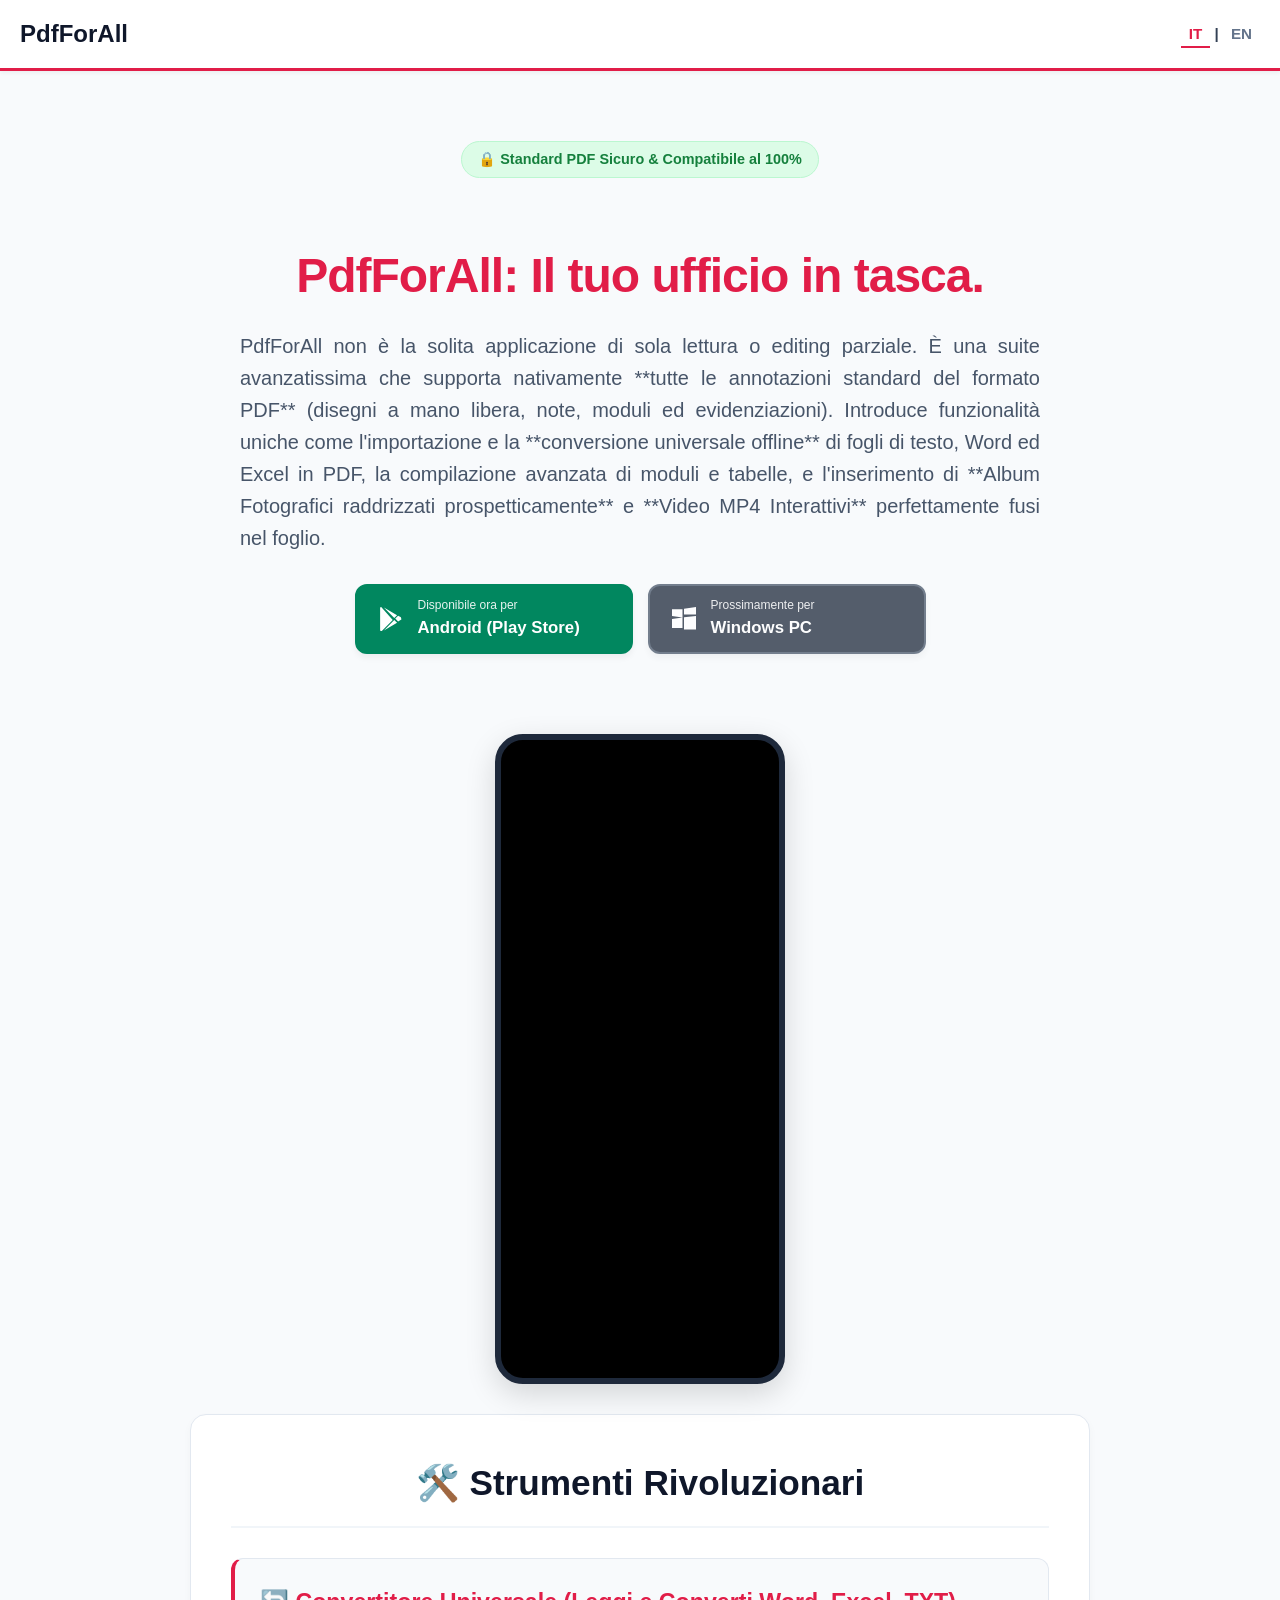
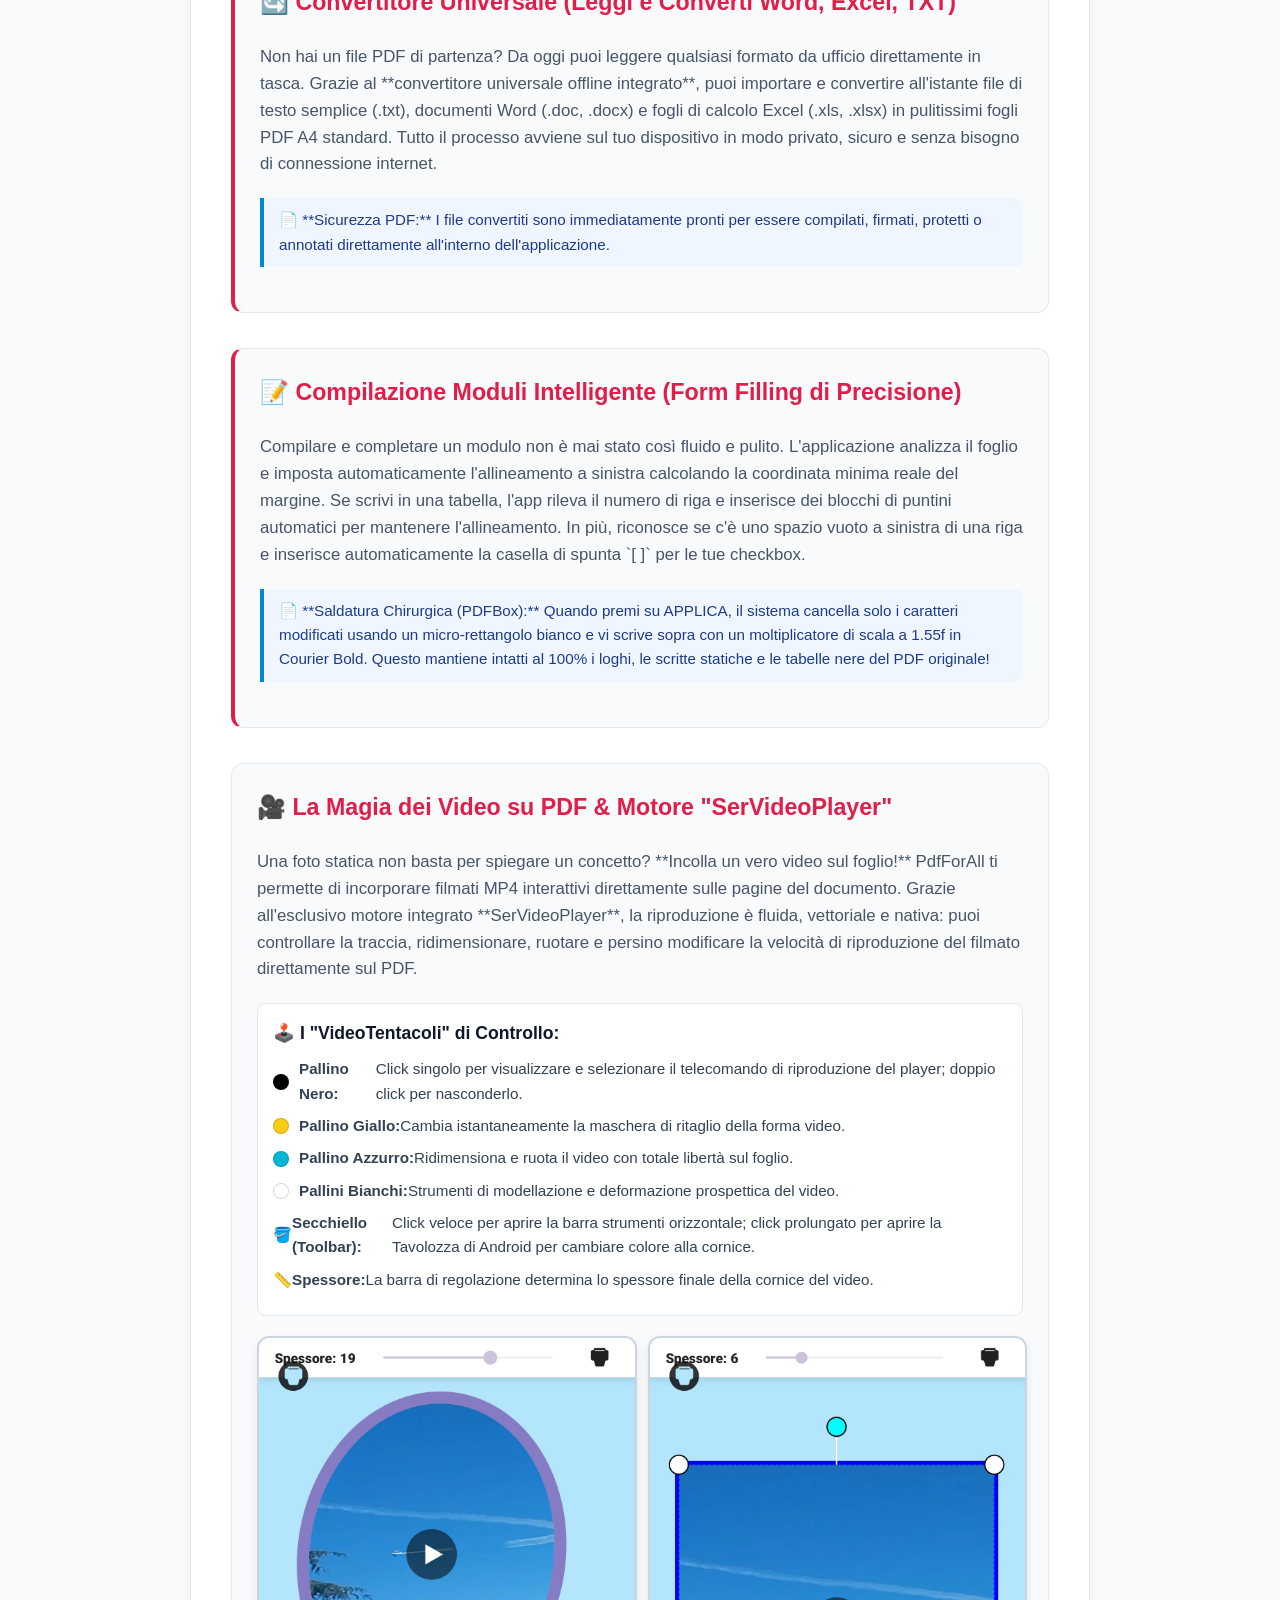
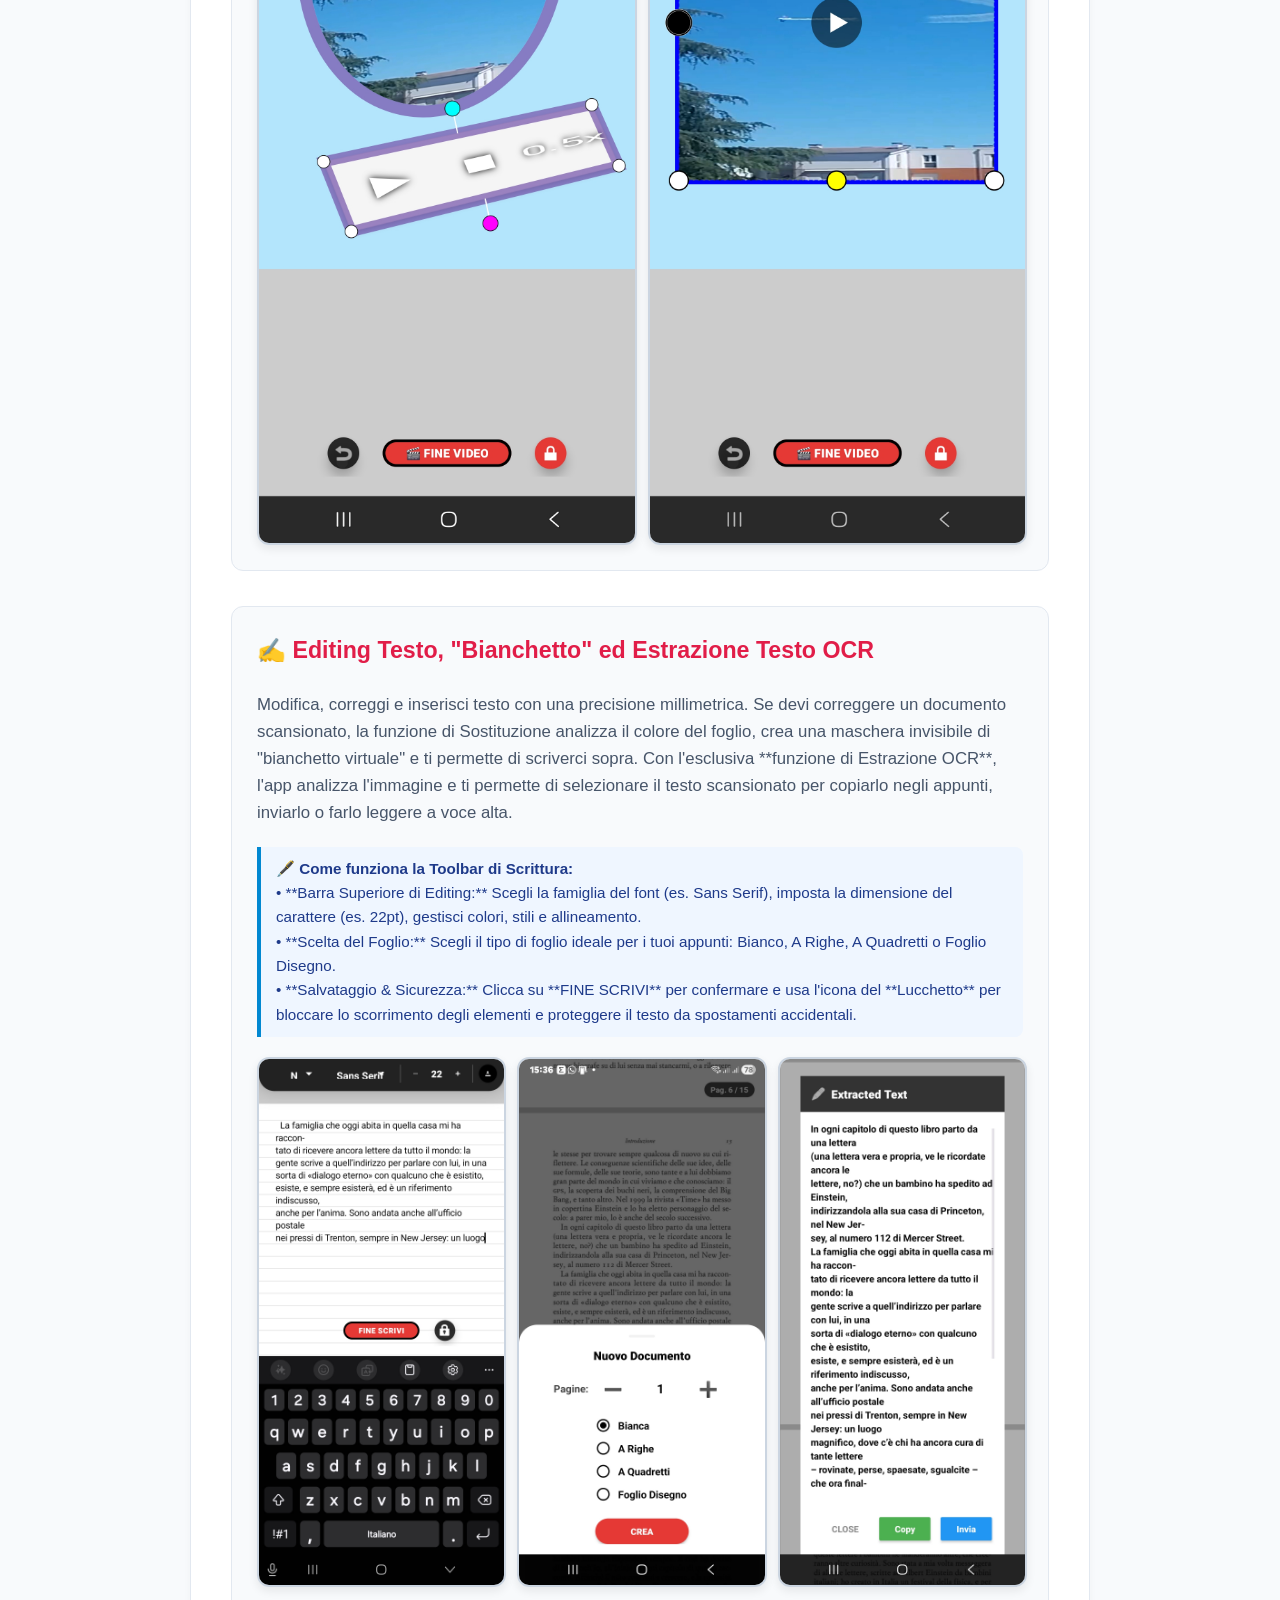
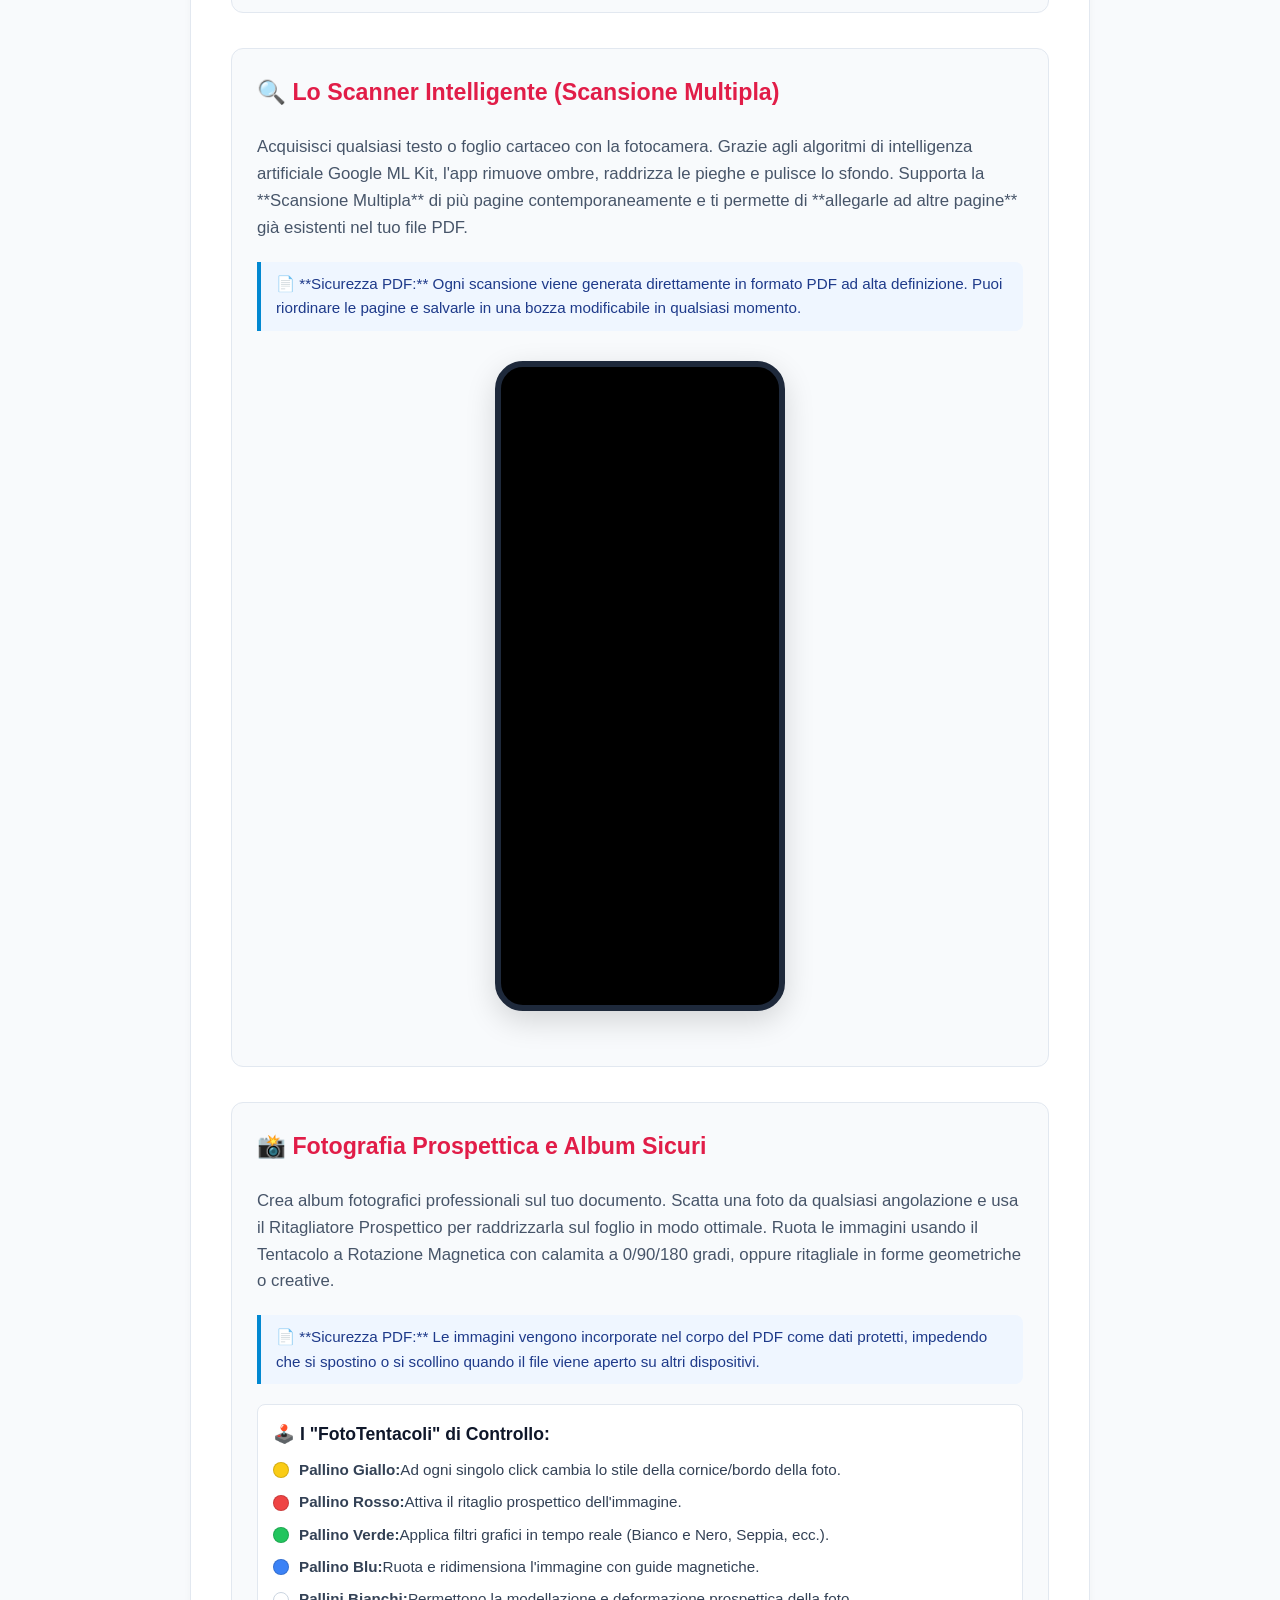
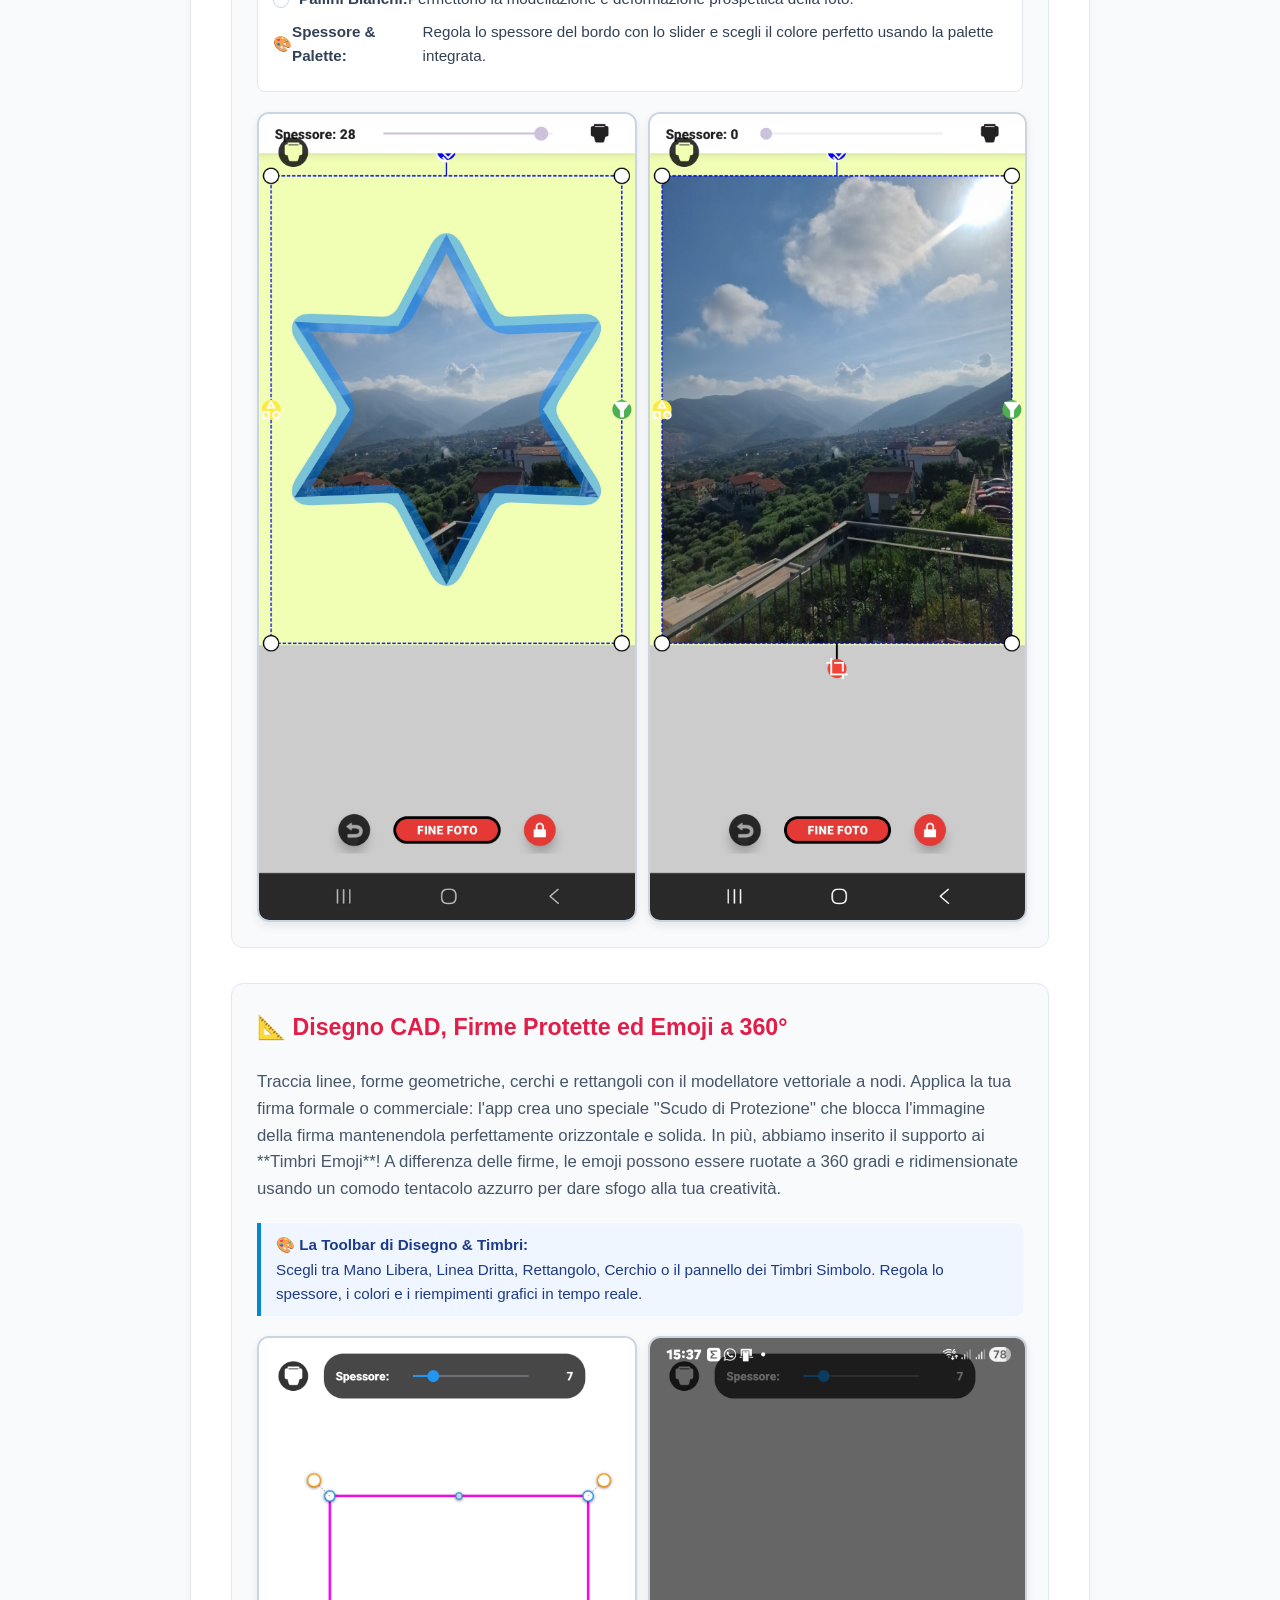
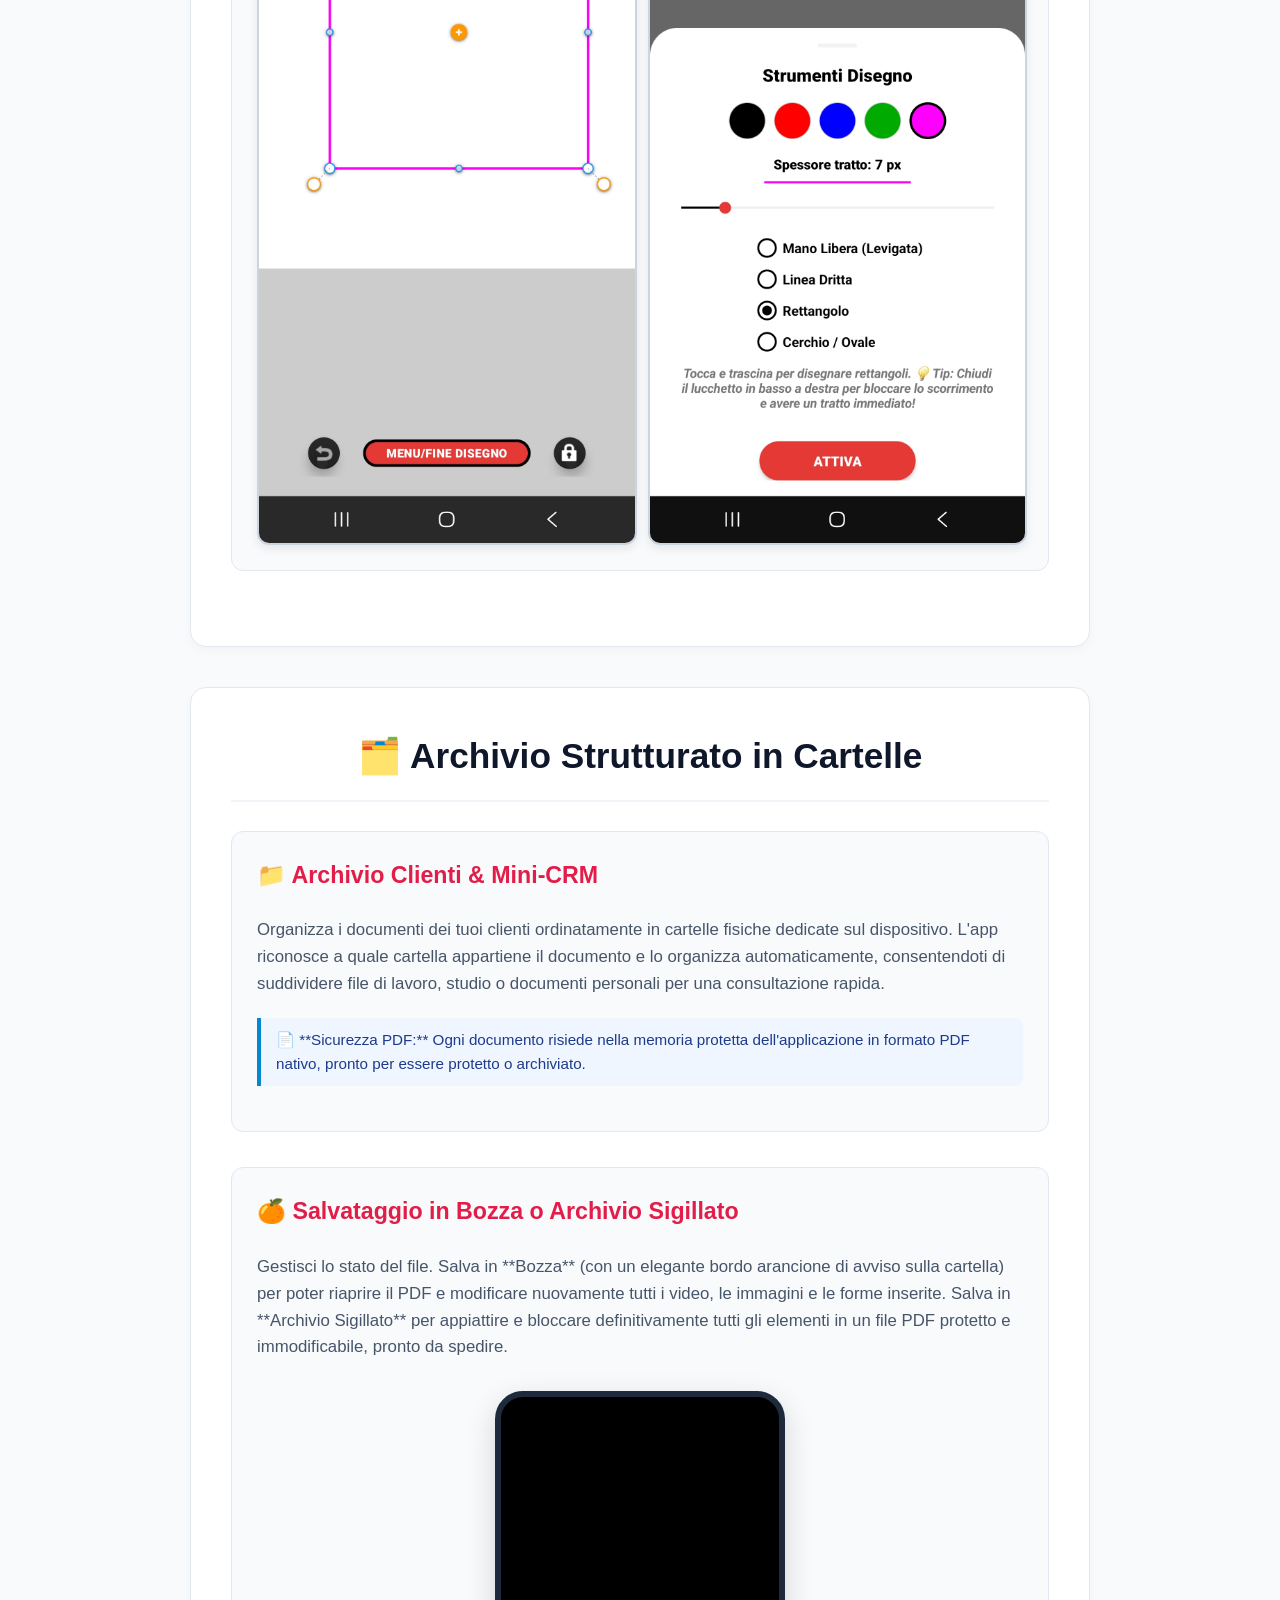
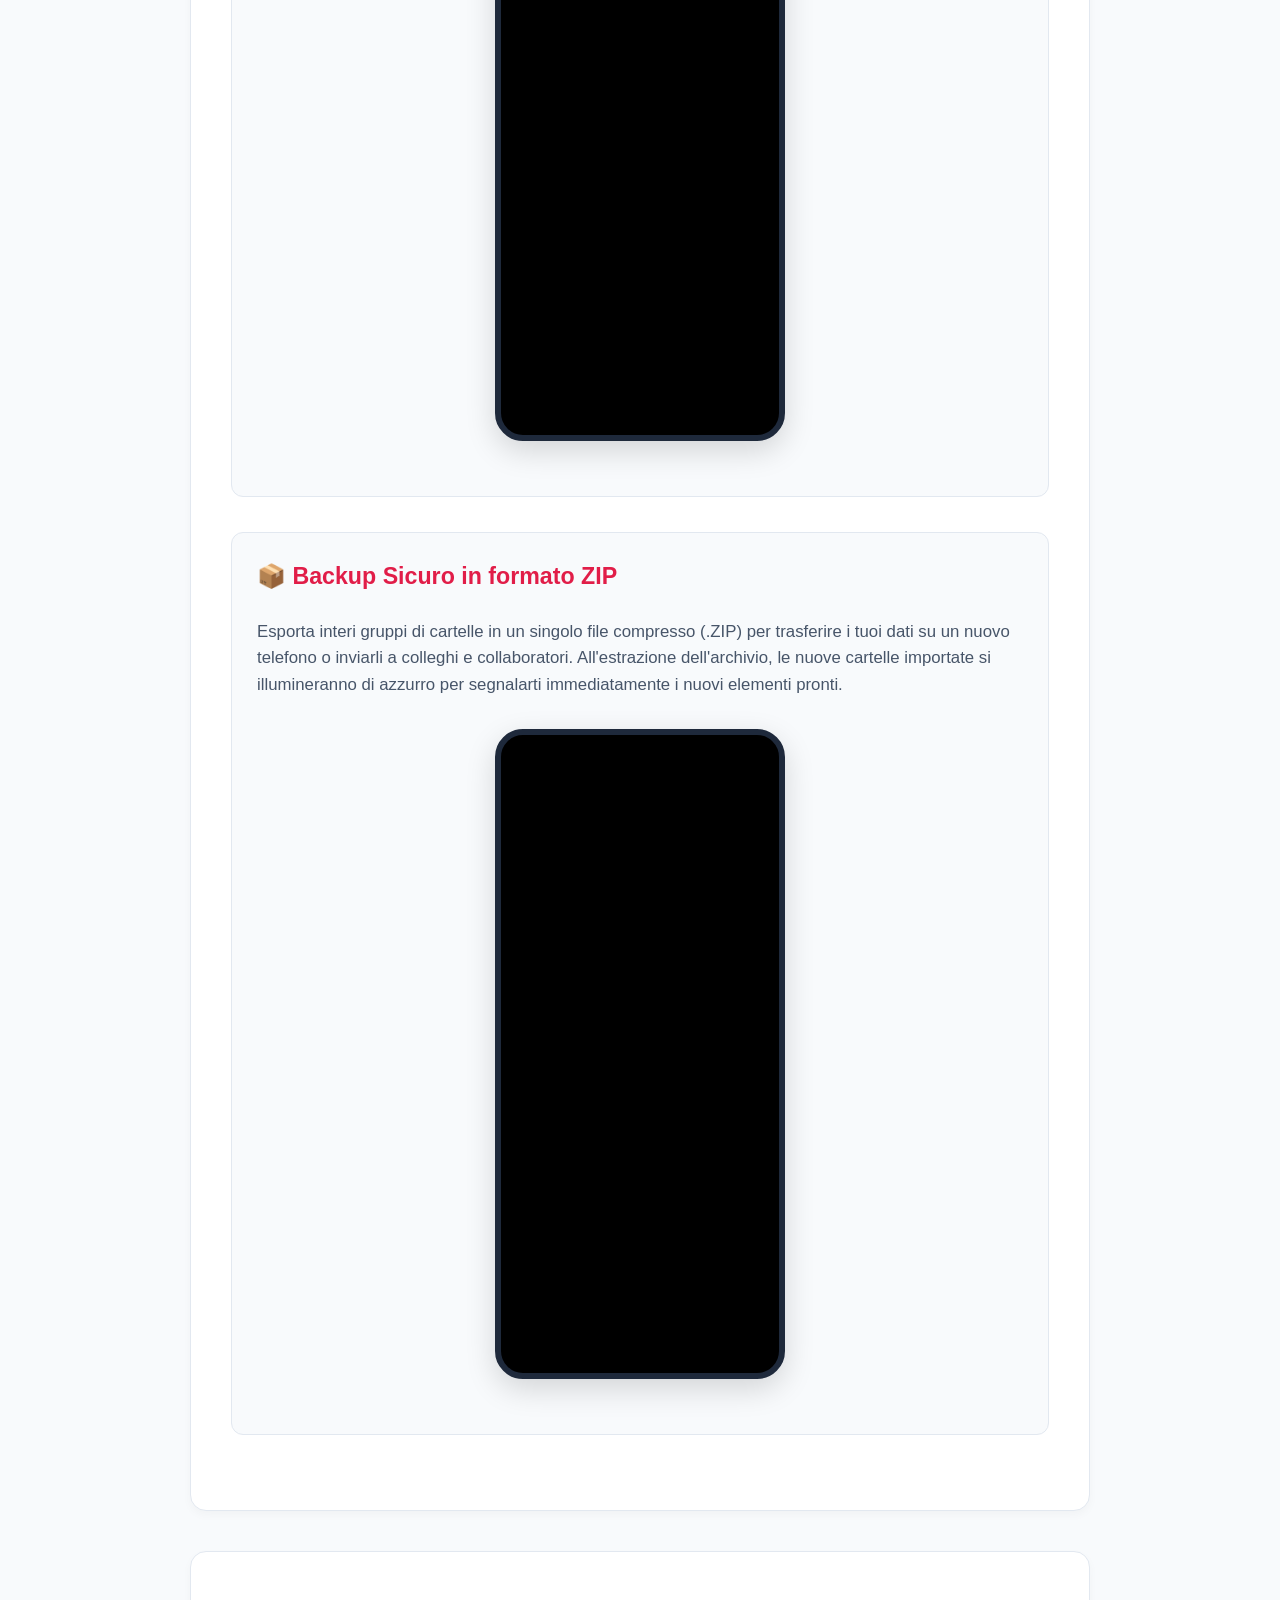
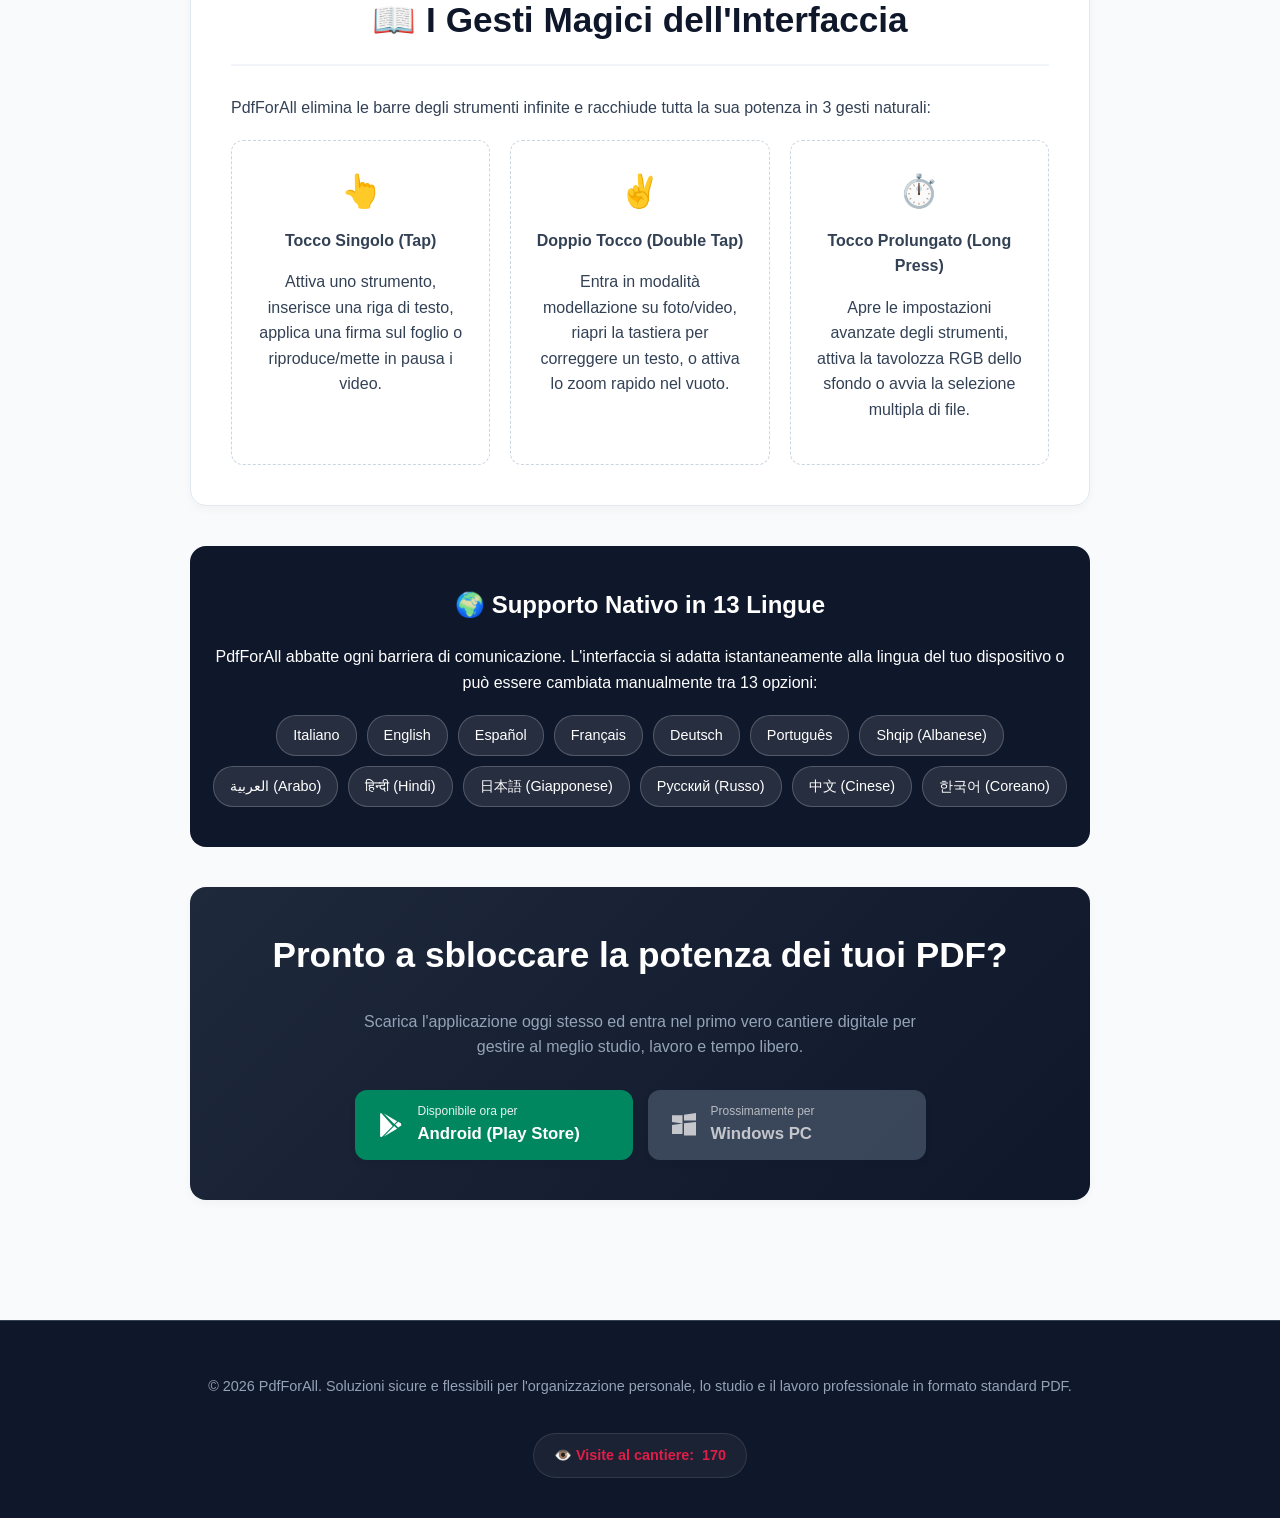
==== index.html @ fee8ef0e "Refactor HTML comments and styles for clarity" ====
<!DOCTYPE html>
<html lang="it">
<head>
    <meta charset="UTF-8">
    <meta name="viewport" content="width=device-width, initial-scale=1.0">
    <title>PdfForAll - Il tuo ufficio in tasca</title>
    <style>
        /* 🎨 1. VARIABILI DI COLORE DEL BRAND */
        :root {
            --primary-color: #e11d48; /* Rosso brand */
            --google-play-green: #01875f; /* Il classico verde ufficiale Google Play */
            --blue-accent: #0288d1;   /* Azzurro dettagli */
            --dark-color: #0f172a;
            --bg-color: #f8fafc;
            --text-color: #334155;
        }

        /* 🎨 2. STILI GENERALI DEL CORPO PAGINA */
        body {
            font-family: -apple-system, BlinkMacSystemFont, "Segoe UI", Roboto, Helvetica, Arial, sans-serif;
            margin: 0;
            padding: 0;
            background-color: var(--bg-color);
            color: var(--text-color);
            line-height: 1.6;
        }

        /* 🎨 3. STILE DELL'INTESTAZIONE (HEADER) */
        header {
            background-color: #fff;
            padding: 15px 20px;
            box-shadow: 0 2px 4px rgba(0,0,0,0.05);
            border-bottom: 3px solid var(--primary-color);
            display: flex;
            justify-content: space-between;
            align-items: center;
        }

        .logo-title {
            margin: 0;
            font-size: 1.5em;
            color: var(--dark-color);
            font-weight: 800;
        }

        .lang-switcher {
            font-size: 0.95em;
            font-weight: 600;
        }

        .lang-switcher a {
            text-decoration: none;
            color: #64748b;
            padding: 4px 8px;
            transition: color 0.2s ease;
        }

        .lang-switcher a.active {
            color: var(--primary-color);
            border-bottom: 2px solid var(--primary-color);
        }

        .lang-switcher a:hover:not(.active) {
            color: var(--dark-color);
        }

        .container {
            max-width: 900px;
            margin: 0 auto;
            padding: 20px;
        }

        /* 🎨 4. SEZIONE DI PRESENTAZIONE INIZIALE (HERO) */
        .hero {
            text-align: center;
            padding: 50px 20px 20px 20px;
        }

        .hero h1 {
            color: var(--primary-color); 
            font-size: 3em;
            margin-bottom: 15px;
            font-weight: 900;
            letter-spacing: -1px;
        }

        .hero .subtitle {
            font-size: 1.25em;
            color: #475569;
            max-width: 800px;
            margin: 0 auto 20px auto;
            font-weight: 500;
            text-align: justify;
        }

        .badge-secure {
            display: inline-block;
            background-color: #dcfce7;
            color: #15803d;
            padding: 6px 16px;
            border-radius: 20px;
            font-weight: 700;
            font-size: 0.9em;
            margin-bottom: 20px;
            border: 1px solid #bbf7d0;
        }

        /* 🎨 5. PULSANTI DOWNLOAD CON BADGE SVG */
        .download-container {
            display: flex;
            justify-content: center;
            gap: 15px;
            flex-wrap: wrap;
            margin: 30px 0;
        }

        .download-btn {
            display: inline-flex;
            align-items: center;
            gap: 15px;
            background-color: var(--dark-color);
            color: #fff;
            text-decoration: none;
            padding: 10px 22px;
            border-radius: 12px;
            font-weight: 700;
            transition: transform 0.2s ease, background-color 0.2s ease;
            border: 2px solid rgba(255, 255, 255, 0.1);
            text-align: left;
            min-width: 230px;
            box-shadow: 0 4px 6px rgba(0,0,0,0.05);
        }

        .download-btn:hover:not(.disabled) {
            transform: translateY(-2px);
            box-shadow: 0 6px 12px rgba(0,0,0,0.1);
        }

        .download-btn.android {
            background-color: var(--google-play-green); 
            border-color: var(--google-play-green);
        }

        .download-btn.android:hover {
            background-color: #016f4e; 
        }

        .download-btn.windows {
            background-color: #1e293b;
            border-color: #475569;
            opacity: 0.75;
            cursor: not-allowed;
        }

        .download-btn svg {
            flex-shrink: 0;
        }

        .download-btn .btn-subtitle {
            font-size: 0.75em;
            font-weight: 400;
            display: block;
            color: rgba(255, 255, 255, 0.9);
        }

        .download-btn .btn-title {
            font-size: 1.05em;
            display: block;
        }

        /* 🎨 6. SMARTPHONE VIRTUALE IN 3D CSS */
        .smartphone-mockup {
            max-width: 290px;
            margin: 30px auto;
        }

        .smartphone-screen {
            position: relative;
            padding-bottom: 220%; 
            height: 0;
            overflow: hidden;
            border-radius: 28px;
            box-shadow: 0 10px 30px rgba(0,0,0,0.15);
            border: 6px solid #1e293b;
            background-color: #000;
        }

        .smartphone-screen iframe {
            position: absolute;
            top: 0;
            left: 0;
            width: 100%;
            height: 100%;
            border: 0;
        }

        /* 🎨 7. SCHEDE DELLE FUNZIONALITÀ (FEATURES) */
        .feature-section {
            background: #fff;
            padding: 40px;
            border-radius: 16px;
            margin-bottom: 40px;
            box-shadow: 0 4px 10px rgba(0,0,0,0.03);
            border: 1px solid #e2e8f0;
        }

        .feature-section h2 {
            color: var(--dark-color);
            font-size: 2.2em;
            margin-top: 0;
            border-bottom: 2px solid #f1f5f9;
            padding-bottom: 15px;
            text-align: center;
            font-weight: 800;
        }

        .feature-block {
            background: #f8fafc;
            padding: 25px;
            border-radius: 12px;
            margin-bottom: 35px;
            border: 1px solid #e2e8f0;
        }

        .feature-block h3 {
            margin-top: 0;
            color: var(--primary-color);
            font-size: 1.45em;
            display: flex;
            align-items: center;
            gap: 10px;
        }

        .feature-block p {
            font-size: 1.05em;
            color: #475569;
            margin-bottom: 20px;
        }

        .pdf-guarantee {
            background-color: #eff6ff;
            border-left: 4px solid var(--blue-accent);
            padding: 10px 15px;
            font-size: 0.95em;
            color: #1e3a8a;
            border-radius: 0 8px 8px 0;
            margin-bottom: 20px;
            font-weight: 500;
        }

        /* 🎨 8. LEGENDA DEI TENTACOLO-CONTROLLI */
        .tentacles-legend {
            background: #fff;
            padding: 15px;
            border-radius: 8px;
            border: 1px solid #e2e8f0;
            margin: 20px 0;
        }

        .tentacles-legend h4 {
            margin: 0 0 10px 0;
            color: var(--dark-color);
            font-size: 1.1em;
        }

        .tentacles-legend ul {
            list-style: none;
            padding: 0;
            margin: 0;
        }

        .tentacles-legend li {
            font-size: 0.95em;
            margin-bottom: 8px;
            display: flex;
            align-items: center;
        }

        .dot {
            display: inline-block;
            width: 14px;
            height: 14px;
            border-radius: 50%;
            margin-right: 10px;
            flex-shrink: 0;
            border: 1px solid rgba(0,0,0,0.15);
        }
        .dot.yellow { background-color: #facc15; }
        .dot.red { background-color: #ef4444; }
        .dot.green { background-color: #22c55e; }
        .dot.blue { background-color: #3b82f6; }
        .dot.cyan { background-color: #06b6d4; }
        .dot.black { background-color: #000000; }
        .dot.white { background-color: #ffffff; border: 1px solid #cbd5e1; }

        .screenshot-grid {
            display: grid;
            grid-template-columns: repeat(auto-fit, minmax(200px, 1fr));
            gap: 15px;
            margin-top: 20px;
        }

        .screenshot-grid img {
            width: 100%;
            border-radius: 12px;
            box-shadow: 0 4px 10px rgba(0,0,0,0.08);
            border: 2px solid #cbd5e1;
            transition: transform 0.2s ease;
        }

        .screenshot-grid img:hover {
            transform: scale(1.02);
        }

        /* 🎨 9. GRIGLIA DEI GESTI MAGICI */
        .gestures-list {
            display: grid;
            grid-template-columns: repeat(auto-fit, minmax(240px, 1fr));
            gap: 20px;
            margin-top: 20px;
        }

        .gesture-item {
            background: #fff;
            padding: 25px;
            border-radius: 12px;
            border: 1px dashed #cbd5e1;
            text-align: center;
        }

        .gesture-icon {
            font-size: 2em;
            margin-bottom: 10px;
            display: block;
        }

        /* 🎨 10. SCATOLA DEI LINGUAGGI */
        .languages-box {
            text-align: center;
            background: var(--dark-color);
            color: #fff;
            padding: 40px 20px;
            border-radius: 16px;
            margin-top: 40px;
        }

        .languages-box h2 {
            color: #fff;
            margin-top: 0;
        }

        .languages-list {
            display: flex;
            flex-wrap: wrap;
            justify-content: center;
            gap: 10px;
            margin-top: 20px;
        }

        .lang-tag {
            background: rgba(255, 255, 255, 0.1);
            padding: 8px 16px;
            border-radius: 20px;
            font-size: 0.9em;
            border: 1px solid rgba(255, 255, 255, 0.2);
        }

        /* 🎨 11. CONTATORE VISITE SICURO ED ELEGANTE */
        .counter-wrapper {
            margin-top: 20px;
            font-size: 1em;
            font-weight: 700;
            color: var(--primary-color);
            display: flex;
            justify-content: center;
            align-items: center;
            gap: 8px;
            background-color: rgba(255,255,255,0.05);
            padding: 10px 20px;
            border-radius: 30px;
            display: inline-flex;
            border: 1px solid rgba(255,255,255,0.1);
        }

        footer {
            background-color: var(--dark-color);
            color: #94a3b8;
            text-align: center;
            padding: 40px 20px;
            margin-top: 60px;
            font-size: 0.9em;
            border-top: 1px solid #334155;
        }
    </style>
</head>
<body>

    <!-- 📌 HEADER DELLA PAGINA CON SELETTORE LINGUA -->
    <header>
        <span class="logo-title">PdfForAll</span>
        <div class="lang-switcher">
            <a href="index.html" class="active">IT</a> | 
            <a href="index_en.html">EN</a>
        </div>
    </header>

    <div class="container">
        
        <!-- 📌 SEZIONE 1: INTRODUZIONE ED INVITO AL DOWNLOAD (HERO) -->
        <section class="hero">
            <span class="badge-secure">🔒 Standard PDF Sicuro & Compatibile al 100%</span>
            <h1>PdfForAll: Il tuo ufficio in tasca.</h1>
            <p class="subtitle">
                PdfForAll non è la solita applicazione di sola lettura o editing parziale. È una suite avanzatissima che supporta nativamente **tutte le annotazioni standard del formato PDF** (disegni a mano libera, note, moduli ed evidenziazioni). Introduce funzionalità uniche come l'importazione e la **conversione universale offline** di fogli di testo, Word ed Excel in PDF, la compilazione avanzata di moduli e tabelle, e l'inserimento di **Album Fotografici raddrizzati prospetticamente** e **Video MP4 Interattivi** perfettamente fusi nel foglio.
            </p>

            <div class="download-container">
                <!-- BADGE GOOGLE PLAY STORE -->
                <a href="https://play.google.com/store/apps/details?id=com.sergio73.pdfforall" target="_blank" class="download-btn android">
                    <svg xmlns="http://www.w3.org/2000/svg" viewBox="0 0 512 512" width="24" height="24">
                        <path d="M325.3 234.3L104.6 13l280.8 161.2-60.1 60.1zM47 0C34 0 24 10 24 23v466c0 13 10 23 23 23 7 0 13-3 18-7l228-228L47 0zm421 218l-60-34-62 62 62 62 60-34c14-8 14-23 0-32zM385.4 337.8L104.6 499l220.7-220.7 60.1 59.5z" fill="#fff"/>
                    </svg>
                    <div>
                        <span class="btn-subtitle">Disponibile ora per</span>
                        <span class="btn-title">Android (Play Store)</span>
                    </div>
                </a>
                
                <!-- BADGE WINDOWS STORE (PROSSIMAMENTE) -->
                <div class="download-btn windows disabled">
                    <svg xmlns="http://www.w3.org/2000/svg" viewBox="0 0 512 512" width="24" height="24">
                        <path d="M0 256l224-31v224H0V256zm256-35.4L512 192v288H256V220.6zM0 48h224v177L0 194V48zm256-11.8L512 0v160H256V36.2z" fill="#fff"/>
                    </svg>
                    <div>
                        <span class="btn-subtitle">Prossimamente per</span>
                        <span class="btn-title">Windows PC</span>
                    </div>
                </div>
            </div>
        </section>

        <!-- Smartphone Virtuale con Video di Presentazione di YouTube -->
        <div class="smartphone-mockup">
            <div class="smartphone-screen">
                <iframe 
                    src="https://www.youtube.com/embed/fb3d8sxlC_g" 
                    title="PdfForAll Presentazione" 
                    allowfullscreen>
                </iframe>
            </div>
        </div>

        <!-- 📌 SEZIONE 2: LE CARATTERISTICHE CHIAVE E STRUMENTI -->
        <section class="feature-section">
            <h2>🛠️ Strumenti Rivoluzionari</h2>

            <!-- CONVERTITORE UNIVERSALE -->
            <div class="feature-block" style="border-left: 4px solid var(--primary-color);">
                <h3>🔄 Convertitore Universale (Leggi e Converti Word, Excel, TXT)</h3>
                <p>Non hai un file PDF di partenza? Da oggi puoi leggere qualsiasi formato da ufficio direttamente in tasca. Grazie al **convertitore universale offline integrato**, puoi importare e convertire all'istante file di testo semplice (.txt), documenti Word (.doc, .docx) e fogli di calcolo Excel (.xls, .xlsx) in pulitissimi fogli PDF A4 standard. Tutto il processo avviene sul tuo dispositivo in modo privato, sicuro e senza bisogno di connessione internet.</p>
                <div class="pdf-guarantee">📄 **Sicurezza PDF:** I file convertiti sono immediatamente pronti per essere compilati, firmati, protetti o annotati direttamente all'interno dell'applicazione.</div>
            </div>

            <!-- COMPILAZIONE MODULI ED EDITING MANUALE -->
            <div class="feature-block" style="border-left: 4px solid var(--primary-color);">
                <h3>📝 Compilazione Moduli Intelligente (Form Filling di Precisione)</h3>
                <p>Compilare e completare un modulo non è mai stato così fluido e pulito. L'applicazione analizza il foglio e imposta automaticamente l'allineamento a sinistra calcolando la coordinata minima reale del margine. Se scrivi in una tabella, l'app rileva il numero di riga e inserisce dei blocchi di puntini automatici per mantenere l'allineamento. In più, riconosce se c'è uno spazio vuoto a sinistra di una riga e inserisce automaticamente la casella di spunta `[ ]` per le tue checkbox.</p>
                <div class="pdf-guarantee">📄 **Saldatura Chirurgica (PDFBox):** Quando premi su APPLICA, il sistema cancella solo i caratteri modificati usando un micro-rettangolo bianco e vi scrive sopra con un moltiplicatore di scala a 1.55f in Courier Bold. Questo mantiene intatti al 100% i loghi, le scritte statiche e le tabelle nere del PDF originale!</div>
            </div>
            
            <!-- VIDEO SU PDF ED ESCLUSIVO MOTORE SERVIDEOPLAYER -->
            <div class="feature-block">
                <h3>🎥 La Magia dei Video su PDF & Motore "SerVideoPlayer"</h3>
                <p>Una foto statica non basta per spiegare un concetto? **Incolla un vero video sul foglio!** PdfForAll ti permette di incorporare filmati MP4 interattivi direttamente sulle pagine del documento. Grazie all'esclusivo motore integrato **SerVideoPlayer**, la riproduzione è fluida, vettoriale e nativa: puoi controllare la traccia, ridimensionare, ruotare e persino modificare la velocità di riproduzione del filmato direttamente sul PDF.</p>
                
                <div class="tentacles-legend">
                    <h4>🕹️ I "VideoTentacoli" di Controllo:</h4>
                    <ul>
                        <li><span class="dot black"></span> <strong>Pallino Nero:</strong> Click singolo per visualizzare e selezionare il telecomando di riproduzione del player; doppio click per nasconderlo.</li>
                        <li><span class="dot yellow"></span> <strong>Pallino Giallo:</strong> Cambia istantaneamente la maschera di ritaglio della forma video.</li>
                        <li><span class="dot cyan"></span> <strong>Pallino Azzurro:</strong> Ridimensiona e ruota il video con totale libertà sul foglio.</li>
                        <li><span class="dot white"></span> <strong>Pallini Bianchi:</strong> Strumenti di modellazione e deformazione prospettica del video.</li>
                        <li>🪣 <strong>Secchiello (Toolbar):</strong> Click veloce per aprire la barra strumenti orizzontale; click prolungato per aprire la Tavolozza di Android per cambiare colore alla cornice.</li>
                        <li>📏 <strong>Spessore:</strong> La barra di regolazione determina lo spessore finale della cornice del video.</li>
                    </ul>
                </div>

                <div class="screenshot-grid">
                    <img src="video_ovale.png" onerror="this.src='https://via.placeholder.com/300x600?text=Video+Ovale+Inclinato'" alt="Screenshot Video Ovale">
                    <img src="video_rettangolo.png" onerror="this.src='https://via.placeholder.com/300x600?text=Video+Rettangolare'" alt="Screenshot Video Rettangolare">
                </div>
            </div>

            <!-- BIANCHETTO DIGITALE, SCRITTURA ED ESTRAZIONE OCR -->
            <div class="feature-block">
                <h3>✍️ Editing Testo, "Bianchetto" ed Estrazione Testo OCR</h3>
                <p>Modifica, correggi e inserisci testo con una precisione millimetrica. Se devi correggere un documento scansionato, la funzione di Sostituzione analizza il colore del foglio, crea una maschera invisibile di "bianchetto virtuale" e ti permette di scriverci sopra. Con l'esclusiva **funzione di Estrazione OCR**, l'app analizza l'immagine e ti permette di selezionare il testo scansionato per copiarlo negli appunti, inviarlo o farlo leggere a voce alta.</p>
                
                <div class="pdf-guarantee">
                    <strong>🖋️ Come funziona la Toolbar di Scrittura:</strong><br>
                    • **Barra Superiore di Editing:** Scegli la famiglia del font (es. Sans Serif), imposta la dimensione del carattere (es. 22pt), gestisci colori, stili e allineamento.<br>
                    • **Scelta del Foglio:** Scegli il tipo di foglio ideale per i tuoi appunti: Bianco, A Righe, A Quadretti o Foglio Disegno.<br>
                    • **Salvataggio & Sicurezza:** Clicca su **FINE SCRIVI** per confermare e usa l'icona del **Lucchetto** per bloccare lo scorrimento degli elementi e proteggere il testo da spostamenti accidentali.
                </div>

                <div class="screenshot-grid" style="grid-template-columns: repeat(auto-fit, minmax(180px, 1fr));">
                    <img src="scrittura_testo.png" onerror="this.src='https://via.placeholder.com/300x600?text=Toolbar+Scrittura+Righe'" alt="Screenshot Scrittura Testo">
                    <img src="nuovo_documento.png" onerror="this.src='https://via.placeholder.com/300x600?text=Wizard+Nuovo+Documento'" alt="Screenshot Nuovo Documento">
                    <img src="ocr_estrai_testo.png" onerror="this.src='https://via.placeholder.com/300x600?text=Estrai+Testo+OCR'" alt="Screenshot Estrai Testo OCR">
                </div>
            </div>

            <!-- SCANNER MULTIPAGINA AVANZATO -->
            <div class="feature-block">
                <h3>🔍 Lo Scanner Intelligente (Scansione Multipla)</h3>
                <p>Acquisisci qualsiasi testo o foglio cartaceo con la fotocamera. Grazie agli algoritmi di intelligenza artificiale Google ML Kit, l'app rimuove ombre, raddrizza le pieghe e pulisce lo sfondo. Supporta la **Scansione Multipla** di più pagine contemporaneamente e ti permette di **allegarle ad altre pagine** già esistenti nel tuo file PDF.</p>
                <div class="pdf-guarantee">📄 **Sicurezza PDF:** Ogni scansione viene generata direttamente in formato PDF ad alta definizione. Puoi riordinare le pagine e salvarle in una bozza modificabile in qualsiasi momento.</div>
                
                <!-- Video di Demo dello Scanner -->
                <div class="smartphone-mockup">
                    <div class="smartphone-screen">
                        <iframe 
                            src="https://www.youtube.com/embed/vBtMCwPNx1c" 
                            title="PdfForAll Scanner Demo" 
                            allowfullscreen>
                        </iframe>
                    </div>
                </div>
            </div>

            <!-- FOTOGRAFIA PROSPETTICA ED ALBUM FOTOGRAFICI -->
            <div class="feature-block">
                <h3>📸 Fotografia Prospettica e Album Sicuri</h3>
                <p>Crea album fotografici professionali sul tuo documento. Scatta una foto da qualsiasi angolazione e usa il Ritagliatore Prospettico per raddrizzarla sul foglio in modo ottimale. Ruota le immagini usando il Tentacolo a Rotazione Magnetica con calamita a 0/90/180 gradi, oppure ritagliale in forme geometriche o creative.</p>
                <div class="pdf-guarantee">📄 **Sicurezza PDF:** Le immagini vengono incorporate nel corpo del PDF come dati protetti, impedendo che si spostino o si scollino quando il file viene aperto su altri dispositivi.</div>
                
                <div class="tentacles-legend">
                    <h4>🕹️ I "FotoTentacoli" di Controllo:</h4>
                    <ul>
                        <li><span class="dot yellow"></span> <strong>Pallino Giallo:</strong> Ad ogni singolo click cambia lo stile della cornice/bordo della foto.</li>
                        <li><span class="dot red"></span> <strong>Pallino Rosso:</strong> Attiva il ritaglio prospettico dell'immagine.</li>
                        <li><span class="dot green"></span> <strong>Pallino Verde:</strong> Applica filtri grafici in tempo reale (Bianco e Nero, Seppia, ecc.).</li>
                        <li><span class="dot blue"></span> <strong>Pallino Blu:</strong> Ruota e ridimensiona l'immagine con guide magnetiche.</li>
                        <li><span class="dot white"></span> <strong>Pallini Bianchi:</strong> Permettono la modellazione e deformazione prospettica della foto.</li>
                        <li>🎨 <strong>Spessore & Palette:</strong> Regola lo spessore del bordo con lo slider e scegli il colore perfetto usando la palette integrata.</li>
                    </ul>
                </div>

                <div class="screenshot-grid">
                    <img src="foto_stella.png" onerror="this.src='https://via.placeholder.com/300x600?text=Esempio+Foto+a+Stella'" alt="Screenshot Foto Stella">
                    <img src="foto_paesaggio.png" onerror="this.src='https://via.placeholder.com/300x600?text=Esempio+Foto+Paesaggio'" alt="Screenshot Foto Paesaggio">
                </div>
            </div>

            <!-- DISEGNO CAD VETTORIALE, FIRME E TIMBRI EMOJI -->
            <div class="feature-block">
                <h3>📐 Disegno CAD, Firme Protette ed Emoji a 360°</h3>
                <p>Traccia linee, forme geometriche, cerchi e rettangoli con il modellatore vettoriale a nodi. Applica la tua firma formale o commerciale: l'app crea uno speciale "Scudo di Protezione" che blocca l'immagine della firma mantenendola perfettamente orizzontale e solida. In più, abbiamo inserito il supporto ai **Timbri Emoji**! A differenza delle firme, le emoji possono essere ruotate a 360 gradi e ridimensionate usando un comodo tentacolo azzurro per dare sfogo alla tua creatività.</p>
                
                <div class="pdf-guarantee">
                    <strong>🎨 La Toolbar di Disegno & Timbri:</strong><br>
                    Scegli tra Mano Libera, Linea Dritta, Rettangolo, Cerchio o il pannello dei Timbri Simbolo. Regola lo spessore, i colori e i riempimenti grafici in tempo reale.
                </div>

                <div class="screenshot-grid">
                    <img src="disegno_vettoriale.png" onerror="this.src='https://via.placeholder.com/300x600?text=Disegno+Vettoriale+CAD'" alt="Screenshot Disegno Vettoriale">
                    <img src="strumenti_disegno.png" onerror="this.src='https://via.placeholder.com/300x600?text=Menu+Strumenti+Disegno'" alt="Screenshot Strumenti Disegno">
                </div>
            </div>

        </section>

        <!-- 📌 SEZIONE 3: ORGANIZZAZIONE, CARTELLE E BACKUP -->
        <section class="feature-section">
            <h2>🗂️ Archivio Strutturato in Cartelle</h2>
            
            <div class="feature-block">
                <h3>📁 Archivio Clienti & Mini-CRM</h3>
                <p>Organizza i documenti dei tuoi clienti ordinatamente in cartelle fisiche dedicate sul dispositivo. L'app riconosce a quale cartella appartiene il documento e lo organizza automaticamente, consentendoti di suddividere file di lavoro, studio o documenti personali per una consultazione rapida.</p>
                <div class="pdf-guarantee">📄 **Sicurezza PDF:** Ogni documento risiede nella memoria protetta dell'applicazione in formato PDF nativo, pronto per essere protetto o archiviato.</div>
            </div>

            <div class="feature-block">
                <h3>🍊 Salvataggio in Bozza o Archivio Sigillato</h3>
                <p>Gestisci lo stato del file. Salva in **Bozza** (con un elegante bordo arancione di avviso sulla cartella) per poter riaprire il PDF e modificare nuovamente tutti i video, le immagini e le forme inserite. Salva in **Archivio Sigillato** per appiattire e bloccare definitivamente tutti gli elementi in un file PDF protetto e immodificabile, pronto da spedire.</p>
                
                <!-- Video di Demo dell'Archivio -->
                <div class="smartphone-mockup">
                    <div class="smartphone-screen">
                        <iframe 
                            src="https://www.youtube.com/embed/FRAInieVwxk" 
                            title="PdfForAll Archivio Demo" 
                            allowfullscreen>
                        </iframe>
                    </div>
                </div>
            </div>

            <div class="feature-block">
                <h3>📦 Backup Sicuro in formato ZIP</h3>
                <p>Esporta interi gruppi di cartelle in un singolo file compresso (.ZIP) per trasferire i tuoi dati su un nuovo telefono o inviarli a colleghi e collaboratori. All'estrazione dell'archivio, le nuove cartelle importate si illumineranno di azzurro per segnalarti immediatamente i nuovi elementi pronti.</p>
                
                <!-- Video di Demo del Backup -->
                <div class="smartphone-mockup">
                    <div class="smartphone-screen">
                        <iframe 
                            src="https://www.youtube.com/embed/yRAaTlD4cQk" 
                            title="PdfForAll Backup Demo" 
                            allowfullscreen>
                        </iframe>
                    </div>
                </div>
            </div>
        </section>

        <!-- 📌 SEZIONE 4: GUIDA RAPIDA ALL'USO (GESTURES) -->
        <section class="feature-section">
            <h2>📖 I Gesti Magici dell'Interfaccia</h2>
            <p>PdfForAll elimina le barre degli strumenti infinite e racchiude tutta la sua potenza in 3 gesti naturali:</p>
            
            <div class="gestures-list">
                <div class="gesture-item">
                    <span class="gesture-icon">👆</span>
                    <strong>Tocco Singolo (Tap)</strong>
                    <p>Attiva uno strumento, inserisce una riga di testo, applica una firma sul foglio o riproduce/mette in pausa i video.</p>
                </div>
                <div class="gesture-item">
                    <span class="gesture-icon">✌️</span>
                    <strong>Doppio Tocco (Double Tap)</strong>
                    <p>Entra in modalità modellazione su foto/video, riapri la tastiera per correggere un testo, o attiva lo zoom rapido nel vuoto.</p>
                </div>
                <div class="gesture-item">
                    <span class="gesture-icon">⏱️</span>
                    <strong>Tocco Prolungato (Long Press)</strong>
                    <p>Apre le impostazioni avanzate degli strumenti, attiva la tavolozza RGB dello sfondo o avvia la selezione multipla di file.</p>
                </div>
            </div>
        </section>

        <!-- 📌 SEZIONE 5: MULTILINGUA -->
        <section class="languages-box">
            <h2>🌍 Supporto Nativo in 13 Lingue</h2>
            <p>PdfForAll abbatte ogni barriera di comunicazione. L'interfaccia si adatta istantaneamente alla lingua del tuo dispositivo o può essere cambiata manualmente tra 13 opzioni:</p>
            <div class="languages-list">
                <span class="lang-tag">Italiano</span>
                <span class="lang-tag">English</span>
                <span class="lang-tag">Español</span>
                <span class="lang-tag">Français</span>
                <span class="lang-tag">Deutsch</span>
                <span class="lang-tag">Português</span>
                <span class="lang-tag">Shqip (Albanese)</span>
                <span class="lang-tag">العربية (Arabo)</span>
                <span class="lang-tag">हिन्दी (Hindi)</span>
                <span class="lang-tag">日本語 (Giapponese)</span>
                <span class="lang-tag">Русский (Russo)</span>
                <span class="lang-tag">中文 (Cinese)</span>
                <span class="lang-tag">한국어 (Coreano)</span>
            </div>
        </section>

        <!-- 📌 SEZIONE 6: CHIAMATA ALL'AZIONE (CALL TO ACTION) -->
        <section class="feature-section" style="text-align: center; background: linear-gradient(135deg, #1e293b 0%, #0f172a 100%); color: #fff; border: none; margin-top: 40px;">
            <h2 style="color: #fff; border: none; margin-bottom: 10px;">Pronto a sbloccare la potenza dei tuoi PDF?</h2>
            <p style="color: #94a3b8; max-width: 600px; margin: 0 auto 30px auto;">Scarica l'applicazione oggi stesso ed entra nel primo vero cantiere digitale per gestire al meglio studio, lavoro e tempo libero.</p>
            
            <div class="download-container" style="margin: 0;">
                <!-- BADGE GOOGLE PLAY STORE -->
                <a href="https://play.google.com/store/apps/details?id=com.sergio73.pdfforall" target="_blank" class="download-btn android">
                    <svg xmlns="http://www.w3.org/2000/svg" viewBox="0 0 512 512" width="24" height="24">
                        <path d="M325.3 234.3L104.6 13l280.8 161.2-60.1 60.1zM47 0C34 0 24 10 24 23v466c0 13 10 23 23 23 7 0 13-3 18-7l228-228L47 0zm421 218l-60-34-62 62 62 62 60-34c14-8 14-23 0-32zM385.4 337.8L104.6 499l220.7-220.7 60.1 59.5z" fill="#fff"/>
                    </svg>
                    <div>
                        <span class="btn-subtitle">Disponibile ora per</span>
                        <span class="btn-title">Android (Play Store)</span>
                    </div>
                </a>
                
                <!-- BADGE WINDOWS STORE (PROSSIMAMENTE) -->
                <div class="download-btn windows disabled" style="background-color: #475569;">
                    <svg xmlns="http://www.w3.org/2000/svg" viewBox="0 0 512 512" width="24" height="24">
                        <path d="M0 256l224-31v224H0V256zm256-35.4L512 192v288H256V220.6zM0 48h224v177L0 194V48zm256-11.8L512 0v160H256V36.2z" fill="#fff"/>
                    </svg>
                    <div>
                        <span class="btn-subtitle">Prossimamente per</span>
                        <span class="btn-title">Windows PC</span>
                    </div>
                </div>
            </div>
        </section>

    </div>

    <!-- 📌 FOOTER DELLA PAGINA CON CONTATORE DI VISITE INTEGRATO -->
    <footer>
        <p>&copy; 2026 PdfForAll. Soluzioni sicure e flessibili per l'organizzazione personale, lo studio e il lavoro professionale in formato standard PDF.</p>
        
        <!-- CONTATORE VISITE SICURO JAVASCRIPT -->
        <div class="counter-wrapper">
            <span>👁️ Visite al cantiere:</span>
            <span id="visit-count">...</span>
        </div>
    </footer>

    <!-- 📌 SCRIPT DI CONVERSIONE E COLLEGAMENTO AUTOMATICO AL SERVER V2 DI COUNTERAPI -->
    <script>
        function updateCounter(value) {
            document.getElementById('visit-count').innerText = value;
        }

        // Usiamo il CounterAPI V2 pubblico, pulito e senza intestazioni di sicurezza bloccanti!
        fetch('https://api.counterapi.dev/v2/czmiei/pdfforall/up')
            .then(response => {
                if (!response.ok) throw new Error('API error');
                return response.json();
            })
            .then(data => {
                // Nella versione v2 il server restituisce il conteggio sotto la chiave "value" o "count"
                let count = data.value || data.count || 1;
                updateCounter(count);
                // Salva localmente per eventuali fallback futuri
                localStorage.setItem('visitCount', count);
            })
            .catch(() => {
                // Se l'API fallisce, usa il valore in localStorage o incrementa in locale
                let localCount = parseInt(localStorage.getItem('visitCount') || '169');
                localCount++;
                localStorage.setItem('visitCount', localCount);
                updateCounter(localCount);
            });
    </script>

</body>
</html>
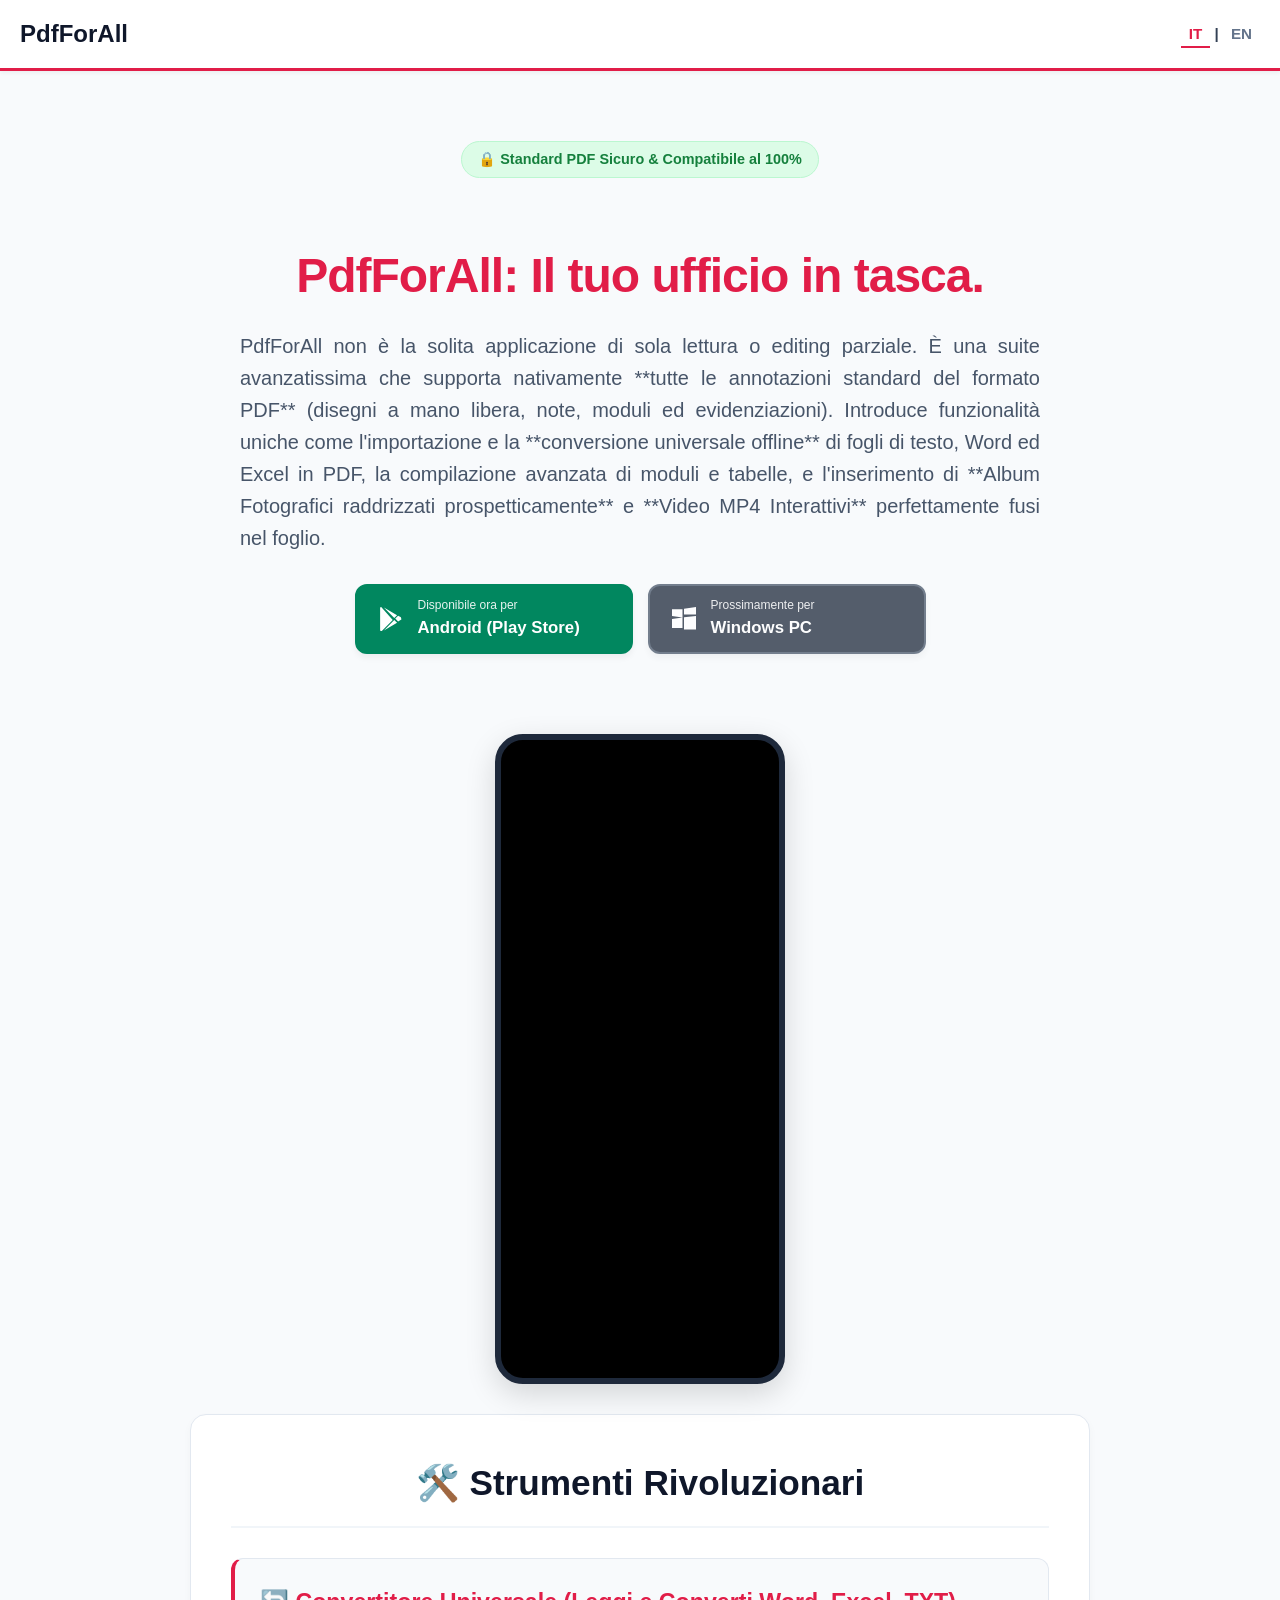
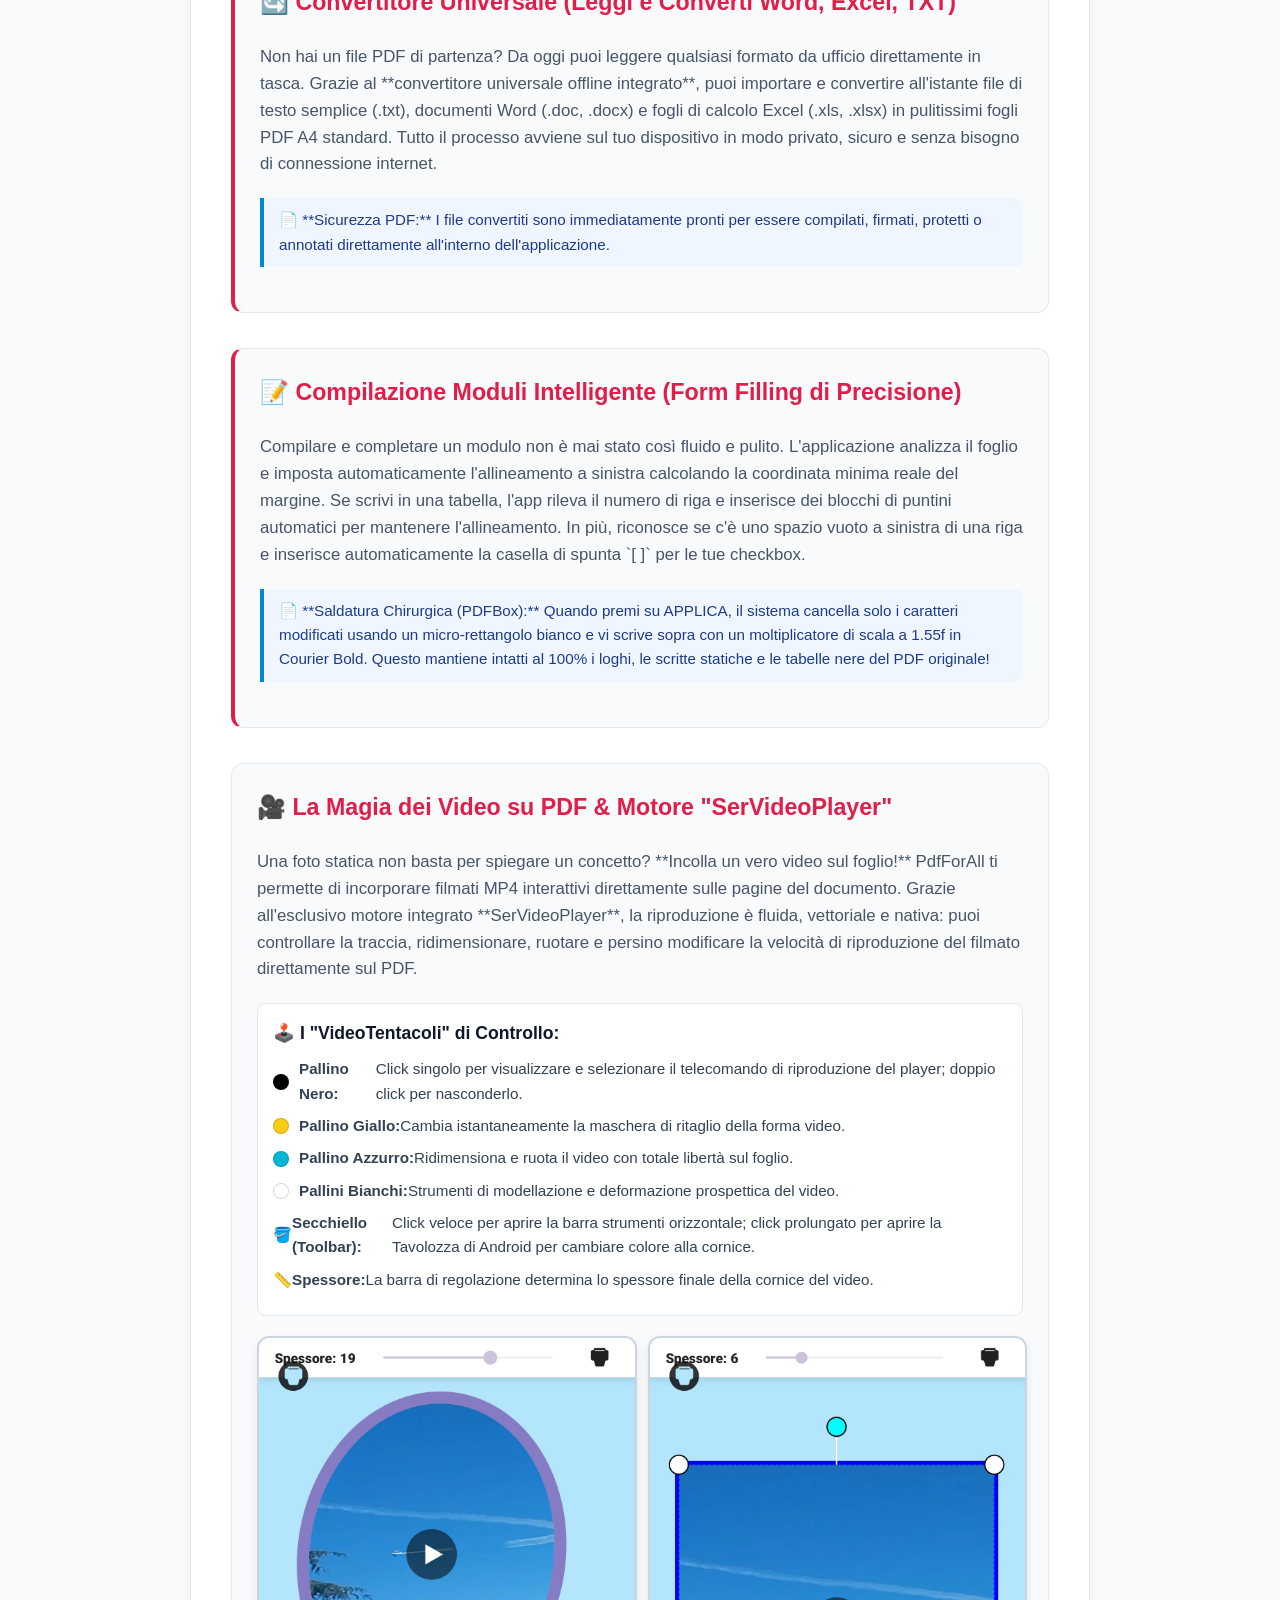
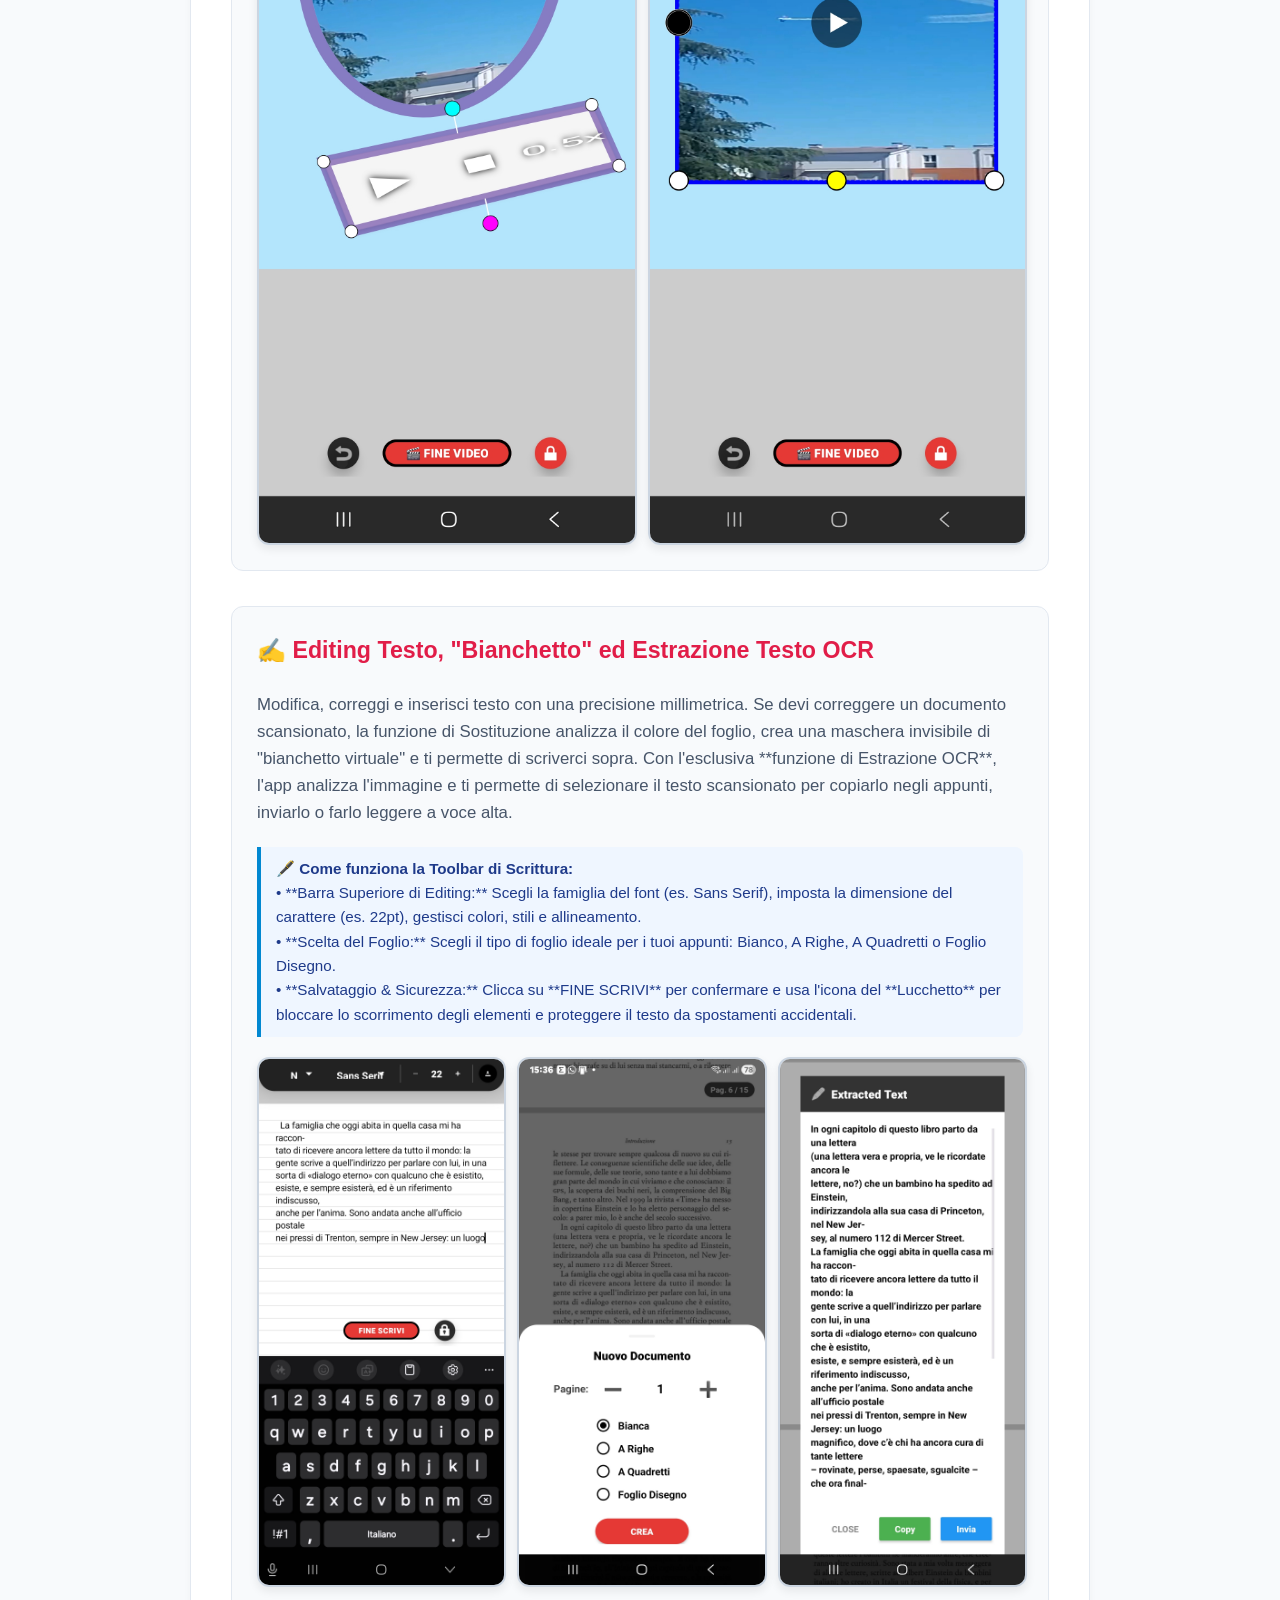
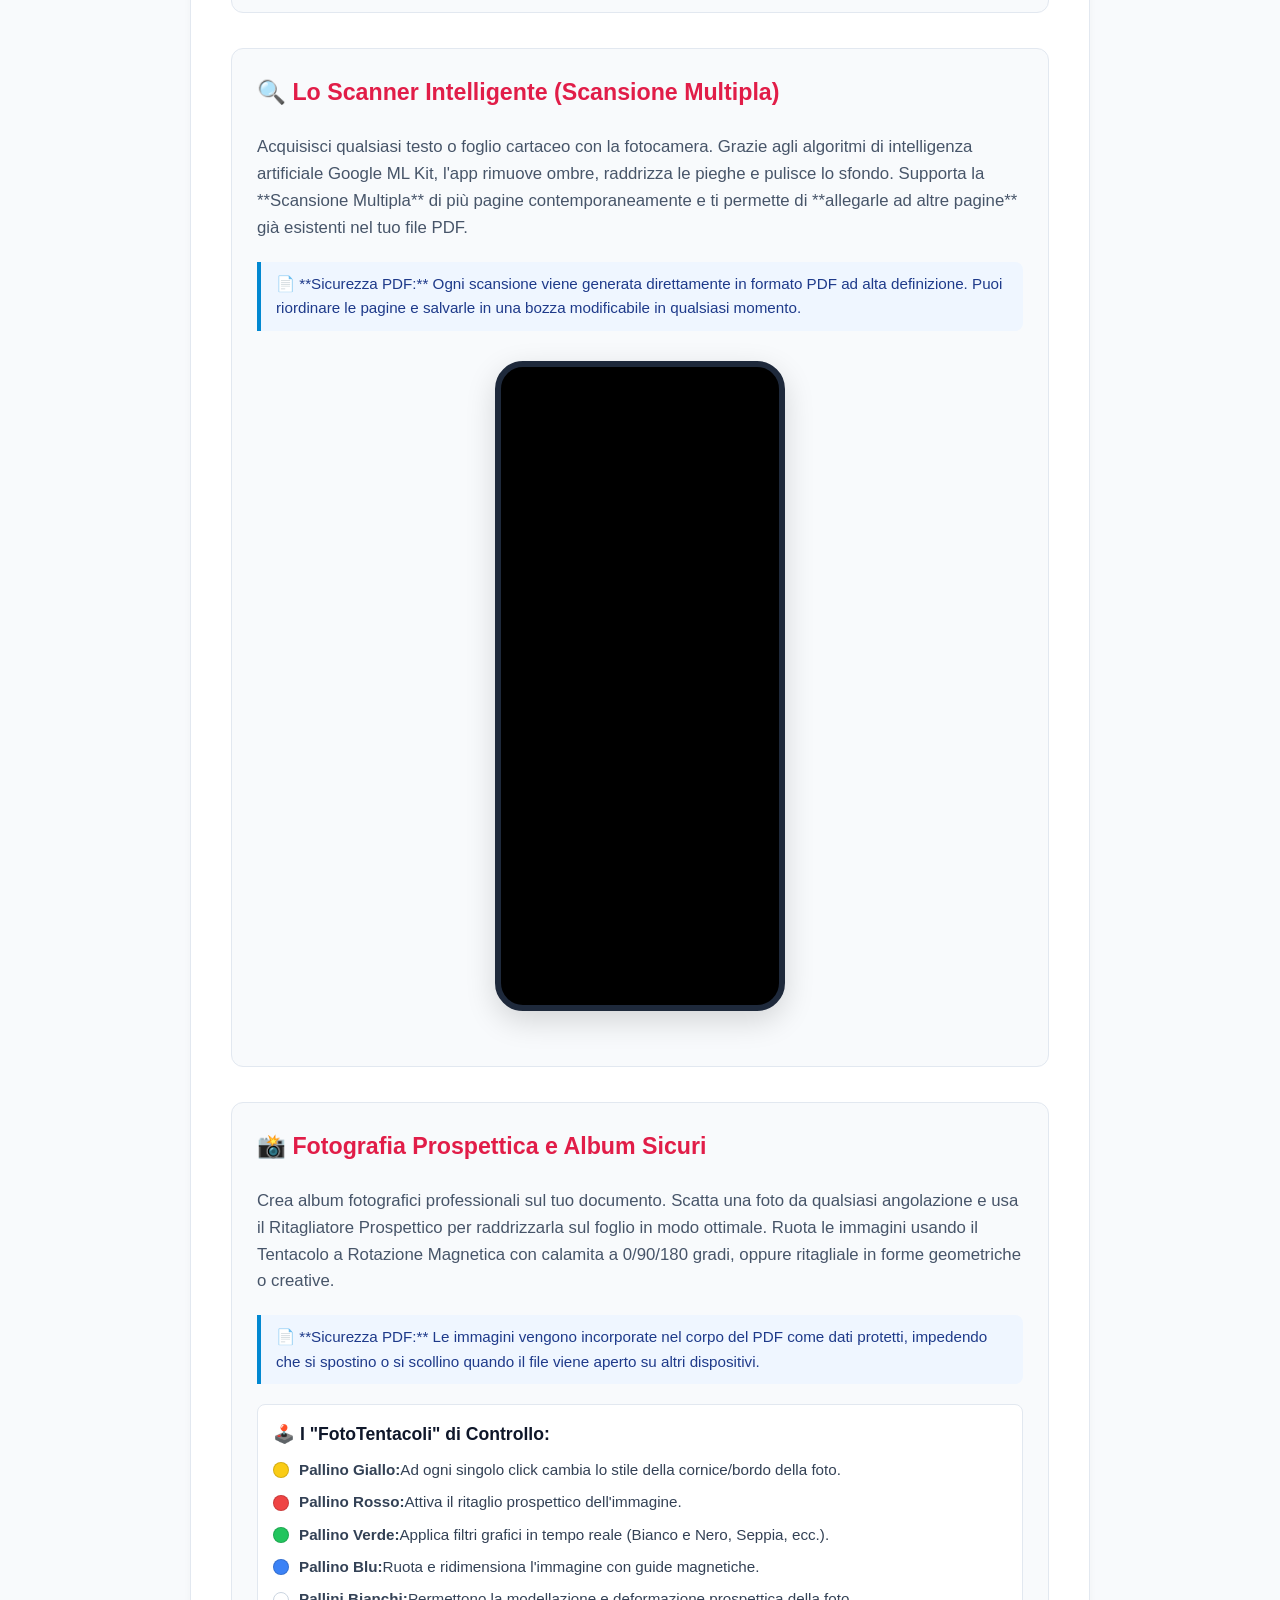
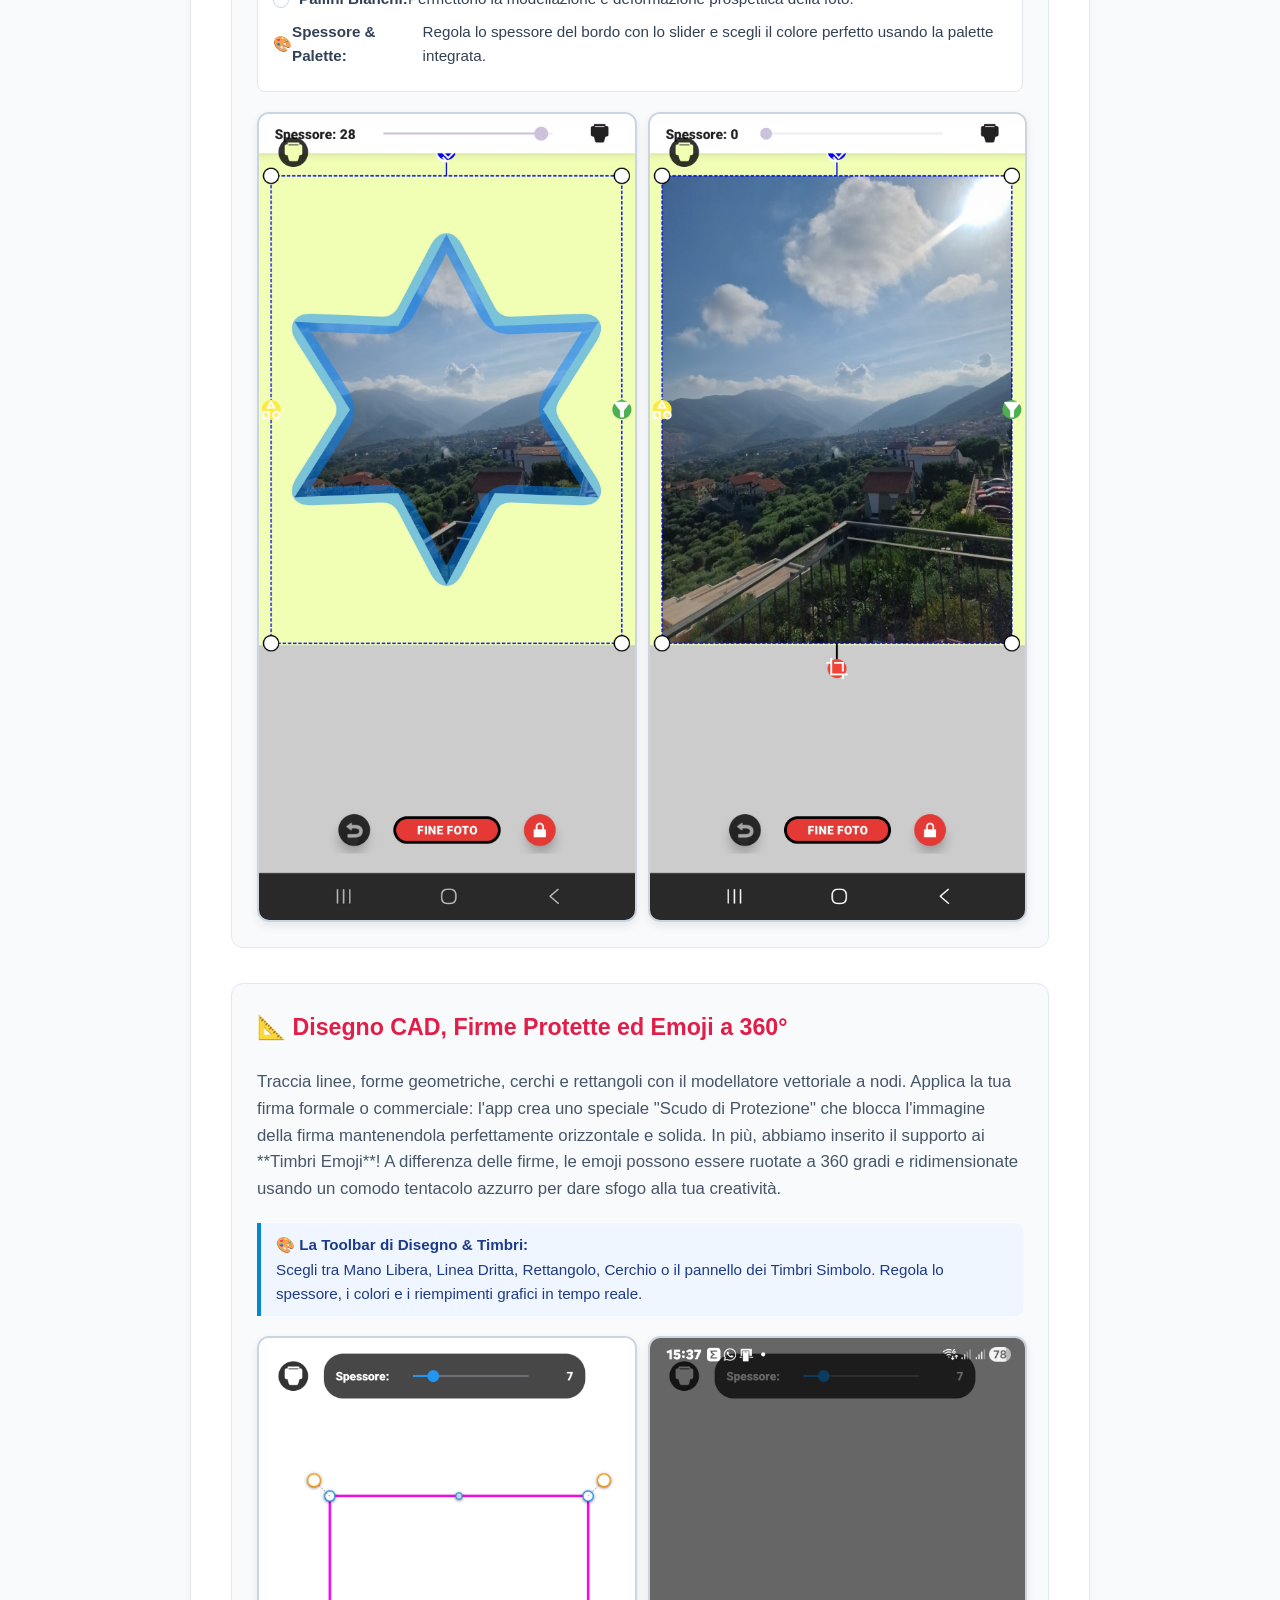
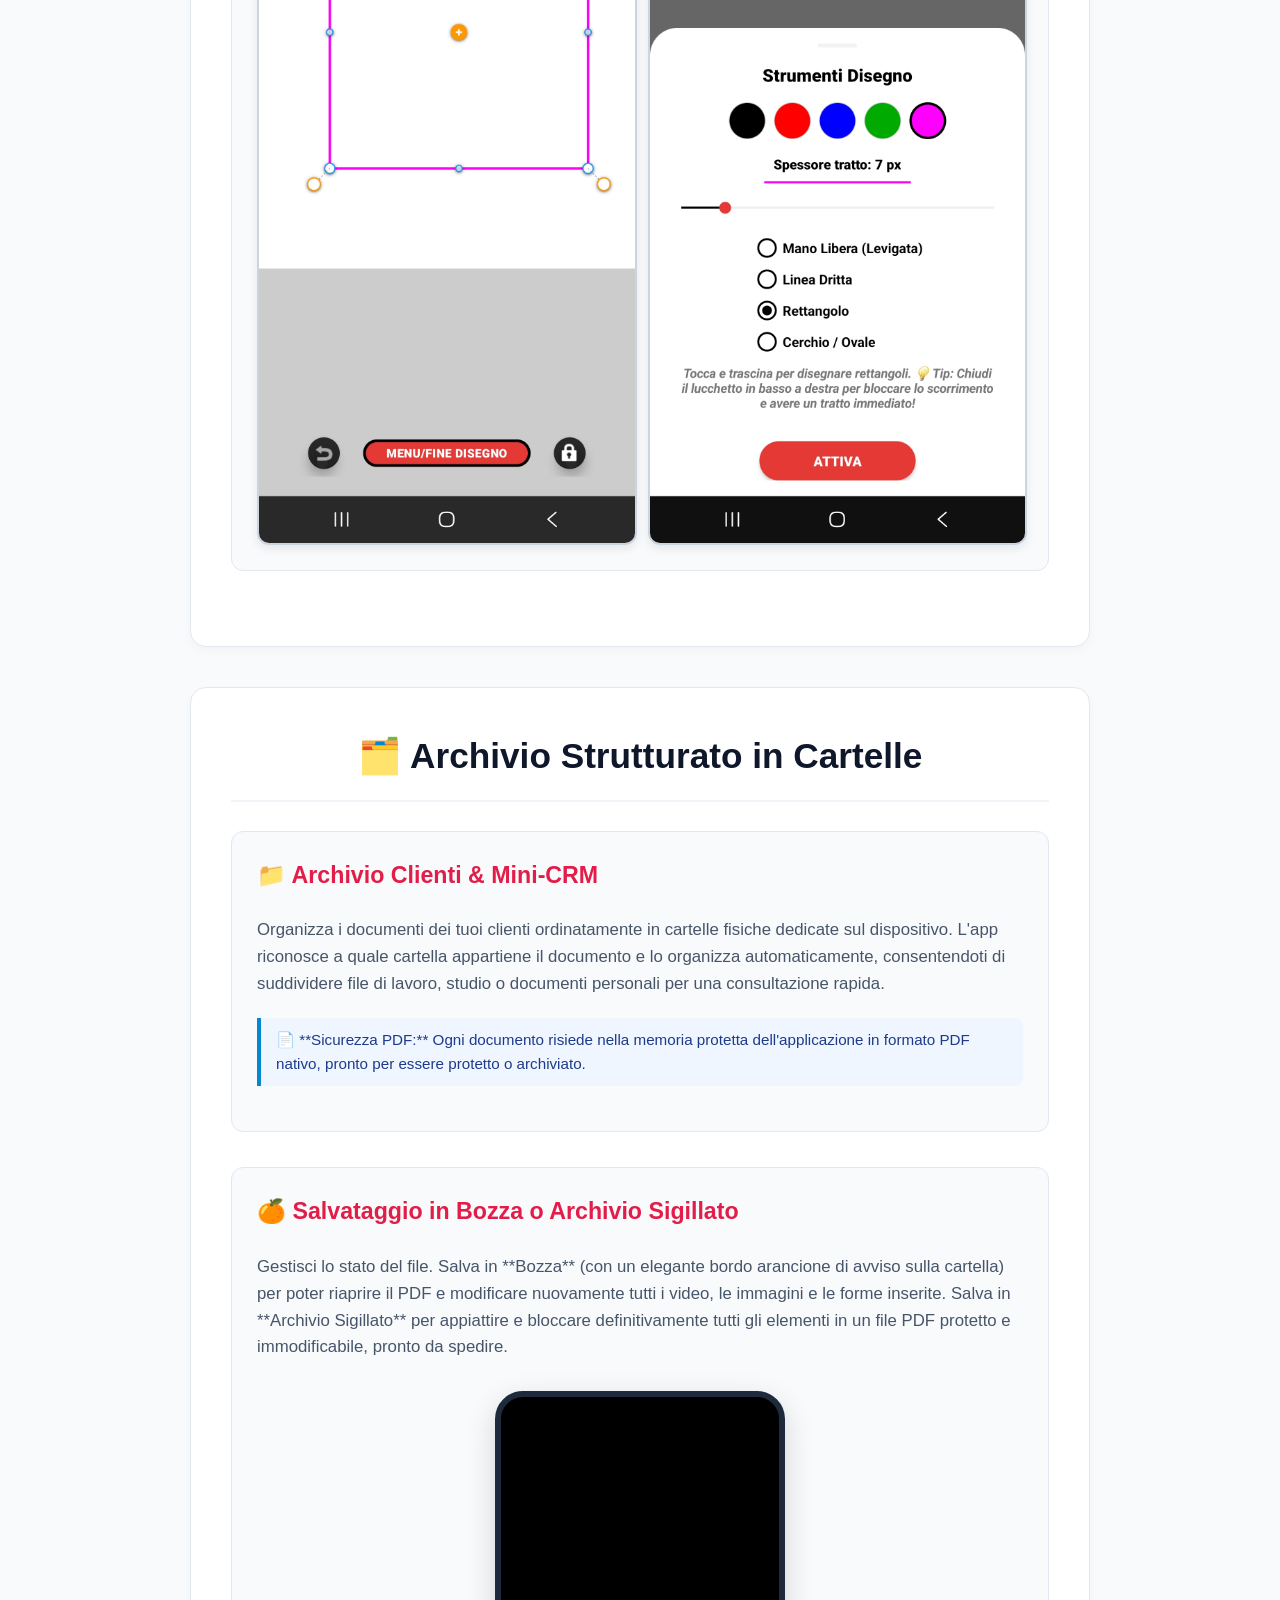
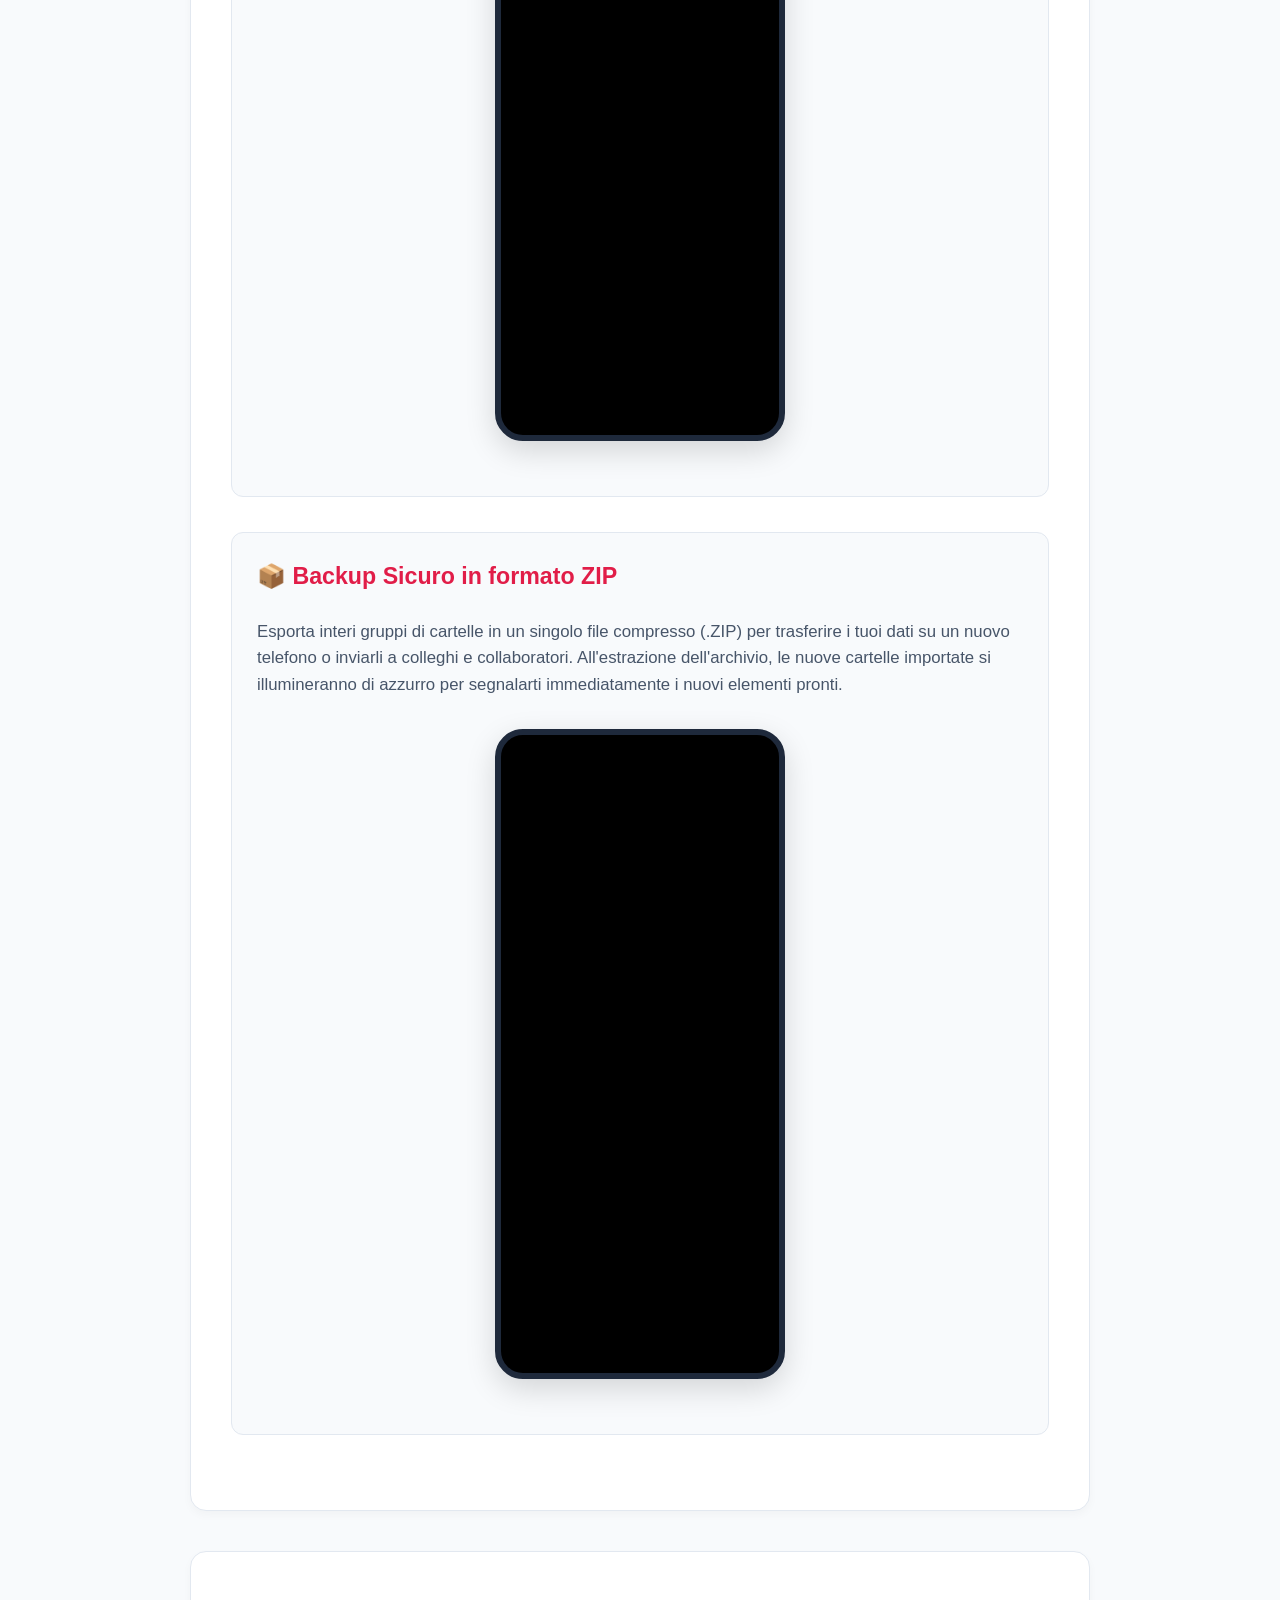
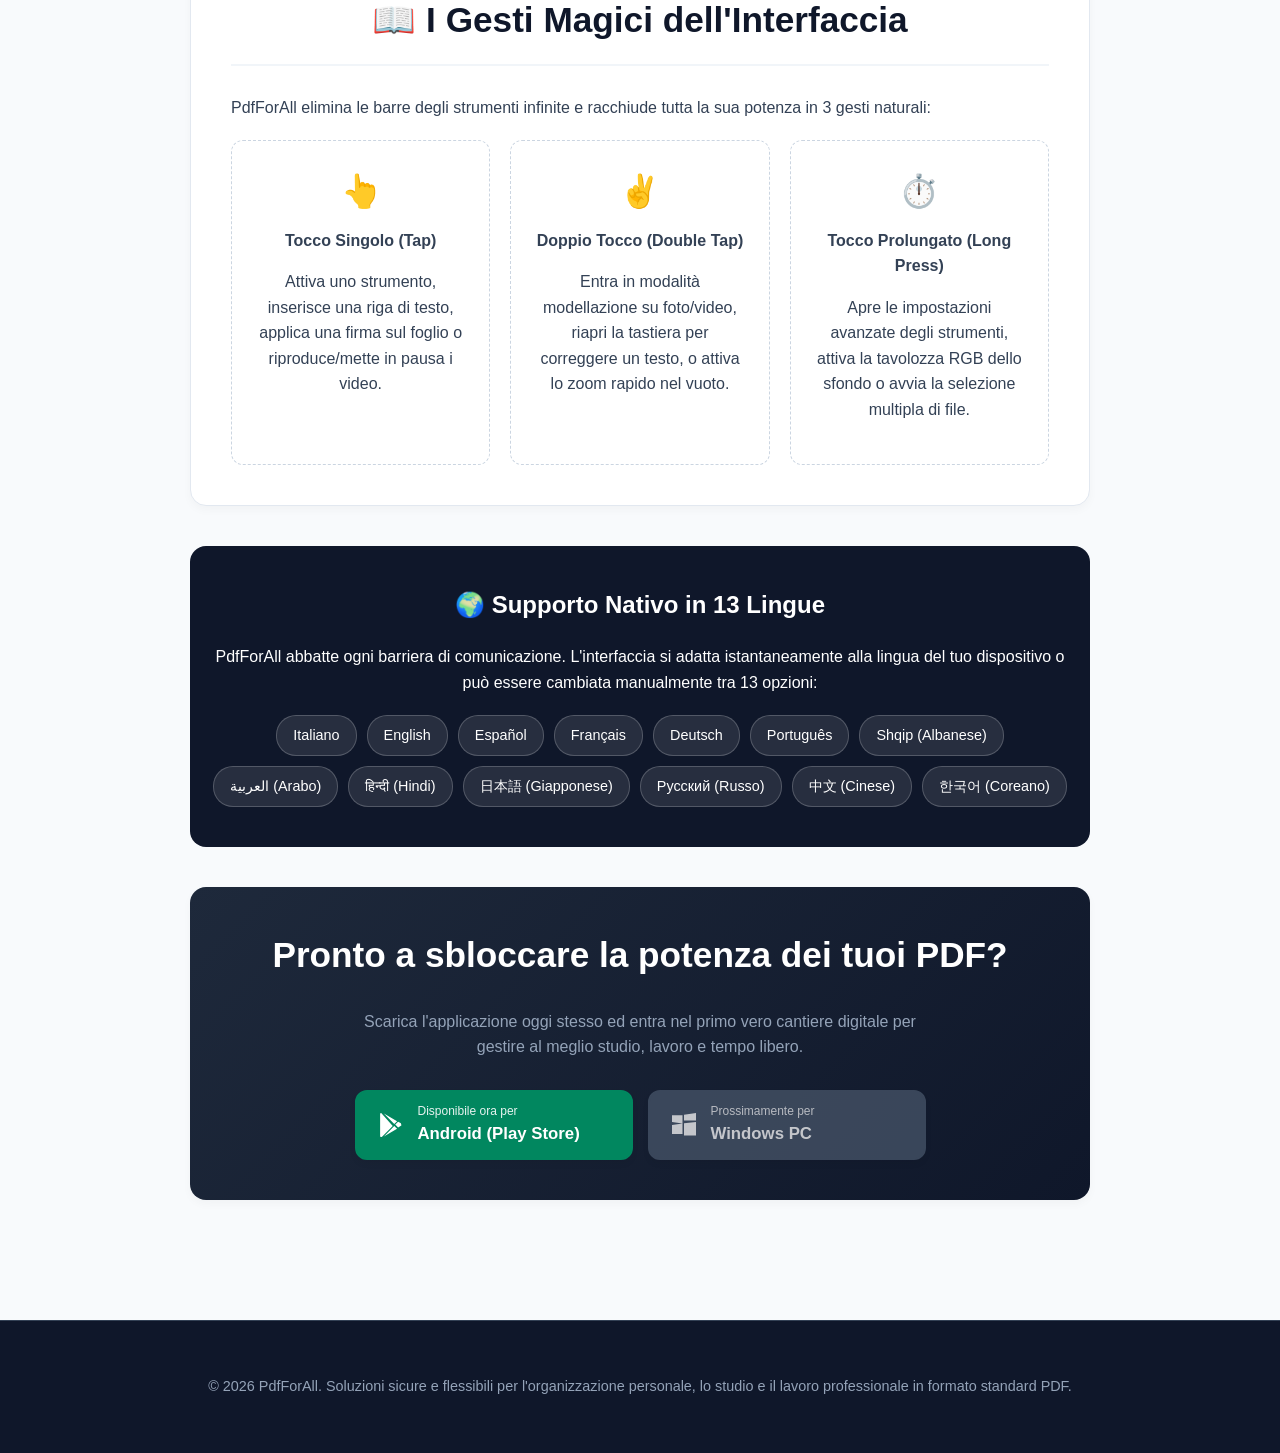
==== commit f44c45c4: "Remove visit counter from footer Removed visit counter from the footer section." ====
--- a/index.html
+++ b/index.html
@@ -1,6 +1,16 @@
 <!DOCTYPE html>
 <html lang="it">
 <head>
+    <!-- Google tag (gtag.js) -->
+<script async src="https://www.googletagmanager.com/gtag/js?id=G-X79KJXG5M3"></script>
+<script>
+  window.dataLayer = window.dataLayer || [];
+  function gtag(){dataLayer.push(arguments);}
+  gtag('js', new Date());
+
+  gtag('config', 'G-X79KJXG5M3');
+</script>
+    
     <meta charset="UTF-8">
     <meta name="viewport" content="width=device-width, initial-scale=1.0">
     <title>PdfForAll - Il tuo ufficio in tasca</title>
@@ -694,21 +704,16 @@
     <footer>
         <p>&copy; 2026 PdfForAll. Soluzioni sicure e flessibili per l'organizzazione personale, lo studio e il lavoro professionale in formato standard PDF.</p>
         
-        <!-- CONTATORE VISITE SICURO JAVASCRIPT -->
-        <div class="counter-wrapper">
-            <span>👁️ Visite al cantiere:</span>
-            <span id="visit-count">...</span>
-        </div>
     </footer>
 
-    <!-- 📌 SCRIPT DI CONVERSIONE E COLLEGAMENTO AUTOMATICO AL SERVER V2 DI COUNTERAPI -->
+  <!-- Script sicuro per contatore senza immagini rotte -->
     <script>
         function updateCounter(value) {
             document.getElementById('visit-count').innerText = value;
         }
 
-        // Usiamo il CounterAPI V2 pubblico, pulito e senza intestazioni di sicurezza bloccanti!
-        fetch('https://api.counterapi.dev/v2/czmiei/pdfforall/up')
+        // Usiamo il CounterAPI V2 pubblico, configurato con lo slug ufficiale del tuo Workspace!
+        fetch('https://api.counterapi.dev/v2/sergio-pratos-team-5203/pdfforall/up')
             .then(response => {
                 if (!response.ok) throw new Error('API error');
                 return response.json();
@@ -721,7 +726,7 @@
                 localStorage.setItem('visitCount', count);
             })
             .catch(() => {
-                // Se l'API fallisce, usa il valore in localStorage o incrementa in locale
+                // Se l'API fallisce, usa il valore in localStorage o incrementa in locale partendo da 169
                 let localCount = parseInt(localStorage.getItem('visitCount') || '169');
                 localCount++;
                 localStorage.setItem('visitCount', localCount);
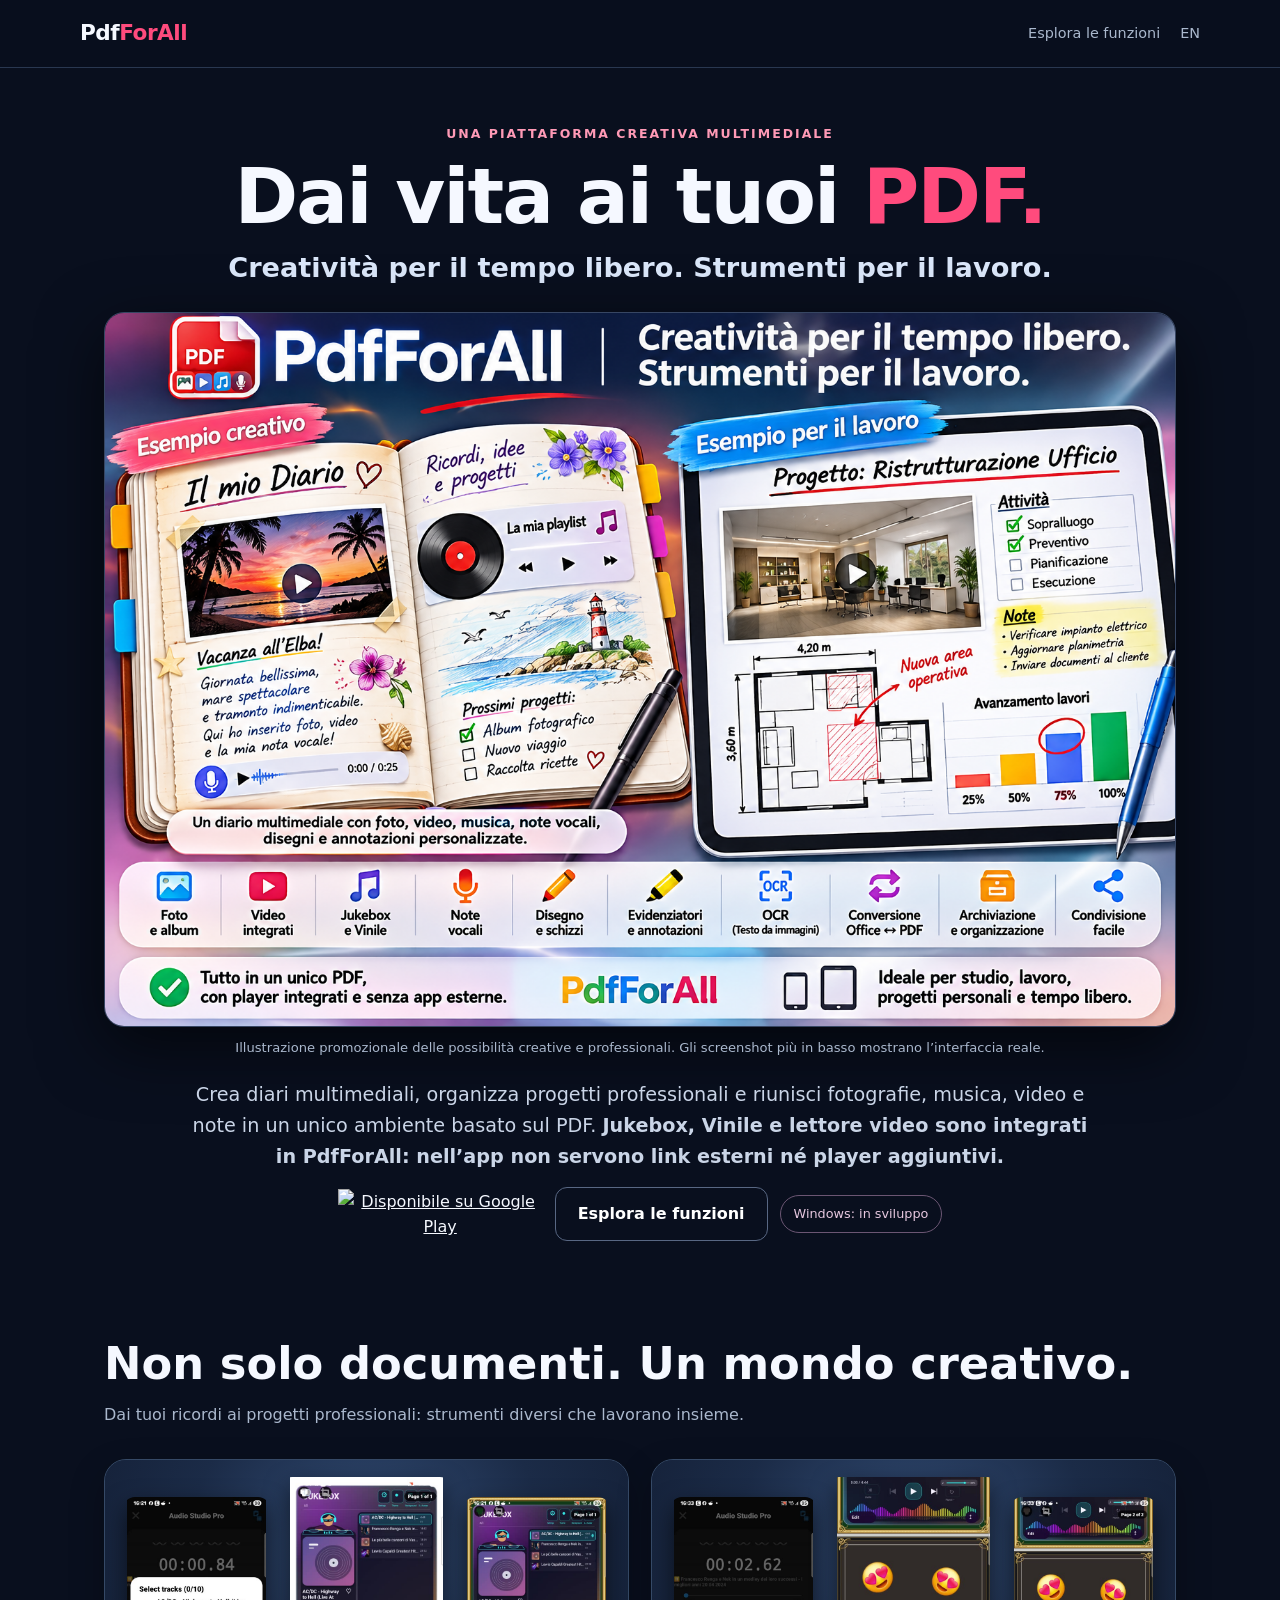
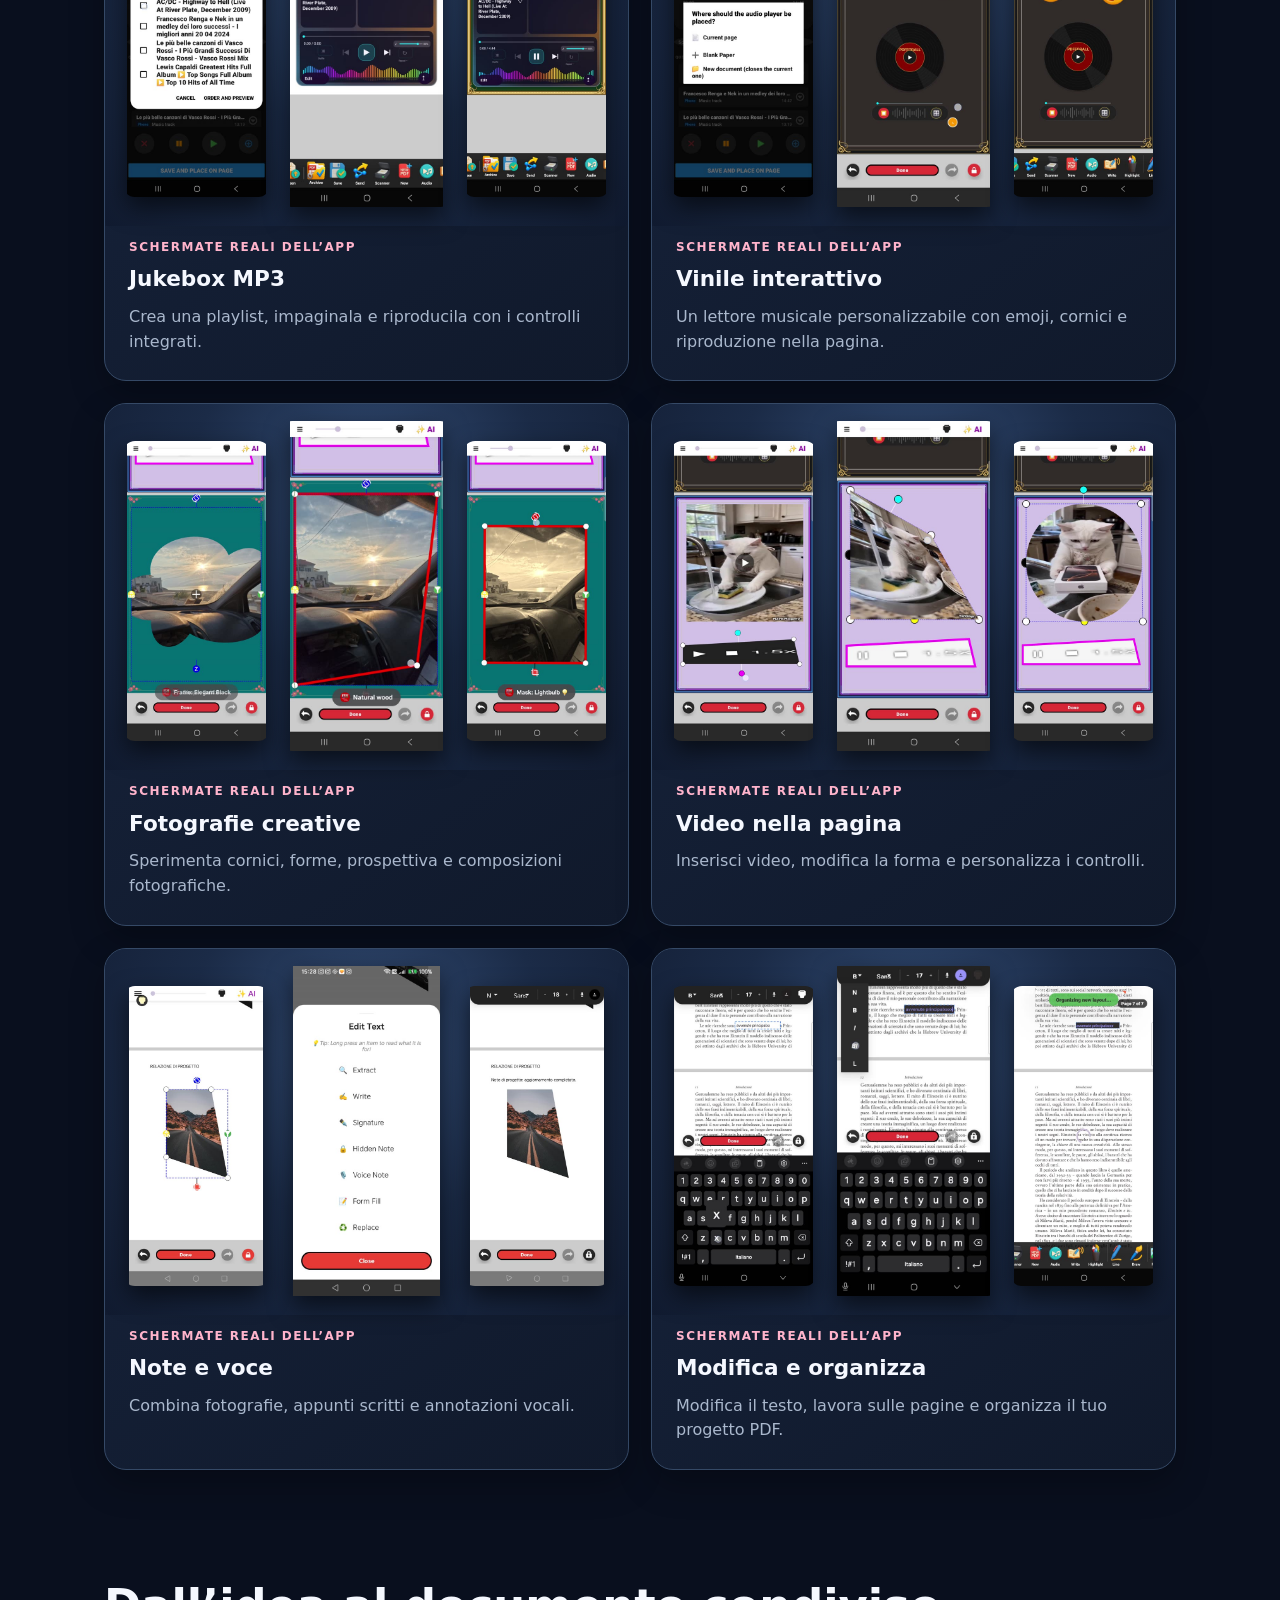
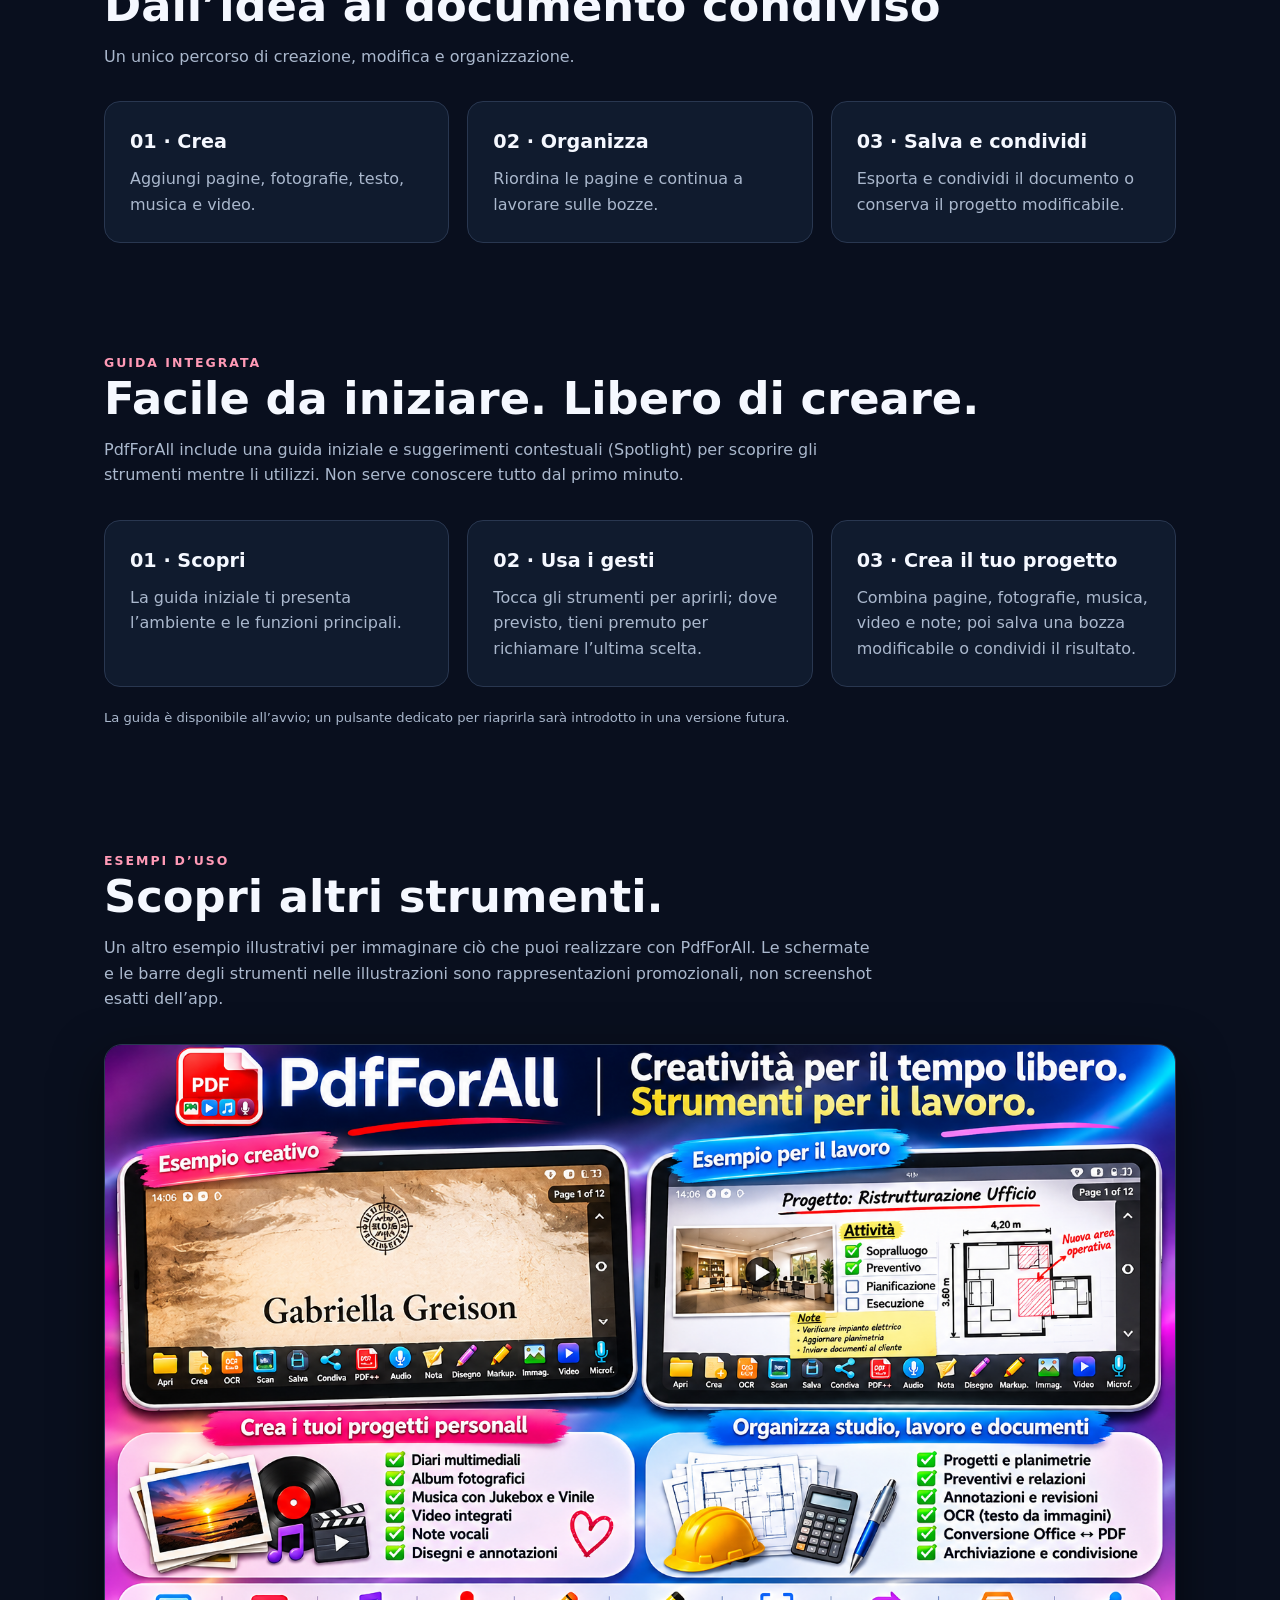
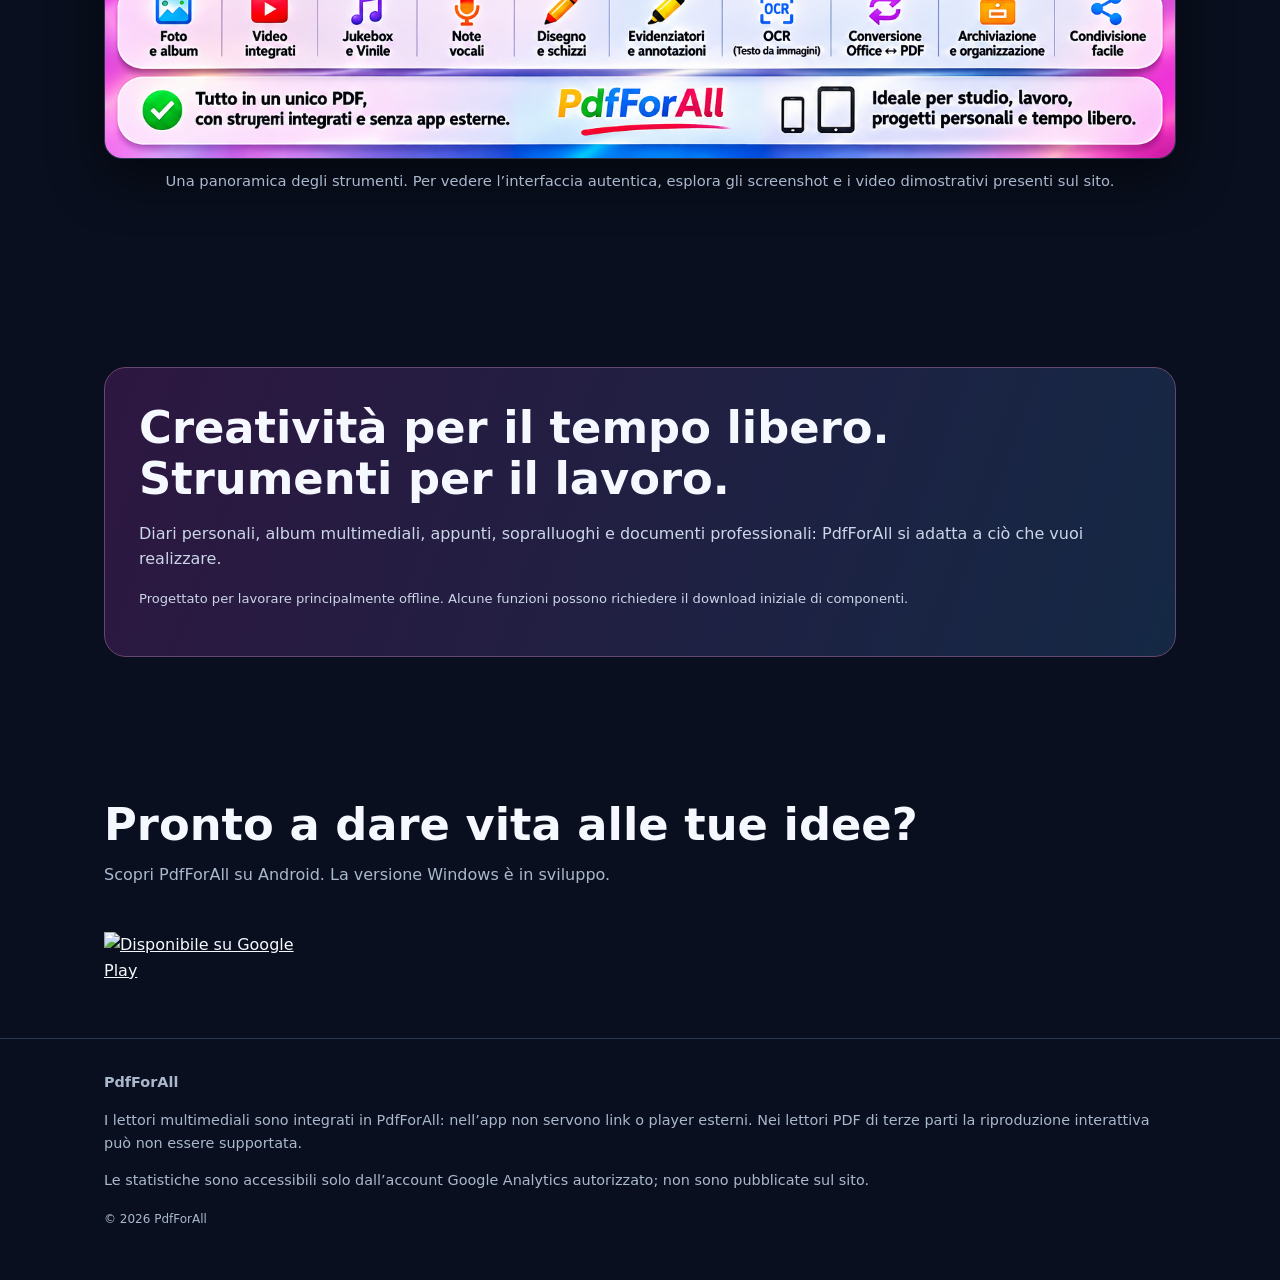
==== commit 87f7e138: "Update PdfForAll website - Creative Multimedia 2.5" ====
--- a/index.html
+++ b/index.html
@@ -1,738 +1,17 @@
-<!DOCTYPE html>
-<html lang="it">
-<head>
-    <!-- Google tag (gtag.js) -->
-<script async src="https://www.googletagmanager.com/gtag/js?id=G-X79KJXG5M3"></script>
-<script>
-  window.dataLayer = window.dataLayer || [];
-  function gtag(){dataLayer.push(arguments);}
-  gtag('js', new Date());
+<!doctype html><html lang="it"><head><meta charset="utf-8"><meta name="viewport" content="width=device-width,initial-scale=1"><meta name="description" content="Crea e condividi PDF multimediali con foto, video, musica e lettori integrati in PdfForAll."><title>PdfForAll — Dai vita ai tuoi PDF.</title><link rel="alternate" hreflang="it" href="index.html"><link rel="alternate" hreflang="en" href="index_en.html"><style>
+:root{color-scheme:dark;--bg:#090f1e;--surface:#141e32;--muted:#aab8cd;--accent:#ff4b7d;--line:#293750}*{box-sizing:border-box}html{scroll-behavior:smooth}body{margin:0;background:var(--bg);color:#f5f8ff;font:16px/1.6 system-ui,-apple-system,Segoe UI,sans-serif}a{color:inherit}header{display:flex;justify-content:space-between;align-items:center;padding:16px max(5%,calc((100% - 1120px)/2));border-bottom:1px solid var(--line);position:sticky;top:0;background:#090f1ef2;z-index:5;backdrop-filter:blur(12px)}.logo{font-size:1.35rem;font-weight:850;letter-spacing:-.5px}.logo span{color:var(--accent)}nav{display:flex;gap:20px;align-items:center}nav a{text-decoration:none;font-size:.9rem;color:var(--muted)}nav a:hover{color:white}.wrap{max-width:1120px;margin:auto;padding:0 24px}.hero{padding:86px 0 56px;display:grid;grid-template-columns:1.2fr .8fr;gap:45px;align-items:center}.eyebrow{color:#ff9ab6;font-size:.78rem;font-weight:800;text-transform:uppercase;letter-spacing:2px}h1{font-size:clamp(2.6rem,6vw,5rem);line-height:1.08;letter-spacing:-2px;margin:14px 0 24px}h1 em{font-style:normal;color:var(--accent)}.lead{color:#cad5e7;font-size:1.2rem;max-width:620px}.btn{display:inline-block;text-decoration:none;background:var(--accent);color:#190816;font-weight:800;border-radius:12px;padding:13px 22px;margin:12px 10px 0 0}.play-badge{display:inline-flex;vertical-align:middle;margin:12px 10px 0 0;align-items:center}.play-badge img{display:block;width:205px;max-width:100%;height:auto}.btn.secondary{background:transparent;color:white;border:1px solid #586783}.hero-media{position:relative;display:flex;gap:12px;align-items:center;justify-content:center}.hero-media img{width:45%;max-height:450px;object-fit:contain;border-radius:18px;box-shadow:0 16px 40px #0009}.hero-media img:nth-child(2){transform:translateY(30px)}section{padding:55px 0}.guide-note{margin-top:20px}h2{font-size:clamp(1.9rem,4vw,2.8rem);line-height:1.15;margin:0 0 12px}.sub{color:var(--muted);max-width:780px;margin:0 0 32px}.cards{display:grid;grid-template-columns:repeat(3,minmax(0,1fr));gap:18px}.card{background:var(--surface);border:1px solid var(--line);border-radius:18px;overflow:hidden}.card img{width:100%;height:270px;object-fit:contain;background:#1e2638}.card .copy{padding:22px}.card h3{margin:0 0 8px;font-size:1.25rem}.card p{margin:0;color:var(--muted)}.steps{display:grid;grid-template-columns:repeat(3,1fr);gap:18px}.step{background:#101b2e;padding:25px;border-radius:16px;border:1px solid var(--line)}.step strong{display:block;font-size:1.2rem;margin-bottom:8px}.step p{color:var(--muted);margin:0}.band{background:linear-gradient(110deg,#2d1741,#142844);border:1px solid #66476d;border-radius:22px;padding:34px;margin:32px 0}.band p{color:#cbd6e8}.foot{border-top:1px solid var(--line);padding:32px 0 50px;color:var(--muted);font-size:.9rem}.foot a{color:#cdd9f1}.pill{display:inline-block;border:1px solid #6b5673;color:#e7c8e0;border-radius:999px;padding:5px 12px;font-size:.8rem;margin-top:12px}.small{font-size:.82rem;color:var(--muted)}@media(max-width:760px){.hero{grid-template-columns:1fr;padding-top:48px}.cards,.steps{grid-template-columns:1fr}nav{gap:12px}nav a.navhide{display:none}.hero-media img{max-height:320px}.card img{height:310px}}
+.showcase-figure{margin:24px 0 32px}.showcase-figure img{width:100%;height:auto;display:block;border-radius:18px;border:1px solid var(--line);box-shadow:0 18px 50px #0008}.showcase-figure figcaption{color:var(--muted);font-size:.92rem;margin-top:10px;text-align:center}
+.hero-featured{display:flex;flex-direction:column;align-items:stretch;gap:22px;padding:56px 0 42px}.hero-intro{text-align:center}.hero-intro h1{margin:12px 0 8px}.hero-kicker{font-size:clamp(1.15rem,2.6vw,1.7rem);font-weight:750;color:#dbe7fa;margin:0}.hero-banner{margin:0}.hero-banner img{display:block;width:100%;height:auto;border-radius:20px;box-shadow:0 20px 65px #0009;border:1px solid #374663}.hero-banner figcaption{font-size:.82rem;color:var(--muted);text-align:center;margin-top:10px}.hero-actions{text-align:center;max-width:960px;margin:0 auto}.hero-actions .lead{max-width:900px;margin:0 auto}.hero-buttons{display:flex;justify-content:center;align-items:center;flex-wrap:wrap;gap:12px;margin-top:15px}.hero-buttons .btn,.hero-buttons .play-badge,.hero-buttons .pill{margin:0}.hero-buttons .pill{padding:8px 13px}@media(max-width:760px){.hero-featured{padding-top:34px;gap:16px}.hero-banner img{border-radius:12px}.hero-buttons{flex-direction:column}.hero-kicker{line-height:1.35}}
 
-  gtag('config', 'G-X79KJXG5M3');
-</script>
-    
-    <meta charset="UTF-8">
-    <meta name="viewport" content="width=device-width, initial-scale=1.0">
-    <title>PdfForAll - Il tuo ufficio in tasca</title>
-    <style>
-        /* 🎨 1. VARIABILI DI COLORE DEL BRAND */
-        :root {
-            --primary-color: #e11d48; /* Rosso brand */
-            --google-play-green: #01875f; /* Il classico verde ufficiale Google Play */
-            --blue-accent: #0288d1;   /* Azzurro dettagli */
-            --dark-color: #0f172a;
-            --bg-color: #f8fafc;
-            --text-color: #334155;
-        }
-
-        /* 🎨 2. STILI GENERALI DEL CORPO PAGINA */
-        body {
-            font-family: -apple-system, BlinkMacSystemFont, "Segoe UI", Roboto, Helvetica, Arial, sans-serif;
-            margin: 0;
-            padding: 0;
-            background-color: var(--bg-color);
-            color: var(--text-color);
-            line-height: 1.6;
-        }
-
-        /* 🎨 3. STILE DELL'INTESTAZIONE (HEADER) */
-        header {
-            background-color: #fff;
-            padding: 15px 20px;
-            box-shadow: 0 2px 4px rgba(0,0,0,0.05);
-            border-bottom: 3px solid var(--primary-color);
-            display: flex;
-            justify-content: space-between;
-            align-items: center;
-        }
-
-        .logo-title {
-            margin: 0;
-            font-size: 1.5em;
-            color: var(--dark-color);
-            font-weight: 800;
-        }
-
-        .lang-switcher {
-            font-size: 0.95em;
-            font-weight: 600;
-        }
-
-        .lang-switcher a {
-            text-decoration: none;
-            color: #64748b;
-            padding: 4px 8px;
-            transition: color 0.2s ease;
-        }
-
-        .lang-switcher a.active {
-            color: var(--primary-color);
-            border-bottom: 2px solid var(--primary-color);
-        }
-
-        .lang-switcher a:hover:not(.active) {
-            color: var(--dark-color);
-        }
-
-        .container {
-            max-width: 900px;
-            margin: 0 auto;
-            padding: 20px;
-        }
-
-        /* 🎨 4. SEZIONE DI PRESENTAZIONE INIZIALE (HERO) */
-        .hero {
-            text-align: center;
-            padding: 50px 20px 20px 20px;
-        }
-
-        .hero h1 {
-            color: var(--primary-color); 
-            font-size: 3em;
-            margin-bottom: 15px;
-            font-weight: 900;
-            letter-spacing: -1px;
-        }
-
-        .hero .subtitle {
-            font-size: 1.25em;
-            color: #475569;
-            max-width: 800px;
-            margin: 0 auto 20px auto;
-            font-weight: 500;
-            text-align: justify;
-        }
-
-        .badge-secure {
-            display: inline-block;
-            background-color: #dcfce7;
-            color: #15803d;
-            padding: 6px 16px;
-            border-radius: 20px;
-            font-weight: 700;
-            font-size: 0.9em;
-            margin-bottom: 20px;
-            border: 1px solid #bbf7d0;
-        }
-
-        /* 🎨 5. PULSANTI DOWNLOAD CON BADGE SVG */
-        .download-container {
-            display: flex;
-            justify-content: center;
-            gap: 15px;
-            flex-wrap: wrap;
-            margin: 30px 0;
-        }
-
-        .download-btn {
-            display: inline-flex;
-            align-items: center;
-            gap: 15px;
-            background-color: var(--dark-color);
-            color: #fff;
-            text-decoration: none;
-            padding: 10px 22px;
-            border-radius: 12px;
-            font-weight: 700;
-            transition: transform 0.2s ease, background-color 0.2s ease;
-            border: 2px solid rgba(255, 255, 255, 0.1);
-            text-align: left;
-            min-width: 230px;
-            box-shadow: 0 4px 6px rgba(0,0,0,0.05);
-        }
-
-        .download-btn:hover:not(.disabled) {
-            transform: translateY(-2px);
-            box-shadow: 0 6px 12px rgba(0,0,0,0.1);
-        }
-
-        .download-btn.android {
-            background-color: var(--google-play-green); 
-            border-color: var(--google-play-green);
-        }
-
-        .download-btn.android:hover {
-            background-color: #016f4e; 
-        }
-
-        .download-btn.windows {
-            background-color: #1e293b;
-            border-color: #475569;
-            opacity: 0.75;
-            cursor: not-allowed;
-        }
-
-        .download-btn svg {
-            flex-shrink: 0;
-        }
-
-        .download-btn .btn-subtitle {
-            font-size: 0.75em;
-            font-weight: 400;
-            display: block;
-            color: rgba(255, 255, 255, 0.9);
-        }
-
-        .download-btn .btn-title {
-            font-size: 1.05em;
-            display: block;
-        }
-
-        /* 🎨 6. SMARTPHONE VIRTUALE IN 3D CSS */
-        .smartphone-mockup {
-            max-width: 290px;
-            margin: 30px auto;
-        }
-
-        .smartphone-screen {
-            position: relative;
-            padding-bottom: 220%; 
-            height: 0;
-            overflow: hidden;
-            border-radius: 28px;
-            box-shadow: 0 10px 30px rgba(0,0,0,0.15);
-            border: 6px solid #1e293b;
-            background-color: #000;
-        }
-
-        .smartphone-screen iframe {
-            position: absolute;
-            top: 0;
-            left: 0;
-            width: 100%;
-            height: 100%;
-            border: 0;
-        }
-
-        /* 🎨 7. SCHEDE DELLE FUNZIONALITÀ (FEATURES) */
-        .feature-section {
-            background: #fff;
-            padding: 40px;
-            border-radius: 16px;
-            margin-bottom: 40px;
-            box-shadow: 0 4px 10px rgba(0,0,0,0.03);
-            border: 1px solid #e2e8f0;
-        }
-
-        .feature-section h2 {
-            color: var(--dark-color);
-            font-size: 2.2em;
-            margin-top: 0;
-            border-bottom: 2px solid #f1f5f9;
-            padding-bottom: 15px;
-            text-align: center;
-            font-weight: 800;
-        }
-
-        .feature-block {
-            background: #f8fafc;
-            padding: 25px;
-            border-radius: 12px;
-            margin-bottom: 35px;
-            border: 1px solid #e2e8f0;
-        }
-
-        .feature-block h3 {
-            margin-top: 0;
-            color: var(--primary-color);
-            font-size: 1.45em;
-            display: flex;
-            align-items: center;
-            gap: 10px;
-        }
-
-        .feature-block p {
-            font-size: 1.05em;
-            color: #475569;
-            margin-bottom: 20px;
-        }
-
-        .pdf-guarantee {
-            background-color: #eff6ff;
-            border-left: 4px solid var(--blue-accent);
-            padding: 10px 15px;
-            font-size: 0.95em;
-            color: #1e3a8a;
-            border-radius: 0 8px 8px 0;
-            margin-bottom: 20px;
-            font-weight: 500;
-        }
-
-        /* 🎨 8. LEGENDA DEI TENTACOLO-CONTROLLI */
-        .tentacles-legend {
-            background: #fff;
-            padding: 15px;
-            border-radius: 8px;
-            border: 1px solid #e2e8f0;
-            margin: 20px 0;
-        }
-
-        .tentacles-legend h4 {
-            margin: 0 0 10px 0;
-            color: var(--dark-color);
-            font-size: 1.1em;
-        }
-
-        .tentacles-legend ul {
-            list-style: none;
-            padding: 0;
-            margin: 0;
-        }
-
-        .tentacles-legend li {
-            font-size: 0.95em;
-            margin-bottom: 8px;
-            display: flex;
-            align-items: center;
-        }
-
-        .dot {
-            display: inline-block;
-            width: 14px;
-            height: 14px;
-            border-radius: 50%;
-            margin-right: 10px;
-            flex-shrink: 0;
-            border: 1px solid rgba(0,0,0,0.15);
-        }
-        .dot.yellow { background-color: #facc15; }
-        .dot.red { background-color: #ef4444; }
-        .dot.green { background-color: #22c55e; }
-        .dot.blue { background-color: #3b82f6; }
-        .dot.cyan { background-color: #06b6d4; }
-        .dot.black { background-color: #000000; }
-        .dot.white { background-color: #ffffff; border: 1px solid #cbd5e1; }
-
-        .screenshot-grid {
-            display: grid;
-            grid-template-columns: repeat(auto-fit, minmax(200px, 1fr));
-            gap: 15px;
-            margin-top: 20px;
-        }
-
-        .screenshot-grid img {
-            width: 100%;
-            border-radius: 12px;
-            box-shadow: 0 4px 10px rgba(0,0,0,0.08);
-            border: 2px solid #cbd5e1;
-            transition: transform 0.2s ease;
-        }
-
-        .screenshot-grid img:hover {
-            transform: scale(1.02);
-        }
-
-        /* 🎨 9. GRIGLIA DEI GESTI MAGICI */
-        .gestures-list {
-            display: grid;
-            grid-template-columns: repeat(auto-fit, minmax(240px, 1fr));
-            gap: 20px;
-            margin-top: 20px;
-        }
-
-        .gesture-item {
-            background: #fff;
-            padding: 25px;
-            border-radius: 12px;
-            border: 1px dashed #cbd5e1;
-            text-align: center;
-        }
-
-        .gesture-icon {
-            font-size: 2em;
-            margin-bottom: 10px;
-            display: block;
-        }
-
-        /* 🎨 10. SCATOLA DEI LINGUAGGI */
-        .languages-box {
-            text-align: center;
-            background: var(--dark-color);
-            color: #fff;
-            padding: 40px 20px;
-            border-radius: 16px;
-            margin-top: 40px;
-        }
-
-        .languages-box h2 {
-            color: #fff;
-            margin-top: 0;
-        }
-
-        .languages-list {
-            display: flex;
-            flex-wrap: wrap;
-            justify-content: center;
-            gap: 10px;
-            margin-top: 20px;
-        }
-
-        .lang-tag {
-            background: rgba(255, 255, 255, 0.1);
-            padding: 8px 16px;
-            border-radius: 20px;
-            font-size: 0.9em;
-            border: 1px solid rgba(255, 255, 255, 0.2);
-        }
-
-        /* 🎨 11. CONTATORE VISITE SICURO ED ELEGANTE */
-        .counter-wrapper {
-            margin-top: 20px;
-            font-size: 1em;
-            font-weight: 700;
-            color: var(--primary-color);
-            display: flex;
-            justify-content: center;
-            align-items: center;
-            gap: 8px;
-            background-color: rgba(255,255,255,0.05);
-            padding: 10px 20px;
-            border-radius: 30px;
-            display: inline-flex;
-            border: 1px solid rgba(255,255,255,0.1);
-        }
-
-        footer {
-            background-color: var(--dark-color);
-            color: #94a3b8;
-            text-align: center;
-            padding: 40px 20px;
-            margin-top: 60px;
-            font-size: 0.9em;
-            border-top: 1px solid #334155;
-        }
-    </style>
-</head>
-<body>
-
-    <!-- 📌 HEADER DELLA PAGINA CON SELETTORE LINGUA -->
-    <header>
-        <span class="logo-title">PdfForAll</span>
-        <div class="lang-switcher">
-            <a href="index.html" class="active">IT</a> | 
-            <a href="index_en.html">EN</a>
-        </div>
-    </header>
-
-    <div class="container">
-        
-        <!-- 📌 SEZIONE 1: INTRODUZIONE ED INVITO AL DOWNLOAD (HERO) -->
-        <section class="hero">
-            <span class="badge-secure">🔒 Standard PDF Sicuro & Compatibile al 100%</span>
-            <h1>PdfForAll: Il tuo ufficio in tasca.</h1>
-            <p class="subtitle">
-                PdfForAll non è la solita applicazione di sola lettura o editing parziale. È una suite avanzatissima che supporta nativamente **tutte le annotazioni standard del formato PDF** (disegni a mano libera, note, moduli ed evidenziazioni). Introduce funzionalità uniche come l'importazione e la **conversione universale offline** di fogli di testo, Word ed Excel in PDF, la compilazione avanzata di moduli e tabelle, e l'inserimento di **Album Fotografici raddrizzati prospetticamente** e **Video MP4 Interattivi** perfettamente fusi nel foglio.
-            </p>
-
-            <div class="download-container">
-                <!-- BADGE GOOGLE PLAY STORE -->
-                <a href="https://play.google.com/store/apps/details?id=com.sergio73.pdfforall" target="_blank" class="download-btn android">
-                    <svg xmlns="http://www.w3.org/2000/svg" viewBox="0 0 512 512" width="24" height="24">
-                        <path d="M325.3 234.3L104.6 13l280.8 161.2-60.1 60.1zM47 0C34 0 24 10 24 23v466c0 13 10 23 23 23 7 0 13-3 18-7l228-228L47 0zm421 218l-60-34-62 62 62 62 60-34c14-8 14-23 0-32zM385.4 337.8L104.6 499l220.7-220.7 60.1 59.5z" fill="#fff"/>
-                    </svg>
-                    <div>
-                        <span class="btn-subtitle">Disponibile ora per</span>
-                        <span class="btn-title">Android (Play Store)</span>
-                    </div>
-                </a>
-                
-                <!-- BADGE WINDOWS STORE (PROSSIMAMENTE) -->
-                <div class="download-btn windows disabled">
-                    <svg xmlns="http://www.w3.org/2000/svg" viewBox="0 0 512 512" width="24" height="24">
-                        <path d="M0 256l224-31v224H0V256zm256-35.4L512 192v288H256V220.6zM0 48h224v177L0 194V48zm256-11.8L512 0v160H256V36.2z" fill="#fff"/>
-                    </svg>
-                    <div>
-                        <span class="btn-subtitle">Prossimamente per</span>
-                        <span class="btn-title">Windows PC</span>
-                    </div>
-                </div>
-            </div>
-        </section>
-
-        <!-- Smartphone Virtuale con Video di Presentazione di YouTube -->
-        <div class="smartphone-mockup">
-            <div class="smartphone-screen">
-                <iframe 
-                    src="https://www.youtube.com/embed/fb3d8sxlC_g" 
-                    title="PdfForAll Presentazione" 
-                    allowfullscreen>
-                </iframe>
-            </div>
-        </div>
-
-        <!-- 📌 SEZIONE 2: LE CARATTERISTICHE CHIAVE E STRUMENTI -->
-        <section class="feature-section">
-            <h2>🛠️ Strumenti Rivoluzionari</h2>
-
-            <!-- CONVERTITORE UNIVERSALE -->
-            <div class="feature-block" style="border-left: 4px solid var(--primary-color);">
-                <h3>🔄 Convertitore Universale (Leggi e Converti Word, Excel, TXT)</h3>
-                <p>Non hai un file PDF di partenza? Da oggi puoi leggere qualsiasi formato da ufficio direttamente in tasca. Grazie al **convertitore universale offline integrato**, puoi importare e convertire all'istante file di testo semplice (.txt), documenti Word (.doc, .docx) e fogli di calcolo Excel (.xls, .xlsx) in pulitissimi fogli PDF A4 standard. Tutto il processo avviene sul tuo dispositivo in modo privato, sicuro e senza bisogno di connessione internet.</p>
-                <div class="pdf-guarantee">📄 **Sicurezza PDF:** I file convertiti sono immediatamente pronti per essere compilati, firmati, protetti o annotati direttamente all'interno dell'applicazione.</div>
-            </div>
-
-            <!-- COMPILAZIONE MODULI ED EDITING MANUALE -->
-            <div class="feature-block" style="border-left: 4px solid var(--primary-color);">
-                <h3>📝 Compilazione Moduli Intelligente (Form Filling di Precisione)</h3>
-                <p>Compilare e completare un modulo non è mai stato così fluido e pulito. L'applicazione analizza il foglio e imposta automaticamente l'allineamento a sinistra calcolando la coordinata minima reale del margine. Se scrivi in una tabella, l'app rileva il numero di riga e inserisce dei blocchi di puntini automatici per mantenere l'allineamento. In più, riconosce se c'è uno spazio vuoto a sinistra di una riga e inserisce automaticamente la casella di spunta `[ ]` per le tue checkbox.</p>
-                <div class="pdf-guarantee">📄 **Saldatura Chirurgica (PDFBox):** Quando premi su APPLICA, il sistema cancella solo i caratteri modificati usando un micro-rettangolo bianco e vi scrive sopra con un moltiplicatore di scala a 1.55f in Courier Bold. Questo mantiene intatti al 100% i loghi, le scritte statiche e le tabelle nere del PDF originale!</div>
-            </div>
-            
-            <!-- VIDEO SU PDF ED ESCLUSIVO MOTORE SERVIDEOPLAYER -->
-            <div class="feature-block">
-                <h3>🎥 La Magia dei Video su PDF & Motore "SerVideoPlayer"</h3>
-                <p>Una foto statica non basta per spiegare un concetto? **Incolla un vero video sul foglio!** PdfForAll ti permette di incorporare filmati MP4 interattivi direttamente sulle pagine del documento. Grazie all'esclusivo motore integrato **SerVideoPlayer**, la riproduzione è fluida, vettoriale e nativa: puoi controllare la traccia, ridimensionare, ruotare e persino modificare la velocità di riproduzione del filmato direttamente sul PDF.</p>
-                
-                <div class="tentacles-legend">
-                    <h4>🕹️ I "VideoTentacoli" di Controllo:</h4>
-                    <ul>
-                        <li><span class="dot black"></span> <strong>Pallino Nero:</strong> Click singolo per visualizzare e selezionare il telecomando di riproduzione del player; doppio click per nasconderlo.</li>
-                        <li><span class="dot yellow"></span> <strong>Pallino Giallo:</strong> Cambia istantaneamente la maschera di ritaglio della forma video.</li>
-                        <li><span class="dot cyan"></span> <strong>Pallino Azzurro:</strong> Ridimensiona e ruota il video con totale libertà sul foglio.</li>
-                        <li><span class="dot white"></span> <strong>Pallini Bianchi:</strong> Strumenti di modellazione e deformazione prospettica del video.</li>
-                        <li>🪣 <strong>Secchiello (Toolbar):</strong> Click veloce per aprire la barra strumenti orizzontale; click prolungato per aprire la Tavolozza di Android per cambiare colore alla cornice.</li>
-                        <li>📏 <strong>Spessore:</strong> La barra di regolazione determina lo spessore finale della cornice del video.</li>
-                    </ul>
-                </div>
-
-                <div class="screenshot-grid">
-                    <img src="video_ovale.png" onerror="this.src='https://via.placeholder.com/300x600?text=Video+Ovale+Inclinato'" alt="Screenshot Video Ovale">
-                    <img src="video_rettangolo.png" onerror="this.src='https://via.placeholder.com/300x600?text=Video+Rettangolare'" alt="Screenshot Video Rettangolare">
-                </div>
-            </div>
-
-            <!-- BIANCHETTO DIGITALE, SCRITTURA ED ESTRAZIONE OCR -->
-            <div class="feature-block">
-                <h3>✍️ Editing Testo, "Bianchetto" ed Estrazione Testo OCR</h3>
-                <p>Modifica, correggi e inserisci testo con una precisione millimetrica. Se devi correggere un documento scansionato, la funzione di Sostituzione analizza il colore del foglio, crea una maschera invisibile di "bianchetto virtuale" e ti permette di scriverci sopra. Con l'esclusiva **funzione di Estrazione OCR**, l'app analizza l'immagine e ti permette di selezionare il testo scansionato per copiarlo negli appunti, inviarlo o farlo leggere a voce alta.</p>
-                
-                <div class="pdf-guarantee">
-                    <strong>🖋️ Come funziona la Toolbar di Scrittura:</strong><br>
-                    • **Barra Superiore di Editing:** Scegli la famiglia del font (es. Sans Serif), imposta la dimensione del carattere (es. 22pt), gestisci colori, stili e allineamento.<br>
-                    • **Scelta del Foglio:** Scegli il tipo di foglio ideale per i tuoi appunti: Bianco, A Righe, A Quadretti o Foglio Disegno.<br>
-                    • **Salvataggio & Sicurezza:** Clicca su **FINE SCRIVI** per confermare e usa l'icona del **Lucchetto** per bloccare lo scorrimento degli elementi e proteggere il testo da spostamenti accidentali.
-                </div>
-
-                <div class="screenshot-grid" style="grid-template-columns: repeat(auto-fit, minmax(180px, 1fr));">
-                    <img src="scrittura_testo.png" onerror="this.src='https://via.placeholder.com/300x600?text=Toolbar+Scrittura+Righe'" alt="Screenshot Scrittura Testo">
-                    <img src="nuovo_documento.png" onerror="this.src='https://via.placeholder.com/300x600?text=Wizard+Nuovo+Documento'" alt="Screenshot Nuovo Documento">
-                    <img src="ocr_estrai_testo.png" onerror="this.src='https://via.placeholder.com/300x600?text=Estrai+Testo+OCR'" alt="Screenshot Estrai Testo OCR">
-                </div>
-            </div>
-
-            <!-- SCANNER MULTIPAGINA AVANZATO -->
-            <div class="feature-block">
-                <h3>🔍 Lo Scanner Intelligente (Scansione Multipla)</h3>
-                <p>Acquisisci qualsiasi testo o foglio cartaceo con la fotocamera. Grazie agli algoritmi di intelligenza artificiale Google ML Kit, l'app rimuove ombre, raddrizza le pieghe e pulisce lo sfondo. Supporta la **Scansione Multipla** di più pagine contemporaneamente e ti permette di **allegarle ad altre pagine** già esistenti nel tuo file PDF.</p>
-                <div class="pdf-guarantee">📄 **Sicurezza PDF:** Ogni scansione viene generata direttamente in formato PDF ad alta definizione. Puoi riordinare le pagine e salvarle in una bozza modificabile in qualsiasi momento.</div>
-                
-                <!-- Video di Demo dello Scanner -->
-                <div class="smartphone-mockup">
-                    <div class="smartphone-screen">
-                        <iframe 
-                            src="https://www.youtube.com/embed/vBtMCwPNx1c" 
-                            title="PdfForAll Scanner Demo" 
-                            allowfullscreen>
-                        </iframe>
-                    </div>
-                </div>
-            </div>
-
-            <!-- FOTOGRAFIA PROSPETTICA ED ALBUM FOTOGRAFICI -->
-            <div class="feature-block">
-                <h3>📸 Fotografia Prospettica e Album Sicuri</h3>
-                <p>Crea album fotografici professionali sul tuo documento. Scatta una foto da qualsiasi angolazione e usa il Ritagliatore Prospettico per raddrizzarla sul foglio in modo ottimale. Ruota le immagini usando il Tentacolo a Rotazione Magnetica con calamita a 0/90/180 gradi, oppure ritagliale in forme geometriche o creative.</p>
-                <div class="pdf-guarantee">📄 **Sicurezza PDF:** Le immagini vengono incorporate nel corpo del PDF come dati protetti, impedendo che si spostino o si scollino quando il file viene aperto su altri dispositivi.</div>
-                
-                <div class="tentacles-legend">
-                    <h4>🕹️ I "FotoTentacoli" di Controllo:</h4>
-                    <ul>
-                        <li><span class="dot yellow"></span> <strong>Pallino Giallo:</strong> Ad ogni singolo click cambia lo stile della cornice/bordo della foto.</li>
-                        <li><span class="dot red"></span> <strong>Pallino Rosso:</strong> Attiva il ritaglio prospettico dell'immagine.</li>
-                        <li><span class="dot green"></span> <strong>Pallino Verde:</strong> Applica filtri grafici in tempo reale (Bianco e Nero, Seppia, ecc.).</li>
-                        <li><span class="dot blue"></span> <strong>Pallino Blu:</strong> Ruota e ridimensiona l'immagine con guide magnetiche.</li>
-                        <li><span class="dot white"></span> <strong>Pallini Bianchi:</strong> Permettono la modellazione e deformazione prospettica della foto.</li>
-                        <li>🎨 <strong>Spessore & Palette:</strong> Regola lo spessore del bordo con lo slider e scegli il colore perfetto usando la palette integrata.</li>
-                    </ul>
-                </div>
-
-                <div class="screenshot-grid">
-                    <img src="foto_stella.png" onerror="this.src='https://via.placeholder.com/300x600?text=Esempio+Foto+a+Stella'" alt="Screenshot Foto Stella">
-                    <img src="foto_paesaggio.png" onerror="this.src='https://via.placeholder.com/300x600?text=Esempio+Foto+Paesaggio'" alt="Screenshot Foto Paesaggio">
-                </div>
-            </div>
-
-            <!-- DISEGNO CAD VETTORIALE, FIRME E TIMBRI EMOJI -->
-            <div class="feature-block">
-                <h3>📐 Disegno CAD, Firme Protette ed Emoji a 360°</h3>
-                <p>Traccia linee, forme geometriche, cerchi e rettangoli con il modellatore vettoriale a nodi. Applica la tua firma formale o commerciale: l'app crea uno speciale "Scudo di Protezione" che blocca l'immagine della firma mantenendola perfettamente orizzontale e solida. In più, abbiamo inserito il supporto ai **Timbri Emoji**! A differenza delle firme, le emoji possono essere ruotate a 360 gradi e ridimensionate usando un comodo tentacolo azzurro per dare sfogo alla tua creatività.</p>
-                
-                <div class="pdf-guarantee">
-                    <strong>🎨 La Toolbar di Disegno & Timbri:</strong><br>
-                    Scegli tra Mano Libera, Linea Dritta, Rettangolo, Cerchio o il pannello dei Timbri Simbolo. Regola lo spessore, i colori e i riempimenti grafici in tempo reale.
-                </div>
-
-                <div class="screenshot-grid">
-                    <img src="disegno_vettoriale.png" onerror="this.src='https://via.placeholder.com/300x600?text=Disegno+Vettoriale+CAD'" alt="Screenshot Disegno Vettoriale">
-                    <img src="strumenti_disegno.png" onerror="this.src='https://via.placeholder.com/300x600?text=Menu+Strumenti+Disegno'" alt="Screenshot Strumenti Disegno">
-                </div>
-            </div>
-
-        </section>
-
-        <!-- 📌 SEZIONE 3: ORGANIZZAZIONE, CARTELLE E BACKUP -->
-        <section class="feature-section">
-            <h2>🗂️ Archivio Strutturato in Cartelle</h2>
-            
-            <div class="feature-block">
-                <h3>📁 Archivio Clienti & Mini-CRM</h3>
-                <p>Organizza i documenti dei tuoi clienti ordinatamente in cartelle fisiche dedicate sul dispositivo. L'app riconosce a quale cartella appartiene il documento e lo organizza automaticamente, consentendoti di suddividere file di lavoro, studio o documenti personali per una consultazione rapida.</p>
-                <div class="pdf-guarantee">📄 **Sicurezza PDF:** Ogni documento risiede nella memoria protetta dell'applicazione in formato PDF nativo, pronto per essere protetto o archiviato.</div>
-            </div>
-
-            <div class="feature-block">
-                <h3>🍊 Salvataggio in Bozza o Archivio Sigillato</h3>
-                <p>Gestisci lo stato del file. Salva in **Bozza** (con un elegante bordo arancione di avviso sulla cartella) per poter riaprire il PDF e modificare nuovamente tutti i video, le immagini e le forme inserite. Salva in **Archivio Sigillato** per appiattire e bloccare definitivamente tutti gli elementi in un file PDF protetto e immodificabile, pronto da spedire.</p>
-                
-                <!-- Video di Demo dell'Archivio -->
-                <div class="smartphone-mockup">
-                    <div class="smartphone-screen">
-                        <iframe 
-                            src="https://www.youtube.com/embed/FRAInieVwxk" 
-                            title="PdfForAll Archivio Demo" 
-                            allowfullscreen>
-                        </iframe>
-                    </div>
-                </div>
-            </div>
-
-            <div class="feature-block">
-                <h3>📦 Backup Sicuro in formato ZIP</h3>
-                <p>Esporta interi gruppi di cartelle in un singolo file compresso (.ZIP) per trasferire i tuoi dati su un nuovo telefono o inviarli a colleghi e collaboratori. All'estrazione dell'archivio, le nuove cartelle importate si illumineranno di azzurro per segnalarti immediatamente i nuovi elementi pronti.</p>
-                
-                <!-- Video di Demo del Backup -->
-                <div class="smartphone-mockup">
-                    <div class="smartphone-screen">
-                        <iframe 
-                            src="https://www.youtube.com/embed/yRAaTlD4cQk" 
-                            title="PdfForAll Backup Demo" 
-                            allowfullscreen>
-                        </iframe>
-                    </div>
-                </div>
-            </div>
-        </section>
-
-        <!-- 📌 SEZIONE 4: GUIDA RAPIDA ALL'USO (GESTURES) -->
-        <section class="feature-section">
-            <h2>📖 I Gesti Magici dell'Interfaccia</h2>
-            <p>PdfForAll elimina le barre degli strumenti infinite e racchiude tutta la sua potenza in 3 gesti naturali:</p>
-            
-            <div class="gestures-list">
-                <div class="gesture-item">
-                    <span class="gesture-icon">👆</span>
-                    <strong>Tocco Singolo (Tap)</strong>
-                    <p>Attiva uno strumento, inserisce una riga di testo, applica una firma sul foglio o riproduce/mette in pausa i video.</p>
-                </div>
-                <div class="gesture-item">
-                    <span class="gesture-icon">✌️</span>
-                    <strong>Doppio Tocco (Double Tap)</strong>
-                    <p>Entra in modalità modellazione su foto/video, riapri la tastiera per correggere un testo, o attiva lo zoom rapido nel vuoto.</p>
-                </div>
-                <div class="gesture-item">
-                    <span class="gesture-icon">⏱️</span>
-                    <strong>Tocco Prolungato (Long Press)</strong>
-                    <p>Apre le impostazioni avanzate degli strumenti, attiva la tavolozza RGB dello sfondo o avvia la selezione multipla di file.</p>
-                </div>
-            </div>
-        </section>
-
-        <!-- 📌 SEZIONE 5: MULTILINGUA -->
-        <section class="languages-box">
-            <h2>🌍 Supporto Nativo in 13 Lingue</h2>
-            <p>PdfForAll abbatte ogni barriera di comunicazione. L'interfaccia si adatta istantaneamente alla lingua del tuo dispositivo o può essere cambiata manualmente tra 13 opzioni:</p>
-            <div class="languages-list">
-                <span class="lang-tag">Italiano</span>
-                <span class="lang-tag">English</span>
-                <span class="lang-tag">Español</span>
-                <span class="lang-tag">Français</span>
-                <span class="lang-tag">Deutsch</span>
-                <span class="lang-tag">Português</span>
-                <span class="lang-tag">Shqip (Albanese)</span>
-                <span class="lang-tag">العربية (Arabo)</span>
-                <span class="lang-tag">हिन्दी (Hindi)</span>
-                <span class="lang-tag">日本語 (Giapponese)</span>
-                <span class="lang-tag">Русский (Russo)</span>
-                <span class="lang-tag">中文 (Cinese)</span>
-                <span class="lang-tag">한국어 (Coreano)</span>
-            </div>
-        </section>
-
-        <!-- 📌 SEZIONE 6: CHIAMATA ALL'AZIONE (CALL TO ACTION) -->
-        <section class="feature-section" style="text-align: center; background: linear-gradient(135deg, #1e293b 0%, #0f172a 100%); color: #fff; border: none; margin-top: 40px;">
-            <h2 style="color: #fff; border: none; margin-bottom: 10px;">Pronto a sbloccare la potenza dei tuoi PDF?</h2>
-            <p style="color: #94a3b8; max-width: 600px; margin: 0 auto 30px auto;">Scarica l'applicazione oggi stesso ed entra nel primo vero cantiere digitale per gestire al meglio studio, lavoro e tempo libero.</p>
-            
-            <div class="download-container" style="margin: 0;">
-                <!-- BADGE GOOGLE PLAY STORE -->
-                <a href="https://play.google.com/store/apps/details?id=com.sergio73.pdfforall" target="_blank" class="download-btn android">
-                    <svg xmlns="http://www.w3.org/2000/svg" viewBox="0 0 512 512" width="24" height="24">
-                        <path d="M325.3 234.3L104.6 13l280.8 161.2-60.1 60.1zM47 0C34 0 24 10 24 23v466c0 13 10 23 23 23 7 0 13-3 18-7l228-228L47 0zm421 218l-60-34-62 62 62 62 60-34c14-8 14-23 0-32zM385.4 337.8L104.6 499l220.7-220.7 60.1 59.5z" fill="#fff"/>
-                    </svg>
-                    <div>
-                        <span class="btn-subtitle">Disponibile ora per</span>
-                        <span class="btn-title">Android (Play Store)</span>
-                    </div>
-                </a>
-                
-                <!-- BADGE WINDOWS STORE (PROSSIMAMENTE) -->
-                <div class="download-btn windows disabled" style="background-color: #475569;">
-                    <svg xmlns="http://www.w3.org/2000/svg" viewBox="0 0 512 512" width="24" height="24">
-                        <path d="M0 256l224-31v224H0V256zm256-35.4L512 192v288H256V220.6zM0 48h224v177L0 194V48zm256-11.8L512 0v160H256V36.2z" fill="#fff"/>
-                    </svg>
-                    <div>
-                        <span class="btn-subtitle">Prossimamente per</span>
-                        <span class="btn-title">Windows PC</span>
-                    </div>
-                </div>
-            </div>
-        </section>
-
-    </div>
-
-    <!-- 📌 FOOTER DELLA PAGINA CON CONTATORE DI VISITE INTEGRATO -->
-    <footer>
-        <p>&copy; 2026 PdfForAll. Soluzioni sicure e flessibili per l'organizzazione personale, lo studio e il lavoro professionale in formato standard PDF.</p>
-        
-    </footer>
-
-  <!-- Script sicuro per contatore senza immagini rotte -->
-    <script>
-        function updateCounter(value) {
-            document.getElementById('visit-count').innerText = value;
-        }
-
-        // Usiamo il CounterAPI V2 pubblico, configurato con lo slug ufficiale del tuo Workspace!
-        fetch('https://api.counterapi.dev/v2/sergio-pratos-team-5203/pdfforall/up')
-            .then(response => {
-                if (!response.ok) throw new Error('API error');
-                return response.json();
-            })
-            .then(data => {
-                // Nella versione v2 il server restituisce il conteggio sotto la chiave "value" o "count"
-                let count = data.value || data.count || 1;
-                updateCounter(count);
-                // Salva localmente per eventuali fallback futuri
-                localStorage.setItem('visitCount', count);
-            })
-            .catch(() => {
-                // Se l'API fallisce, usa il valore in localStorage o incrementa in locale partendo da 169
-                let localCount = parseInt(localStorage.getItem('visitCount') || '169');
-                localCount++;
-                localStorage.setItem('visitCount', localCount);
-                updateCounter(localCount);
-            });
-    </script>
-
-</body>
-</html>
+/* Showcase: real screen sequences, not tiny isolated thumbnails */
+.cards{display:grid;grid-template-columns:repeat(2,minmax(0,1fr));gap:22px}
+.card{background:linear-gradient(145deg,#17243d,#10192b);border:1px solid #354966;border-radius:22px;overflow:hidden;box-shadow:0 14px 34px #0004;transition:transform .2s,border-color .2s}
+.card:hover{transform:translateY(-3px);border-color:#ff6993}
+.card .shot-gallery{display:grid;grid-template-columns:1fr 1.18fr 1fr;align-items:center;justify-items:center;gap:10px;padding:22px 18px 14px;min-height:330px;background:radial-gradient(ellipse at 50% 25%,#334d76 0%,#1b2b47 48%,#111b30 100%)}
+.card .shot-gallery img{display:block;width:100%;max-width:156px;height:300px;object-fit:contain;border-radius:12px;filter:drop-shadow(0 10px 12px #0009);background:transparent}
+.card .shot-gallery img:nth-child(2){height:330px;max-width:172px;transform:translateY(-5px)}
+.card .copy{padding:12px 24px 26px}.card .copy h3{font-size:1.35rem}.card .copy p{font-size:1rem;line-height:1.55}
+.card .micro{color:#ffb4cc;font-size:.75rem;letter-spacing:1.5px;text-transform:uppercase;font-weight:800;margin-bottom:5px}
+@media(max-width:850px){.cards{grid-template-columns:1fr}.card .shot-gallery{min-height:300px}.card .shot-gallery img{height:270px}.card .shot-gallery img:nth-child(2){height:300px}}
+@media(max-width:420px){.card .shot-gallery{gap:4px;padding:14px 8px;min-height:245px}.card .shot-gallery img{height:225px}.card .shot-gallery img:nth-child(2){height:245px}.card .copy{padding:12px 18px 22px}}
+</style></head><body><header><a class="logo" href="index.html" style="text-decoration:none">Pdf<span>ForAll</span></a><nav><a class="navhide" href="#features">Esplora le funzioni</a><a href="index_en.html" lang="en">EN</a></nav></header><main class="wrap"><section class="hero hero-featured" aria-labelledby="hero-title"><div class="hero-intro"><div class="eyebrow">Una piattaforma creativa multimediale</div><h1 id="hero-title">Dai vita ai tuoi <em>PDF.</em></h1><p class="hero-kicker">Creatività per il tempo libero. Strumenti per il lavoro.</p></div><figure class="hero-banner"><img src="assets/creativita_lavoro_diario.png" alt="Diario multimediale e progetto professionale illustrati per PdfForAll" fetchpriority="high" width="1536" height="1024"><figcaption>Illustrazione promozionale delle possibilità creative e professionali. Gli screenshot più in basso mostrano l’interfaccia reale.</figcaption></figure><div class="hero-actions"><p class="lead">Crea diari multimediali, organizza progetti professionali e riunisci fotografie, musica, video e note in un unico ambiente basato sul PDF. <strong>Jukebox, Vinile e lettore video sono integrati in PdfForAll: nell’app non servono link esterni né player aggiuntivi.</strong></p><div class="hero-buttons"><a class="play-badge" href="https://play.google.com/store/apps/details?id=com.sergio73.pdfforall" target="_blank" rel="noopener noreferrer" aria-label="Disponibile su Google Play"><img src="https://play.google.com/intl/en_us/badges/static/images/badges/it_badge_web_generic.png" alt="Disponibile su Google Play"></a><a class="btn secondary" href="#features">Esplora le funzioni</a><span class="pill">Windows: in sviluppo</span></div></div></section><section id="features"><h2>Non solo documenti. Un mondo creativo.</h2><p class="sub">Dai tuoi ricordi ai progetti professionali: strumenti diversi che lavorano insieme.</p><div class="cards"><article class="card"><div class="shot-gallery"><img loading="lazy" src="assets/gallery/jukebox_1.jpg" alt="Jukebox MP3: schermata 1 di PdfForAll" width="440" height="943"><img loading="lazy" src="assets/gallery/jukebox_2.jpg" alt="Jukebox MP3: schermata 2 di PdfForAll" width="440" height="943"><img loading="lazy" src="assets/gallery/jukebox_3.jpg" alt="Jukebox MP3: schermata 3 di PdfForAll" width="440" height="943"></div><div class="copy"><div class="micro">Schermate reali dell’app</div><h3>Jukebox MP3</h3><p>Crea una playlist, impaginala e riproducila con i controlli integrati.</p></div></article><article class="card"><div class="shot-gallery"><img loading="lazy" src="assets/gallery/vinile_1.jpg" alt="Vinile interattivo: schermata 1 di PdfForAll" width="440" height="943"><img loading="lazy" src="assets/gallery/vinile_2.jpg" alt="Vinile interattivo: schermata 2 di PdfForAll" width="440" height="943"><img loading="lazy" src="assets/gallery/vinile_3.jpg" alt="Vinile interattivo: schermata 3 di PdfForAll" width="440" height="943"></div><div class="copy"><div class="micro">Schermate reali dell’app</div><h3>Vinile interattivo</h3><p>Un lettore musicale personalizzabile con emoji, cornici e riproduzione nella pagina.</p></div></article><article class="card"><div class="shot-gallery"><img loading="lazy" src="assets/gallery/foto_1.jpg" alt="Fotografie creative: schermata 1 di PdfForAll" width="440" height="943"><img loading="lazy" src="assets/gallery/foto_2.jpg" alt="Fotografie creative: schermata 2 di PdfForAll" width="440" height="943"><img loading="lazy" src="assets/gallery/foto_3.jpg" alt="Fotografie creative: schermata 3 di PdfForAll" width="440" height="943"></div><div class="copy"><div class="micro">Schermate reali dell’app</div><h3>Fotografie creative</h3><p>Sperimenta cornici, forme, prospettiva e composizioni fotografiche.</p></div></article><article class="card"><div class="shot-gallery"><img loading="lazy" src="assets/gallery/video_1.jpg" alt="Video nella pagina: schermata 1 di PdfForAll" width="440" height="943"><img loading="lazy" src="assets/gallery/video_2.jpg" alt="Video nella pagina: schermata 2 di PdfForAll" width="440" height="943"><img loading="lazy" src="assets/gallery/video_3.jpg" alt="Video nella pagina: schermata 3 di PdfForAll" width="440" height="943"></div><div class="copy"><div class="micro">Schermate reali dell’app</div><h3>Video nella pagina</h3><p>Inserisci video, modifica la forma e personalizza i controlli.</p></div></article><article class="card"><div class="shot-gallery"><img loading="lazy" src="assets/gallery/note_1.jpg" alt="Note e voce: schermata 1 di PdfForAll" width="440" height="943"><img loading="lazy" src="assets/gallery/note_2.jpg" alt="Note e voce: schermata 2 di PdfForAll" width="440" height="943"><img loading="lazy" src="assets/gallery/note_3.jpg" alt="Note e voce: schermata 3 di PdfForAll" width="440" height="943"></div><div class="copy"><div class="micro">Schermate reali dell’app</div><h3>Note e voce</h3><p>Combina fotografie, appunti scritti e annotazioni vocali.</p></div></article><article class="card"><div class="shot-gallery"><img loading="lazy" src="assets/gallery/sostituzione_riordina_1.jpg" alt="Modifica e organizza: schermata 1 di PdfForAll" width="440" height="943"><img loading="lazy" src="assets/gallery/sostituzione_riordina_2.jpg" alt="Modifica e organizza: schermata 2 di PdfForAll" width="440" height="943"><img loading="lazy" src="assets/gallery/sostituzione_riordina_3.jpg" alt="Modifica e organizza: schermata 3 di PdfForAll" width="440" height="943"></div><div class="copy"><div class="micro">Schermate reali dell’app</div><h3>Modifica e organizza</h3><p>Modifica il testo, lavora sulle pagine e organizza il tuo progetto PDF.</p></div></article></div></section><section><h2>Dall’idea al documento condiviso</h2><p class="sub">Un unico percorso di creazione, modifica e organizzazione.</p><div class="steps"><div class="step"><strong>01 · Crea</strong><p>Aggiungi pagine, fotografie, testo, musica e video.</p></div><div class="step"><strong>02 · Organizza</strong><p>Riordina le pagine e continua a lavorare sulle bozze.</p></div><div class="step"><strong>03 · Salva e condividi</strong><p>Esporta e condividi il documento o conserva il progetto modificabile.</p></div></div></section><section id="guide" aria-labelledby="guide-title"><div class="eyebrow">Guida integrata</div><h2 id="guide-title">Facile da iniziare. Libero di creare.</h2><p class="sub">PdfForAll include una guida iniziale e suggerimenti contestuali (Spotlight) per scoprire gli strumenti mentre li utilizzi. Non serve conoscere tutto dal primo minuto.</p><div class="steps"><div class="step"><strong>01 · Scopri</strong><p>La guida iniziale ti presenta l’ambiente e le funzioni principali.</p></div><div class="step"><strong>02 · Usa i gesti</strong><p>Tocca gli strumenti per aprirli; dove previsto, tieni premuto per richiamare l’ultima scelta.</p></div><div class="step"><strong>03 · Crea il tuo progetto</strong><p>Combina pagine, fotografie, musica, video e note; poi salva una bozza modificabile o condividi il risultato.</p></div></div><p class="small guide-note">La guida è disponibile all’avvio; un pulsante dedicato per riaprirla sarà introdotto in una versione futura.</p></section><section id="esempi" class="showcase"><div class="eyebrow">Esempi d’uso</div><h2>Scopri altri strumenti.</h2><p class="sub">Un altro esempio illustrativi per immaginare ciò che puoi realizzare con PdfForAll. Le schermate e le barre degli strumenti nelle illustrazioni sono rappresentazioni promozionali, non screenshot esatti dell’app.</p><figure class="showcase-figure"><img loading="lazy" src="assets/creativita_lavoro_toolbar.png" alt="Illustrazione promozionale di PdfForAll con due schermate, strumenti creativi e funzionalità professionali"><figcaption>Una panoramica degli strumenti. Per vedere l’interfaccia autentica, esplora gli screenshot e i video dimostrativi presenti sul sito.</figcaption></figure></section><section><div class="band"><h2>Creatività per il tempo libero. Strumenti per il lavoro.</h2><p>Diari personali, album multimediali, appunti, sopralluoghi e documenti professionali: PdfForAll si adatta a ciò che vuoi realizzare.</p><p class="small">Progettato per lavorare principalmente offline. Alcune funzioni possono richiedere il download iniziale di componenti.</p></div></section><section><h2>Pronto a dare vita alle tue idee?</h2><p class="sub">Scopri PdfForAll su Android. La versione Windows è in sviluppo.</p><a class="play-badge" href="https://play.google.com/store/apps/details?id=com.sergio73.pdfforall" target="_blank" rel="noopener noreferrer" aria-label="Scarica da Google Play"><img src="https://play.google.com/intl/en_us/badges/static/images/badges/it_badge_web_generic.png" alt="Disponibile su Google Play"></a></section></main><footer class="foot"><div class="wrap"><strong>PdfForAll</strong><p>I lettori multimediali sono integrati in PdfForAll: nell’app non servono link o player esterni. Nei lettori PDF di terze parti la riproduzione interattiva può non essere supportata.</p><p>Le statistiche sono accessibili solo dall’account Google Analytics autorizzato; non sono pubblicate sul sito.</p><small>© 2026 PdfForAll</small></div></footer></body></html>
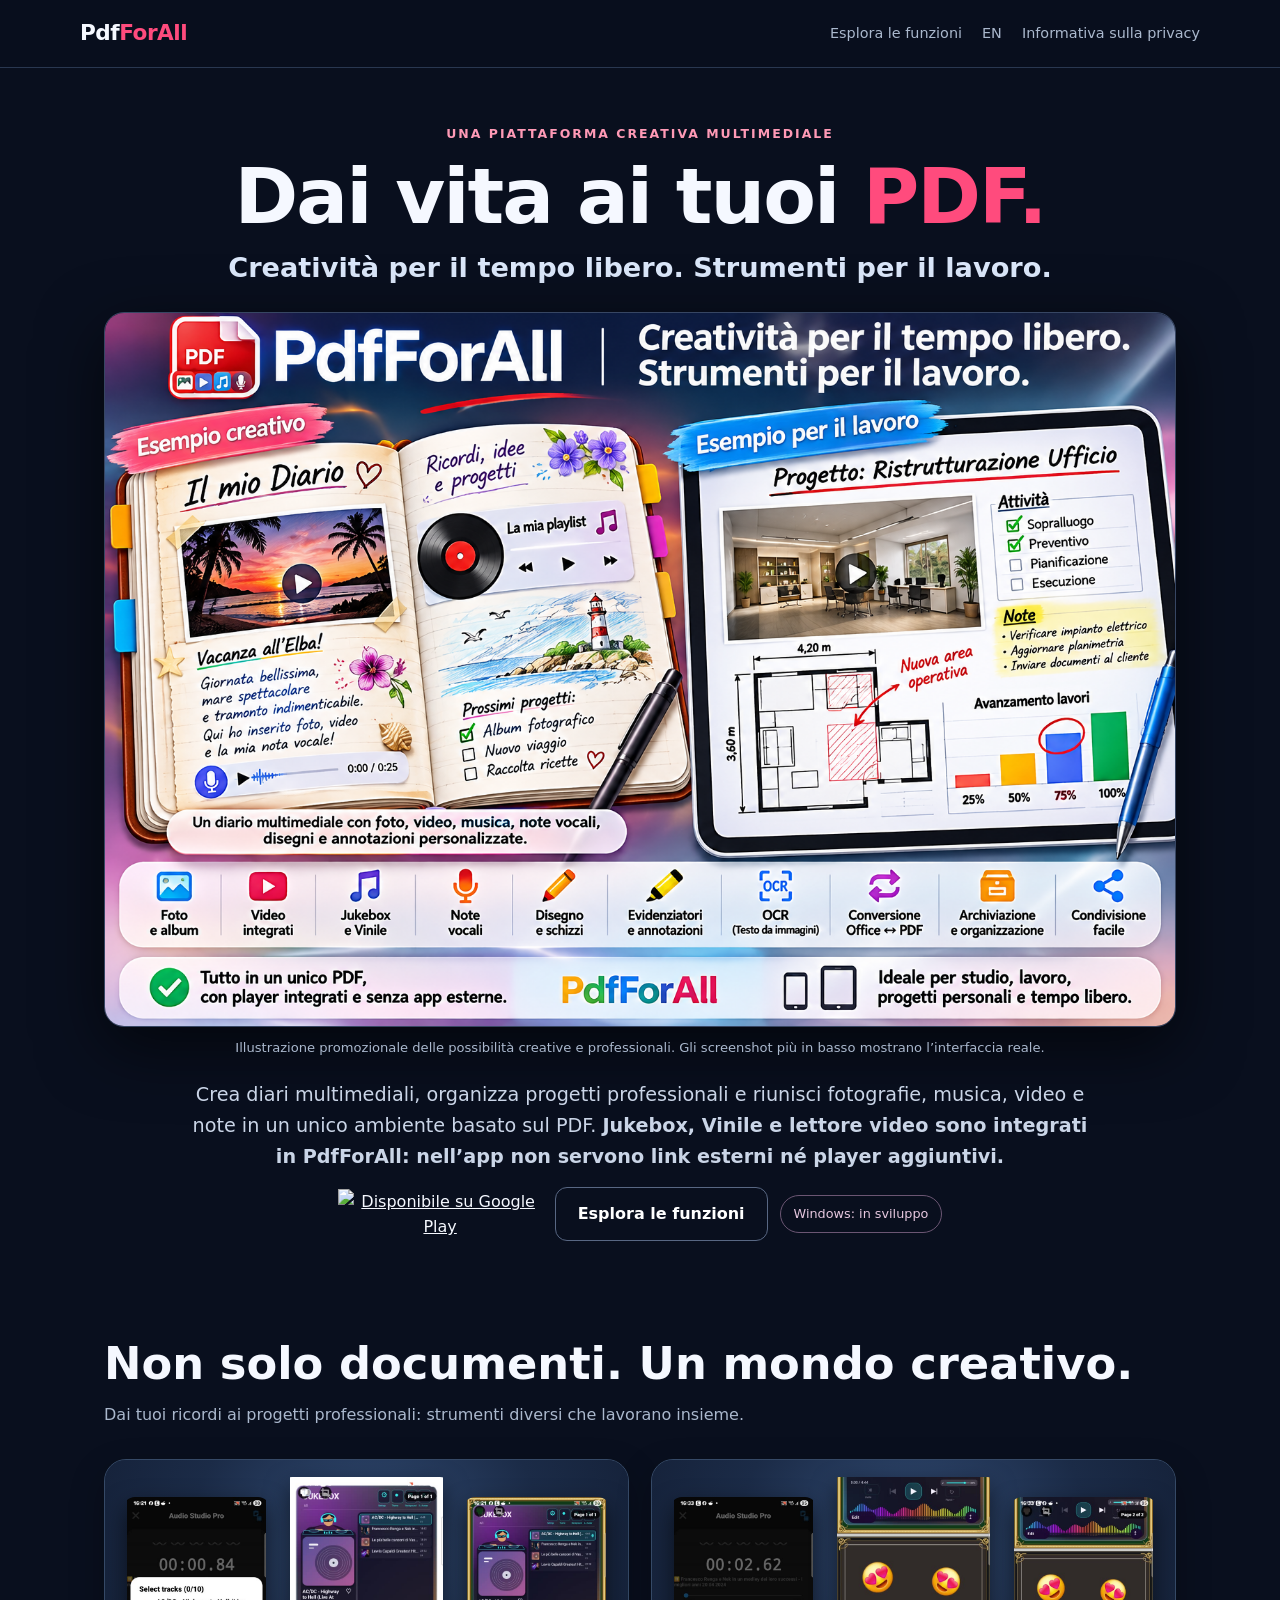
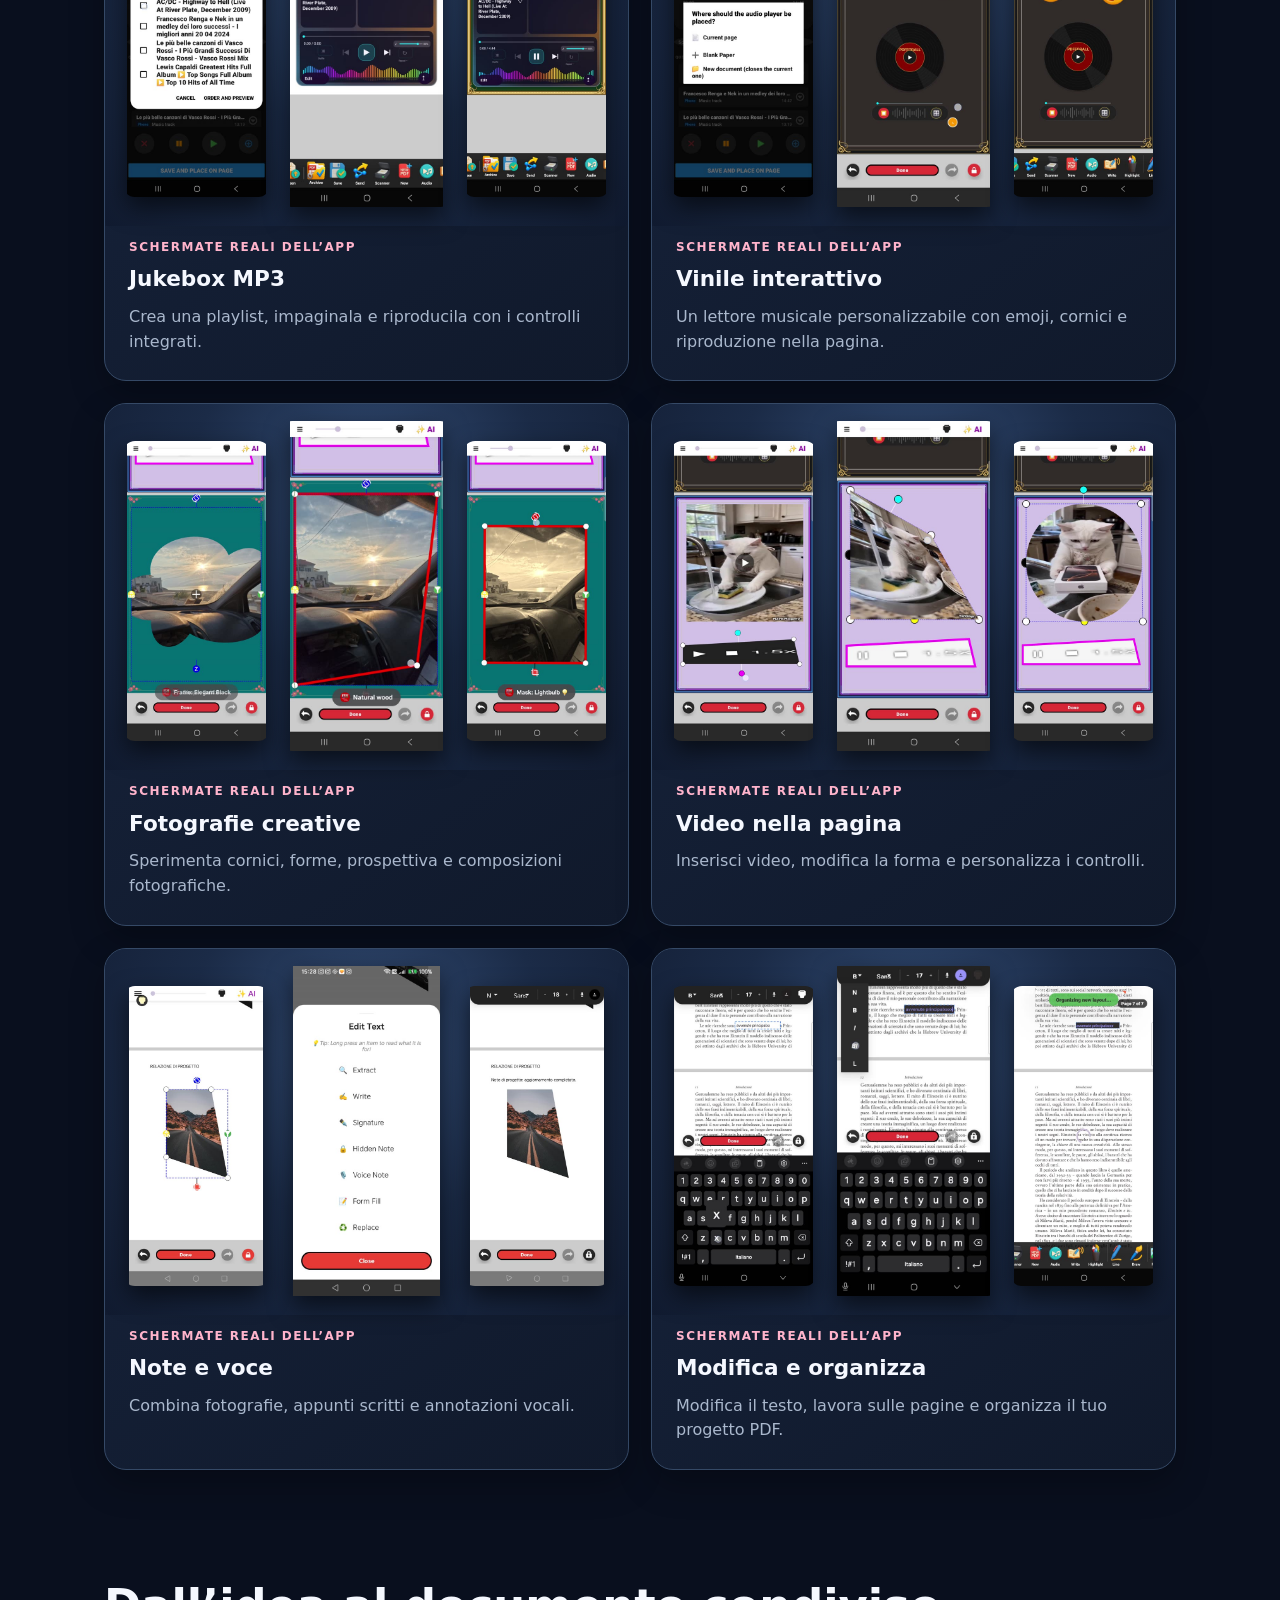
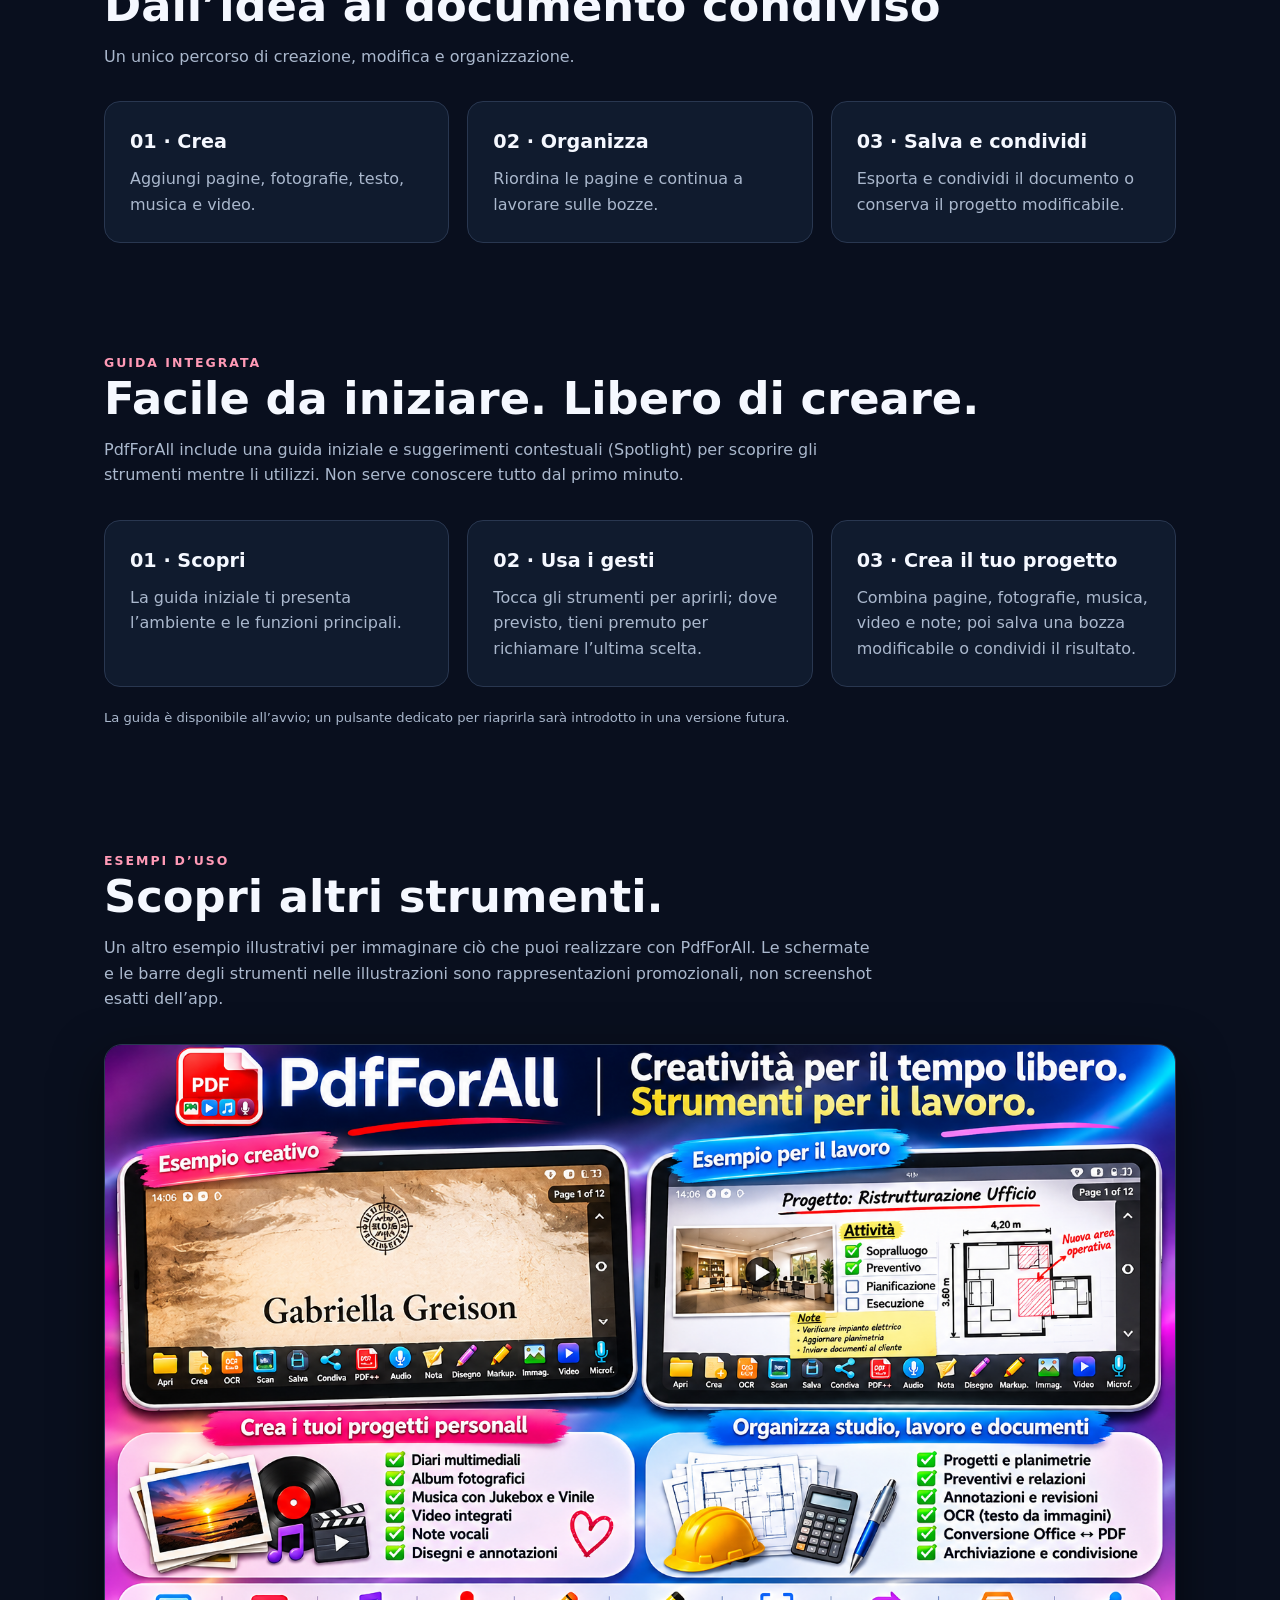
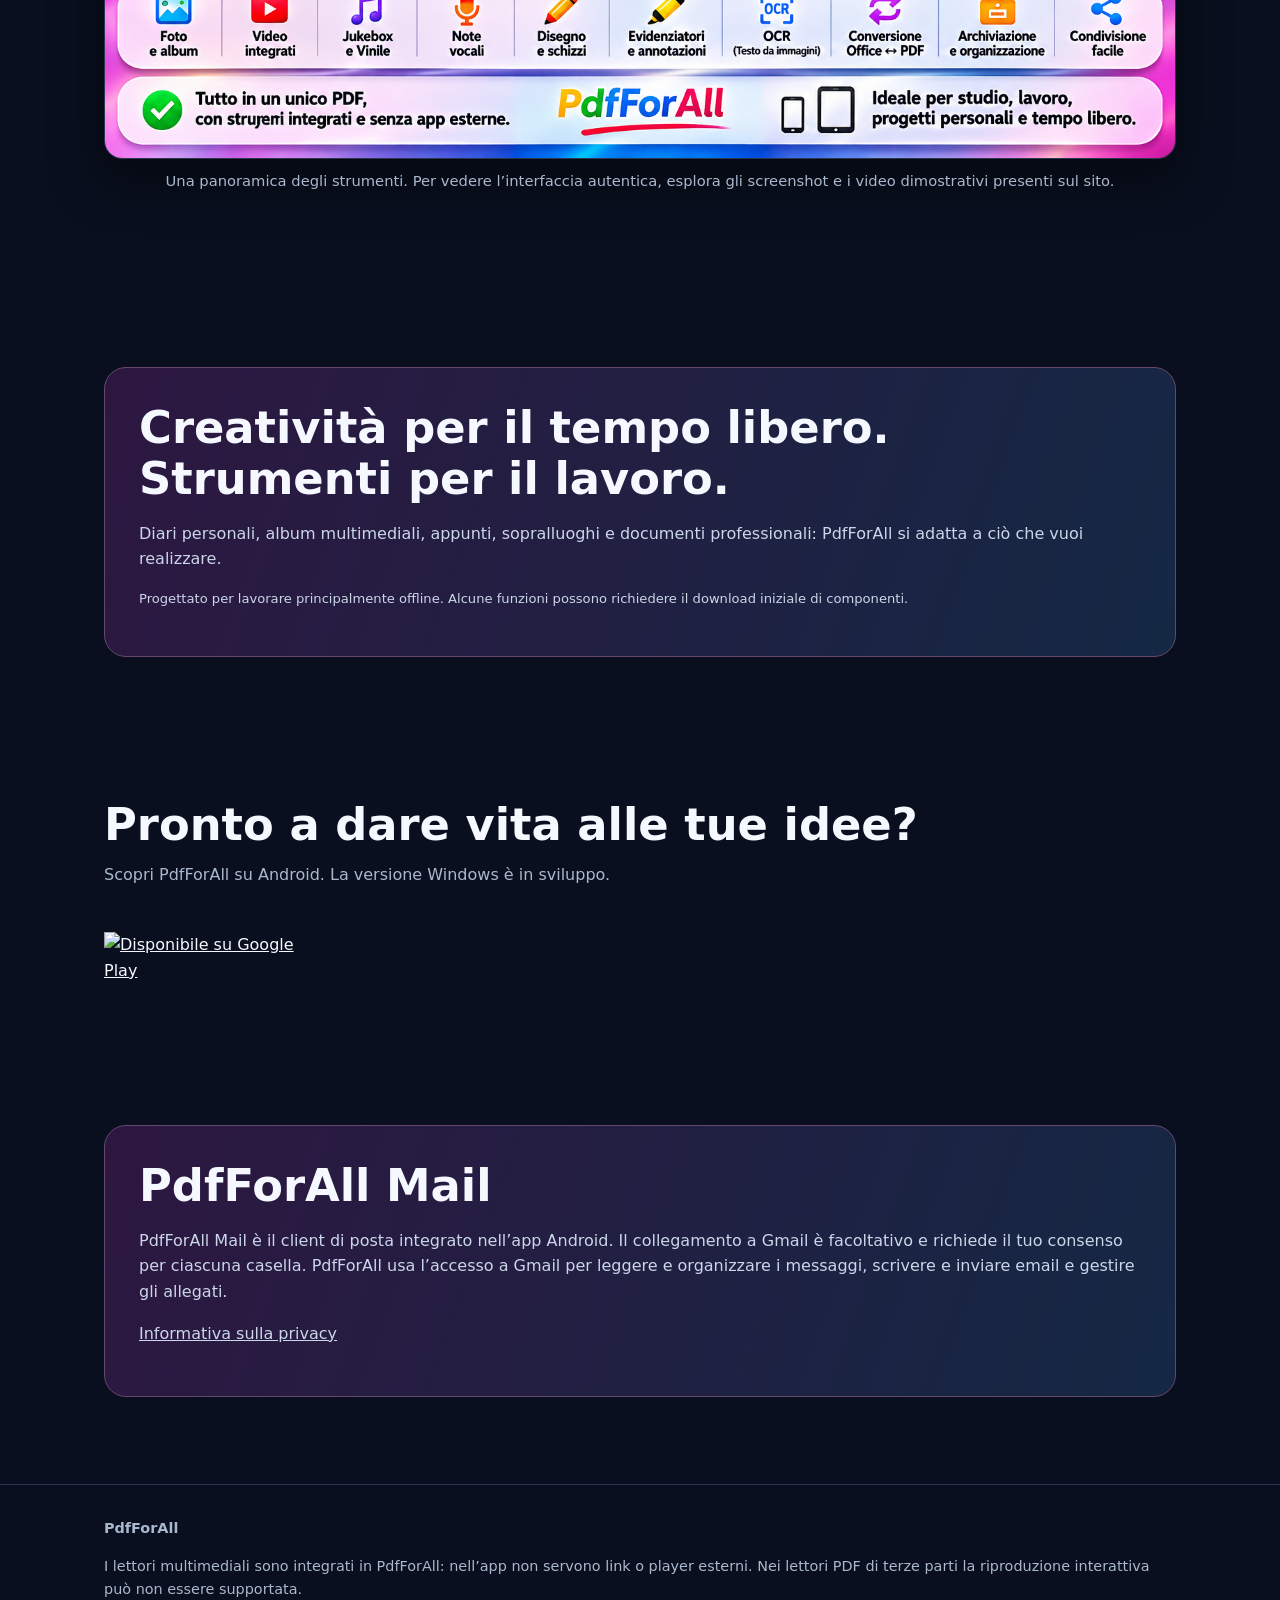
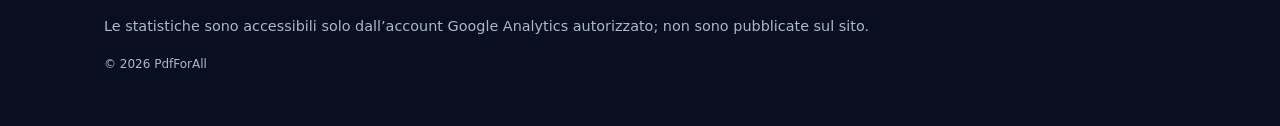
==== commit da3feea6: "Publish PdfForAll Mail privacy policy" ====
--- a/index.html
+++ b/index.html
@@ -14,4 +14,6 @@
 .card .micro{color:#ffb4cc;font-size:.75rem;letter-spacing:1.5px;text-transform:uppercase;font-weight:800;margin-bottom:5px}
 @media(max-width:850px){.cards{grid-template-columns:1fr}.card .shot-gallery{min-height:300px}.card .shot-gallery img{height:270px}.card .shot-gallery img:nth-child(2){height:300px}}
 @media(max-width:420px){.card .shot-gallery{gap:4px;padding:14px 8px;min-height:245px}.card .shot-gallery img{height:225px}.card .shot-gallery img:nth-child(2){height:245px}.card .copy{padding:12px 18px 22px}}
-</style></head><body><header><a class="logo" href="index.html" style="text-decoration:none">Pdf<span>ForAll</span></a><nav><a class="navhide" href="#features">Esplora le funzioni</a><a href="index_en.html" lang="en">EN</a></nav></header><main class="wrap"><section class="hero hero-featured" aria-labelledby="hero-title"><div class="hero-intro"><div class="eyebrow">Una piattaforma creativa multimediale</div><h1 id="hero-title">Dai vita ai tuoi <em>PDF.</em></h1><p class="hero-kicker">Creatività per il tempo libero. Strumenti per il lavoro.</p></div><figure class="hero-banner"><img src="assets/creativita_lavoro_diario.png" alt="Diario multimediale e progetto professionale illustrati per PdfForAll" fetchpriority="high" width="1536" height="1024"><figcaption>Illustrazione promozionale delle possibilità creative e professionali. Gli screenshot più in basso mostrano l’interfaccia reale.</figcaption></figure><div class="hero-actions"><p class="lead">Crea diari multimediali, organizza progetti professionali e riunisci fotografie, musica, video e note in un unico ambiente basato sul PDF. <strong>Jukebox, Vinile e lettore video sono integrati in PdfForAll: nell’app non servono link esterni né player aggiuntivi.</strong></p><div class="hero-buttons"><a class="play-badge" href="https://play.google.com/store/apps/details?id=com.sergio73.pdfforall" target="_blank" rel="noopener noreferrer" aria-label="Disponibile su Google Play"><img src="https://play.google.com/intl/en_us/badges/static/images/badges/it_badge_web_generic.png" alt="Disponibile su Google Play"></a><a class="btn secondary" href="#features">Esplora le funzioni</a><span class="pill">Windows: in sviluppo</span></div></div></section><section id="features"><h2>Non solo documenti. Un mondo creativo.</h2><p class="sub">Dai tuoi ricordi ai progetti professionali: strumenti diversi che lavorano insieme.</p><div class="cards"><article class="card"><div class="shot-gallery"><img loading="lazy" src="assets/gallery/jukebox_1.jpg" alt="Jukebox MP3: schermata 1 di PdfForAll" width="440" height="943"><img loading="lazy" src="assets/gallery/jukebox_2.jpg" alt="Jukebox MP3: schermata 2 di PdfForAll" width="440" height="943"><img loading="lazy" src="assets/gallery/jukebox_3.jpg" alt="Jukebox MP3: schermata 3 di PdfForAll" width="440" height="943"></div><div class="copy"><div class="micro">Schermate reali dell’app</div><h3>Jukebox MP3</h3><p>Crea una playlist, impaginala e riproducila con i controlli integrati.</p></div></article><article class="card"><div class="shot-gallery"><img loading="lazy" src="assets/gallery/vinile_1.jpg" alt="Vinile interattivo: schermata 1 di PdfForAll" width="440" height="943"><img loading="lazy" src="assets/gallery/vinile_2.jpg" alt="Vinile interattivo: schermata 2 di PdfForAll" width="440" height="943"><img loading="lazy" src="assets/gallery/vinile_3.jpg" alt="Vinile interattivo: schermata 3 di PdfForAll" width="440" height="943"></div><div class="copy"><div class="micro">Schermate reali dell’app</div><h3>Vinile interattivo</h3><p>Un lettore musicale personalizzabile con emoji, cornici e riproduzione nella pagina.</p></div></article><article class="card"><div class="shot-gallery"><img loading="lazy" src="assets/gallery/foto_1.jpg" alt="Fotografie creative: schermata 1 di PdfForAll" width="440" height="943"><img loading="lazy" src="assets/gallery/foto_2.jpg" alt="Fotografie creative: schermata 2 di PdfForAll" width="440" height="943"><img loading="lazy" src="assets/gallery/foto_3.jpg" alt="Fotografie creative: schermata 3 di PdfForAll" width="440" height="943"></div><div class="copy"><div class="micro">Schermate reali dell’app</div><h3>Fotografie creative</h3><p>Sperimenta cornici, forme, prospettiva e composizioni fotografiche.</p></div></article><article class="card"><div class="shot-gallery"><img loading="lazy" src="assets/gallery/video_1.jpg" alt="Video nella pagina: schermata 1 di PdfForAll" width="440" height="943"><img loading="lazy" src="assets/gallery/video_2.jpg" alt="Video nella pagina: schermata 2 di PdfForAll" width="440" height="943"><img loading="lazy" src="assets/gallery/video_3.jpg" alt="Video nella pagina: schermata 3 di PdfForAll" width="440" height="943"></div><div class="copy"><div class="micro">Schermate reali dell’app</div><h3>Video nella pagina</h3><p>Inserisci video, modifica la forma e personalizza i controlli.</p></div></article><article class="card"><div class="shot-gallery"><img loading="lazy" src="assets/gallery/note_1.jpg" alt="Note e voce: schermata 1 di PdfForAll" width="440" height="943"><img loading="lazy" src="assets/gallery/note_2.jpg" alt="Note e voce: schermata 2 di PdfForAll" width="440" height="943"><img loading="lazy" src="assets/gallery/note_3.jpg" alt="Note e voce: schermata 3 di PdfForAll" width="440" height="943"></div><div class="copy"><div class="micro">Schermate reali dell’app</div><h3>Note e voce</h3><p>Combina fotografie, appunti scritti e annotazioni vocali.</p></div></article><article class="card"><div class="shot-gallery"><img loading="lazy" src="assets/gallery/sostituzione_riordina_1.jpg" alt="Modifica e organizza: schermata 1 di PdfForAll" width="440" height="943"><img loading="lazy" src="assets/gallery/sostituzione_riordina_2.jpg" alt="Modifica e organizza: schermata 2 di PdfForAll" width="440" height="943"><img loading="lazy" src="assets/gallery/sostituzione_riordina_3.jpg" alt="Modifica e organizza: schermata 3 di PdfForAll" width="440" height="943"></div><div class="copy"><div class="micro">Schermate reali dell’app</div><h3>Modifica e organizza</h3><p>Modifica il testo, lavora sulle pagine e organizza il tuo progetto PDF.</p></div></article></div></section><section><h2>Dall’idea al documento condiviso</h2><p class="sub">Un unico percorso di creazione, modifica e organizzazione.</p><div class="steps"><div class="step"><strong>01 · Crea</strong><p>Aggiungi pagine, fotografie, testo, musica e video.</p></div><div class="step"><strong>02 · Organizza</strong><p>Riordina le pagine e continua a lavorare sulle bozze.</p></div><div class="step"><strong>03 · Salva e condividi</strong><p>Esporta e condividi il documento o conserva il progetto modificabile.</p></div></div></section><section id="guide" aria-labelledby="guide-title"><div class="eyebrow">Guida integrata</div><h2 id="guide-title">Facile da iniziare. Libero di creare.</h2><p class="sub">PdfForAll include una guida iniziale e suggerimenti contestuali (Spotlight) per scoprire gli strumenti mentre li utilizzi. Non serve conoscere tutto dal primo minuto.</p><div class="steps"><div class="step"><strong>01 · Scopri</strong><p>La guida iniziale ti presenta l’ambiente e le funzioni principali.</p></div><div class="step"><strong>02 · Usa i gesti</strong><p>Tocca gli strumenti per aprirli; dove previsto, tieni premuto per richiamare l’ultima scelta.</p></div><div class="step"><strong>03 · Crea il tuo progetto</strong><p>Combina pagine, fotografie, musica, video e note; poi salva una bozza modificabile o condividi il risultato.</p></div></div><p class="small guide-note">La guida è disponibile all’avvio; un pulsante dedicato per riaprirla sarà introdotto in una versione futura.</p></section><section id="esempi" class="showcase"><div class="eyebrow">Esempi d’uso</div><h2>Scopri altri strumenti.</h2><p class="sub">Un altro esempio illustrativi per immaginare ciò che puoi realizzare con PdfForAll. Le schermate e le barre degli strumenti nelle illustrazioni sono rappresentazioni promozionali, non screenshot esatti dell’app.</p><figure class="showcase-figure"><img loading="lazy" src="assets/creativita_lavoro_toolbar.png" alt="Illustrazione promozionale di PdfForAll con due schermate, strumenti creativi e funzionalità professionali"><figcaption>Una panoramica degli strumenti. Per vedere l’interfaccia autentica, esplora gli screenshot e i video dimostrativi presenti sul sito.</figcaption></figure></section><section><div class="band"><h2>Creatività per il tempo libero. Strumenti per il lavoro.</h2><p>Diari personali, album multimediali, appunti, sopralluoghi e documenti professionali: PdfForAll si adatta a ciò che vuoi realizzare.</p><p class="small">Progettato per lavorare principalmente offline. Alcune funzioni possono richiedere il download iniziale di componenti.</p></div></section><section><h2>Pronto a dare vita alle tue idee?</h2><p class="sub">Scopri PdfForAll su Android. La versione Windows è in sviluppo.</p><a class="play-badge" href="https://play.google.com/store/apps/details?id=com.sergio73.pdfforall" target="_blank" rel="noopener noreferrer" aria-label="Scarica da Google Play"><img src="https://play.google.com/intl/en_us/badges/static/images/badges/it_badge_web_generic.png" alt="Disponibile su Google Play"></a></section></main><footer class="foot"><div class="wrap"><strong>PdfForAll</strong><p>I lettori multimediali sono integrati in PdfForAll: nell’app non servono link o player esterni. Nei lettori PDF di terze parti la riproduzione interattiva può non essere supportata.</p><p>Le statistiche sono accessibili solo dall’account Google Analytics autorizzato; non sono pubblicate sul sito.</p><small>© 2026 PdfForAll</small></div></footer></body></html>+</style></head><body><header><a class="logo" href="index.html" style="text-decoration:none">Pdf<span>ForAll</span></a><nav><a class="navhide" href="#features">Esplora le funzioni</a><a href="index_en.html" lang="en">EN</a><a href="privacy.html" lang="it">Informativa sulla privacy</a></nav></header><main class="wrap"><section class="hero hero-featured" aria-labelledby="hero-title"><div class="hero-intro"><div class="eyebrow">Una piattaforma creativa multimediale</div><h1 id="hero-title">Dai vita ai tuoi <em>PDF.</em></h1><p class="hero-kicker">Creatività per il tempo libero. Strumenti per il lavoro.</p></div><figure class="hero-banner"><img src="assets/creativita_lavoro_diario.png" alt="Diario multimediale e progetto professionale illustrati per PdfForAll" fetchpriority="high" width="1536" height="1024"><figcaption>Illustrazione promozionale delle possibilità creative e professionali. Gli screenshot più in basso mostrano l’interfaccia reale.</figcaption></figure><div class="hero-actions"><p class="lead">Crea diari multimediali, organizza progetti professionali e riunisci fotografie, musica, video e note in un unico ambiente basato sul PDF. <strong>Jukebox, Vinile e lettore video sono integrati in PdfForAll: nell’app non servono link esterni né player aggiuntivi.</strong></p><div class="hero-buttons"><a class="play-badge" href="https://play.google.com/store/apps/details?id=com.sergio73.pdfforall" target="_blank" rel="noopener noreferrer" aria-label="Disponibile su Google Play"><img src="https://play.google.com/intl/en_us/badges/static/images/badges/it_badge_web_generic.png" alt="Disponibile su Google Play"></a><a class="btn secondary" href="#features">Esplora le funzioni</a><span class="pill">Windows: in sviluppo</span></div></div></section><section id="features"><h2>Non solo documenti. Un mondo creativo.</h2><p class="sub">Dai tuoi ricordi ai progetti professionali: strumenti diversi che lavorano insieme.</p><div class="cards"><article class="card"><div class="shot-gallery"><img loading="lazy" src="assets/gallery/jukebox_1.jpg" alt="Jukebox MP3: schermata 1 di PdfForAll" width="440" height="943"><img loading="lazy" src="assets/gallery/jukebox_2.jpg" alt="Jukebox MP3: schermata 2 di PdfForAll" width="440" height="943"><img loading="lazy" src="assets/gallery/jukebox_3.jpg" alt="Jukebox MP3: schermata 3 di PdfForAll" width="440" height="943"></div><div class="copy"><div class="micro">Schermate reali dell’app</div><h3>Jukebox MP3</h3><p>Crea una playlist, impaginala e riproducila con i controlli integrati.</p></div></article><article class="card"><div class="shot-gallery"><img loading="lazy" src="assets/gallery/vinile_1.jpg" alt="Vinile interattivo: schermata 1 di PdfForAll" width="440" height="943"><img loading="lazy" src="assets/gallery/vinile_2.jpg" alt="Vinile interattivo: schermata 2 di PdfForAll" width="440" height="943"><img loading="lazy" src="assets/gallery/vinile_3.jpg" alt="Vinile interattivo: schermata 3 di PdfForAll" width="440" height="943"></div><div class="copy"><div class="micro">Schermate reali dell’app</div><h3>Vinile interattivo</h3><p>Un lettore musicale personalizzabile con emoji, cornici e riproduzione nella pagina.</p></div></article><article class="card"><div class="shot-gallery"><img loading="lazy" src="assets/gallery/foto_1.jpg" alt="Fotografie creative: schermata 1 di PdfForAll" width="440" height="943"><img loading="lazy" src="assets/gallery/foto_2.jpg" alt="Fotografie creative: schermata 2 di PdfForAll" width="440" height="943"><img loading="lazy" src="assets/gallery/foto_3.jpg" alt="Fotografie creative: schermata 3 di PdfForAll" width="440" height="943"></div><div class="copy"><div class="micro">Schermate reali dell’app</div><h3>Fotografie creative</h3><p>Sperimenta cornici, forme, prospettiva e composizioni fotografiche.</p></div></article><article class="card"><div class="shot-gallery"><img loading="lazy" src="assets/gallery/video_1.jpg" alt="Video nella pagina: schermata 1 di PdfForAll" width="440" height="943"><img loading="lazy" src="assets/gallery/video_2.jpg" alt="Video nella pagina: schermata 2 di PdfForAll" width="440" height="943"><img loading="lazy" src="assets/gallery/video_3.jpg" alt="Video nella pagina: schermata 3 di PdfForAll" width="440" height="943"></div><div class="copy"><div class="micro">Schermate reali dell’app</div><h3>Video nella pagina</h3><p>Inserisci video, modifica la forma e personalizza i controlli.</p></div></article><article class="card"><div class="shot-gallery"><img loading="lazy" src="assets/gallery/note_1.jpg" alt="Note e voce: schermata 1 di PdfForAll" width="440" height="943"><img loading="lazy" src="assets/gallery/note_2.jpg" alt="Note e voce: schermata 2 di PdfForAll" width="440" height="943"><img loading="lazy" src="assets/gallery/note_3.jpg" alt="Note e voce: schermata 3 di PdfForAll" width="440" height="943"></div><div class="copy"><div class="micro">Schermate reali dell’app</div><h3>Note e voce</h3><p>Combina fotografie, appunti scritti e annotazioni vocali.</p></div></article><article class="card"><div class="shot-gallery"><img loading="lazy" src="assets/gallery/sostituzione_riordina_1.jpg" alt="Modifica e organizza: schermata 1 di PdfForAll" width="440" height="943"><img loading="lazy" src="assets/gallery/sostituzione_riordina_2.jpg" alt="Modifica e organizza: schermata 2 di PdfForAll" width="440" height="943"><img loading="lazy" src="assets/gallery/sostituzione_riordina_3.jpg" alt="Modifica e organizza: schermata 3 di PdfForAll" width="440" height="943"></div><div class="copy"><div class="micro">Schermate reali dell’app</div><h3>Modifica e organizza</h3><p>Modifica il testo, lavora sulle pagine e organizza il tuo progetto PDF.</p></div></article></div></section><section><h2>Dall’idea al documento condiviso</h2><p class="sub">Un unico percorso di creazione, modifica e organizzazione.</p><div class="steps"><div class="step"><strong>01 · Crea</strong><p>Aggiungi pagine, fotografie, testo, musica e video.</p></div><div class="step"><strong>02 · Organizza</strong><p>Riordina le pagine e continua a lavorare sulle bozze.</p></div><div class="step"><strong>03 · Salva e condividi</strong><p>Esporta e condividi il documento o conserva il progetto modificabile.</p></div></div></section><section id="guide" aria-labelledby="guide-title"><div class="eyebrow">Guida integrata</div><h2 id="guide-title">Facile da iniziare. Libero di creare.</h2><p class="sub">PdfForAll include una guida iniziale e suggerimenti contestuali (Spotlight) per scoprire gli strumenti mentre li utilizzi. Non serve conoscere tutto dal primo minuto.</p><div class="steps"><div class="step"><strong>01 · Scopri</strong><p>La guida iniziale ti presenta l’ambiente e le funzioni principali.</p></div><div class="step"><strong>02 · Usa i gesti</strong><p>Tocca gli strumenti per aprirli; dove previsto, tieni premuto per richiamare l’ultima scelta.</p></div><div class="step"><strong>03 · Crea il tuo progetto</strong><p>Combina pagine, fotografie, musica, video e note; poi salva una bozza modificabile o condividi il risultato.</p></div></div><p class="small guide-note">La guida è disponibile all’avvio; un pulsante dedicato per riaprirla sarà introdotto in una versione futura.</p></section><section id="esempi" class="showcase"><div class="eyebrow">Esempi d’uso</div><h2>Scopri altri strumenti.</h2><p class="sub">Un altro esempio illustrativi per immaginare ciò che puoi realizzare con PdfForAll. Le schermate e le barre degli strumenti nelle illustrazioni sono rappresentazioni promozionali, non screenshot esatti dell’app.</p><figure class="showcase-figure"><img loading="lazy" src="assets/creativita_lavoro_toolbar.png" alt="Illustrazione promozionale di PdfForAll con due schermate, strumenti creativi e funzionalità professionali"><figcaption>Una panoramica degli strumenti. Per vedere l’interfaccia autentica, esplora gli screenshot e i video dimostrativi presenti sul sito.</figcaption></figure></section><section><div class="band"><h2>Creatività per il tempo libero. Strumenti per il lavoro.</h2><p>Diari personali, album multimediali, appunti, sopralluoghi e documenti professionali: PdfForAll si adatta a ciò che vuoi realizzare.</p><p class="small">Progettato per lavorare principalmente offline. Alcune funzioni possono richiedere il download iniziale di componenti.</p></div></section><section><h2>Pronto a dare vita alle tue idee?</h2><p class="sub">Scopri PdfForAll su Android. La versione Windows è in sviluppo.</p><a class="play-badge" href="https://play.google.com/store/apps/details?id=com.sergio73.pdfforall" target="_blank" rel="noopener noreferrer" aria-label="Scarica da Google Play"><img src="https://play.google.com/intl/en_us/badges/static/images/badges/it_badge_web_generic.png" alt="Disponibile su Google Play"></a></section>
+<section id="mail" aria-labelledby="mail-title"><div class="band"><h2 id="mail-title">PdfForAll Mail</h2><p>PdfForAll Mail è il client di posta integrato nell’app Android. Il collegamento a Gmail è facoltativo e richiede il tuo consenso per ciascuna casella. PdfForAll usa l’accesso a Gmail per leggere e organizzare i messaggi, scrivere e inviare email e gestire gli allegati.</p><p><a href="privacy.html" lang="it">Informativa sulla privacy</a></p></div></section>
+</main><footer class="foot"><div class="wrap"><strong>PdfForAll</strong><p>I lettori multimediali sono integrati in PdfForAll: nell’app non servono link o player esterni. Nei lettori PDF di terze parti la riproduzione interattiva può non essere supportata.</p><p>Le statistiche sono accessibili solo dall’account Google Analytics autorizzato; non sono pubblicate sul sito.</p><small>© 2026 PdfForAll</small></div></footer></body></html>
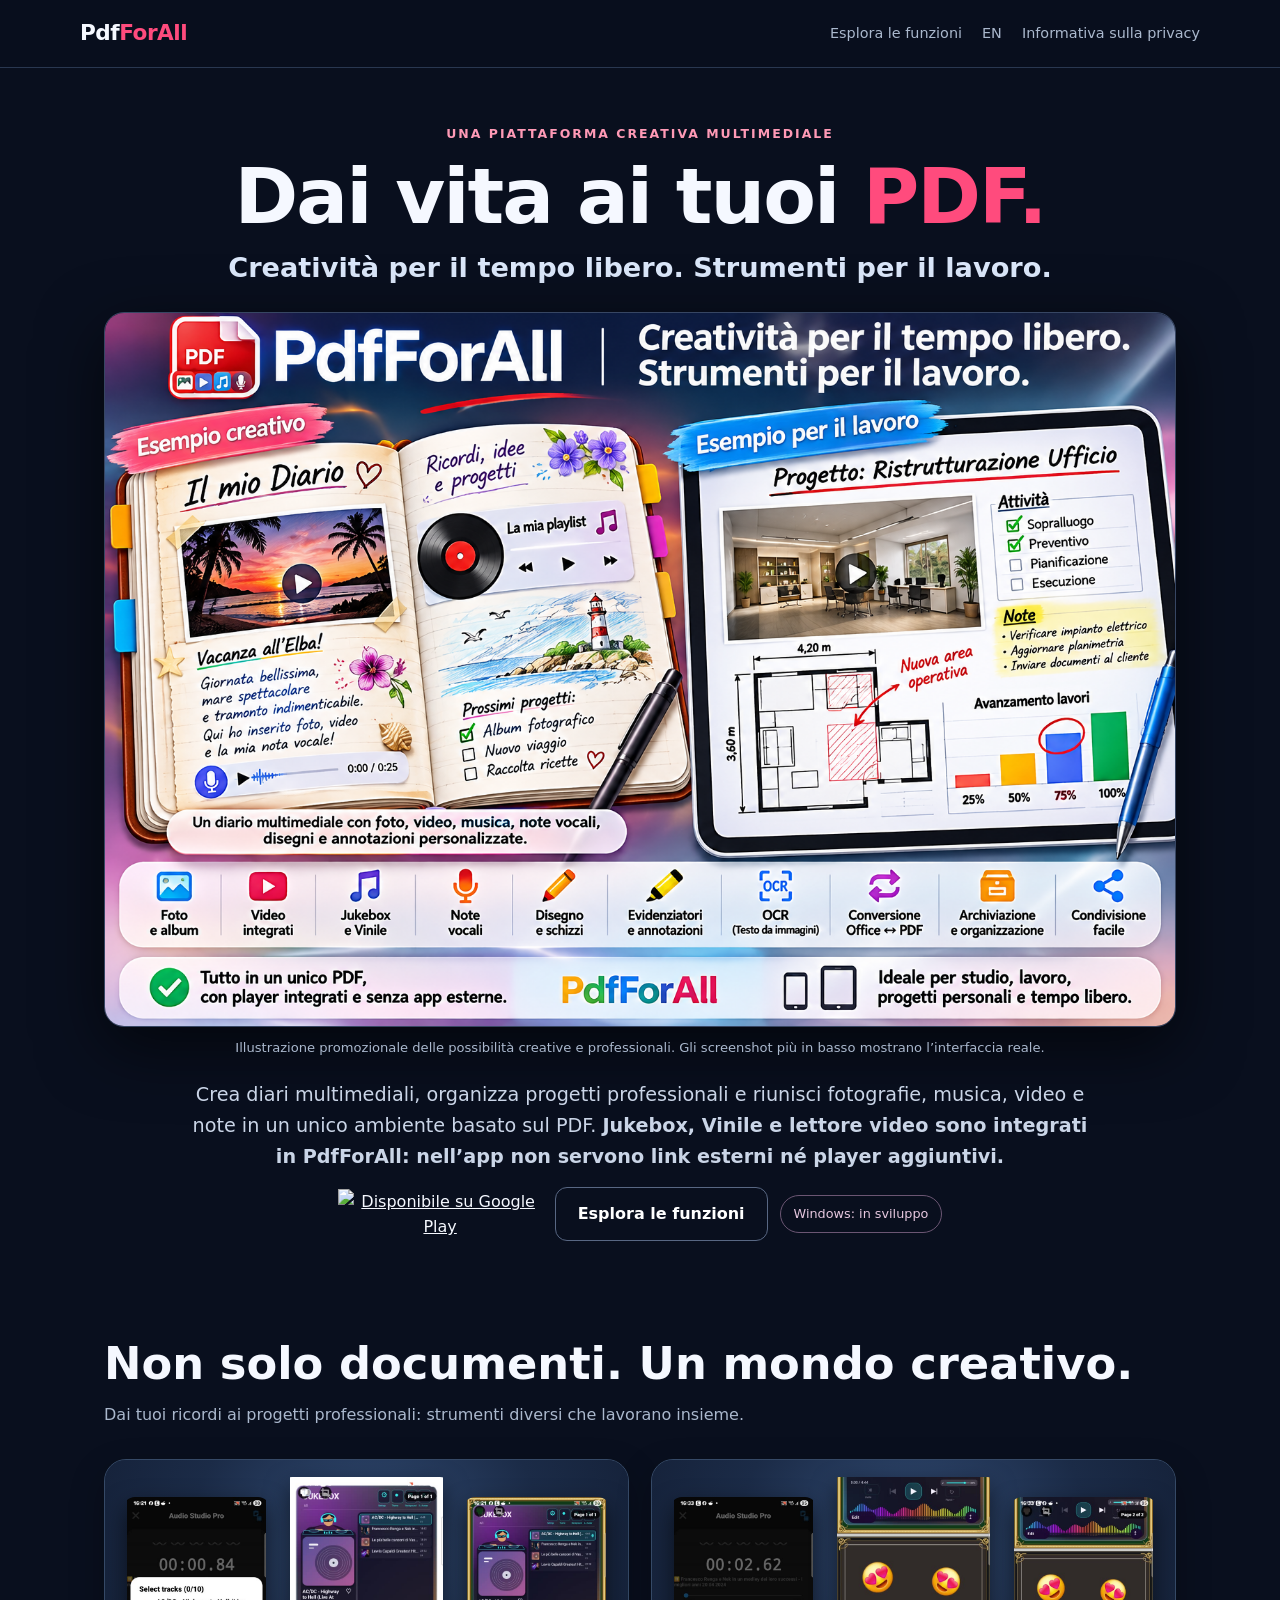
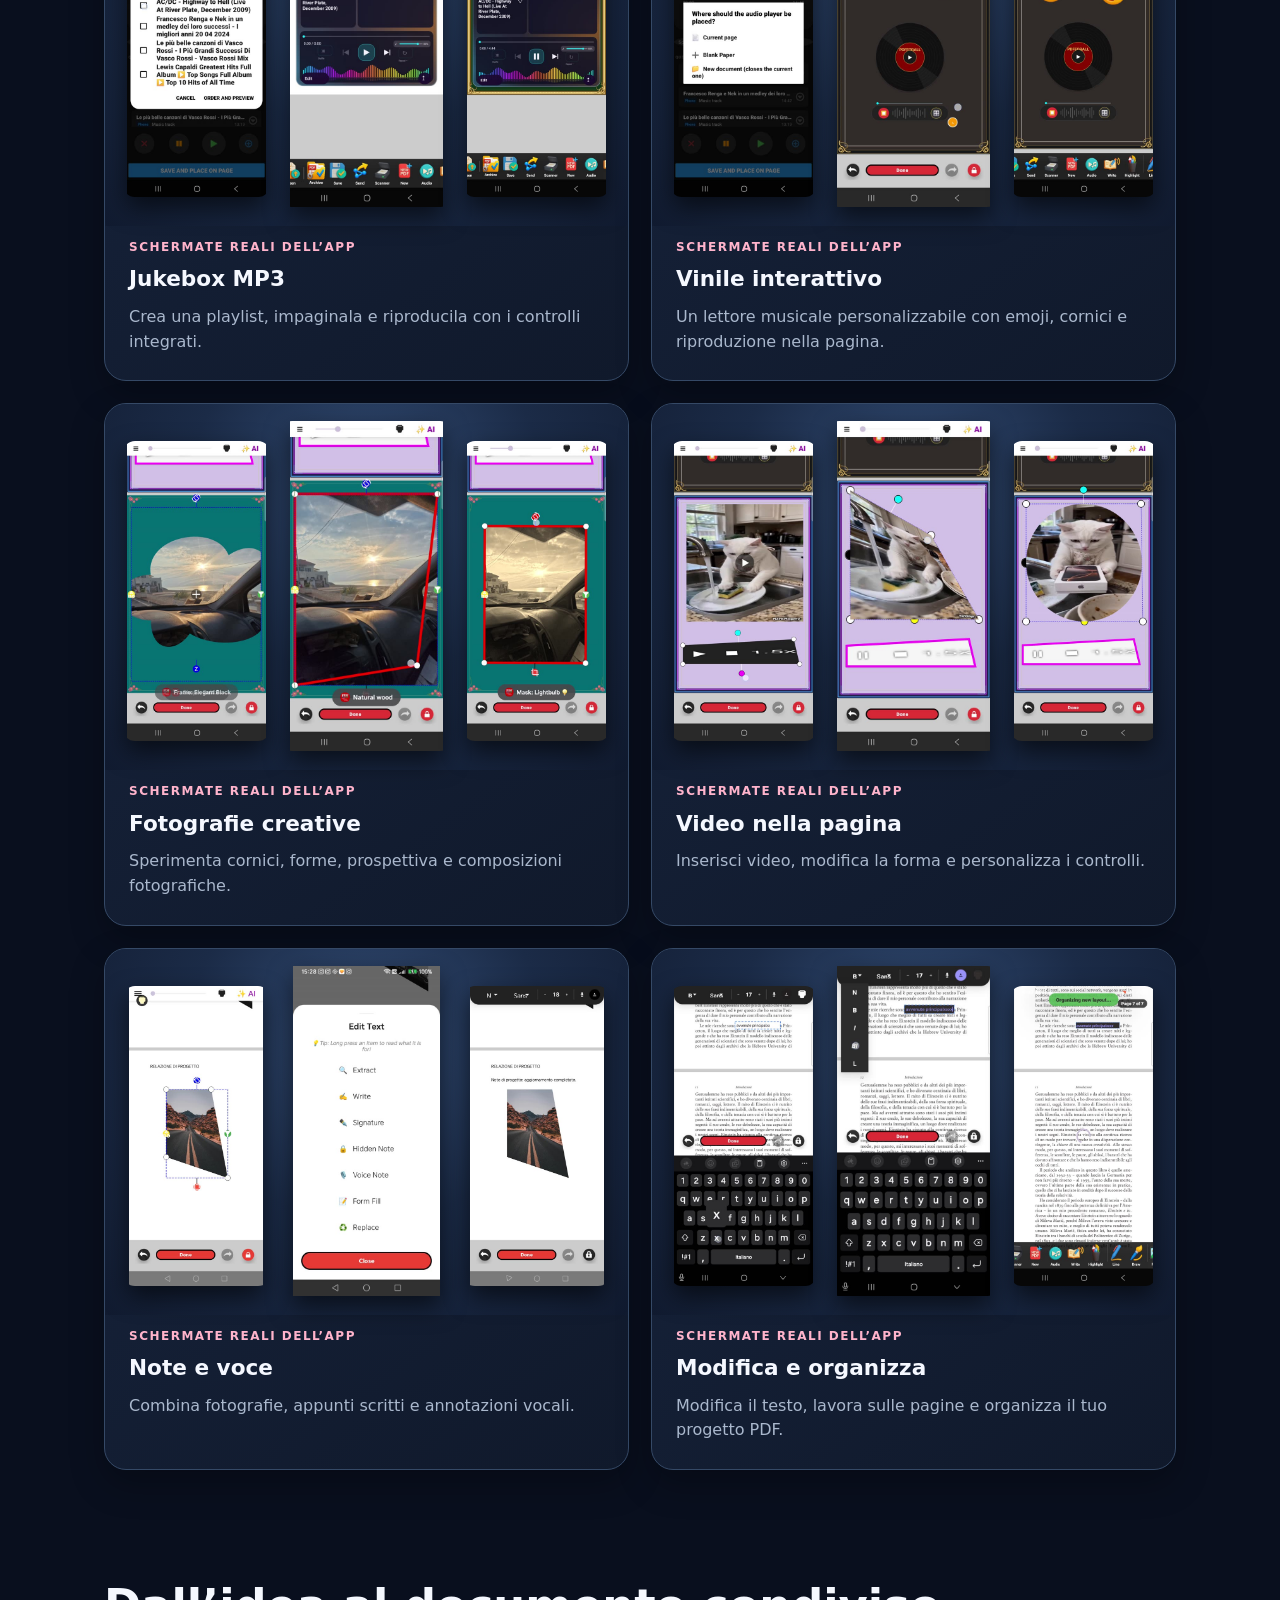
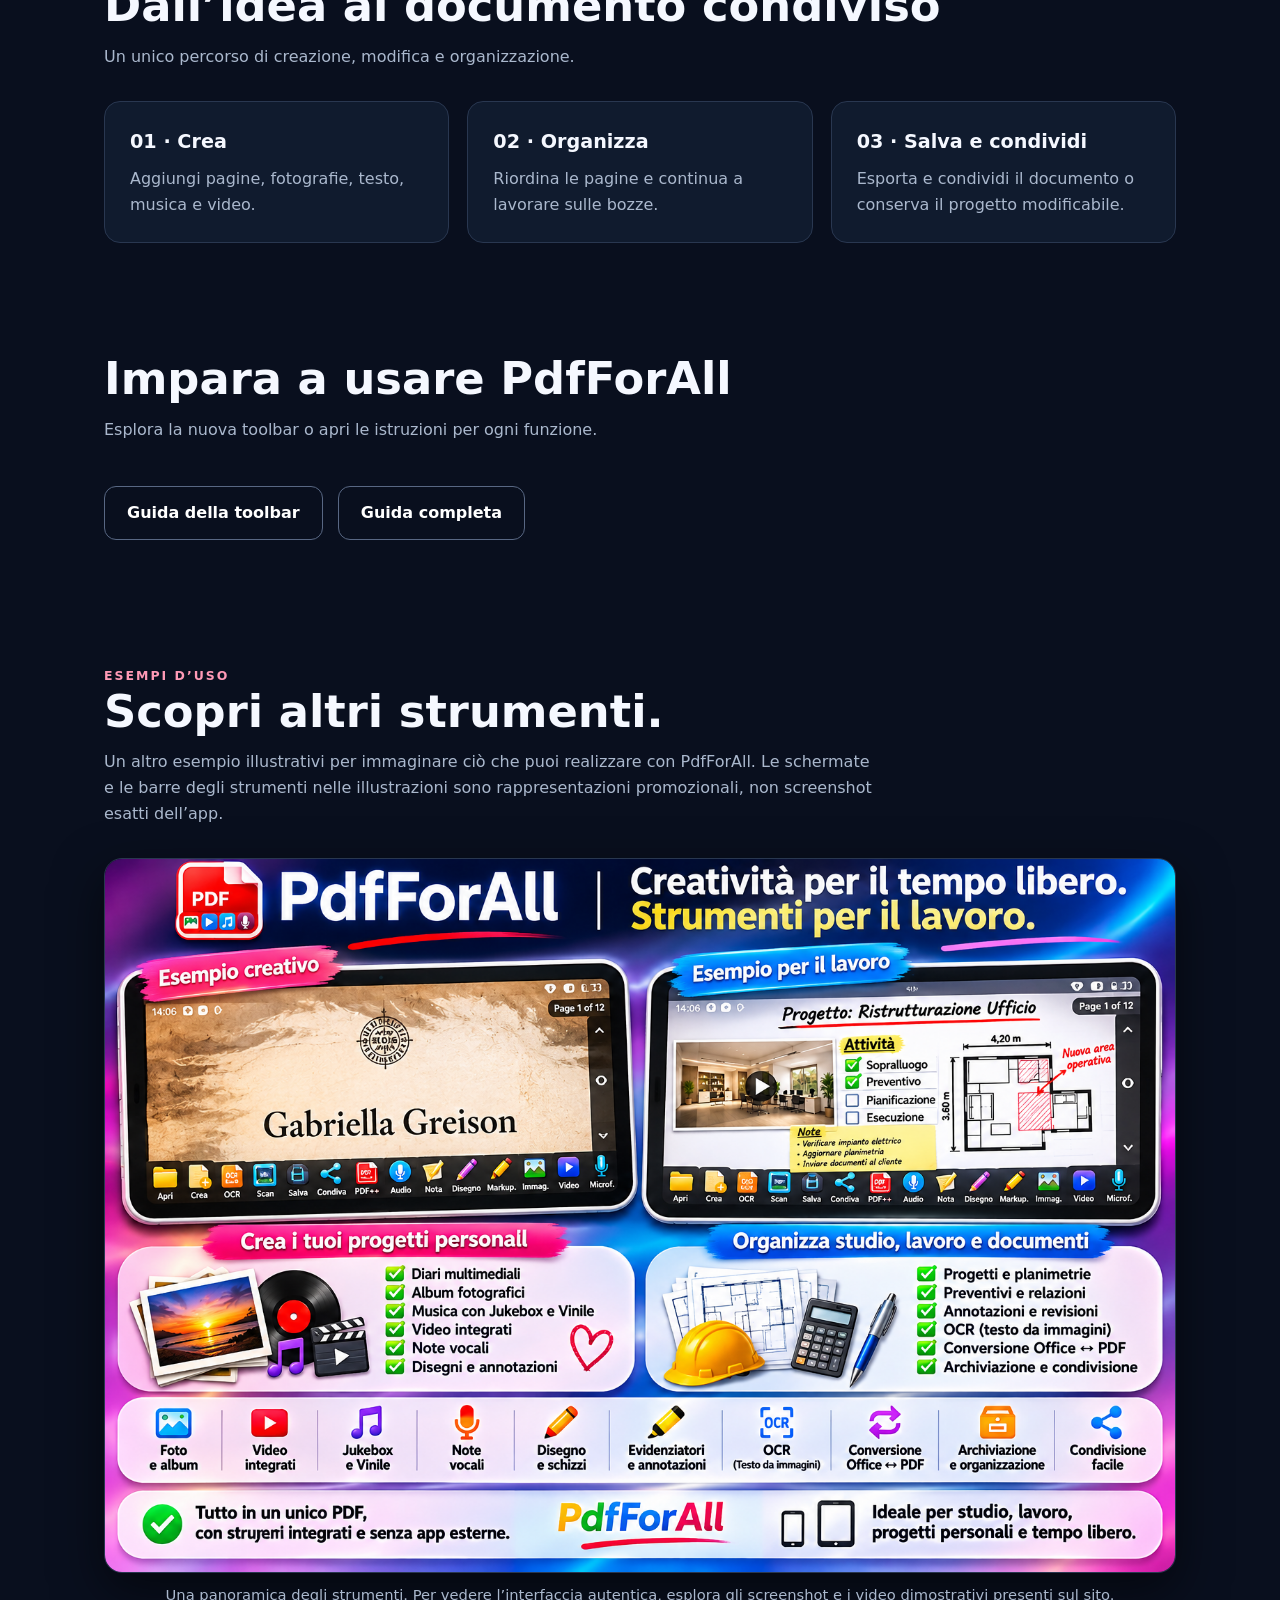
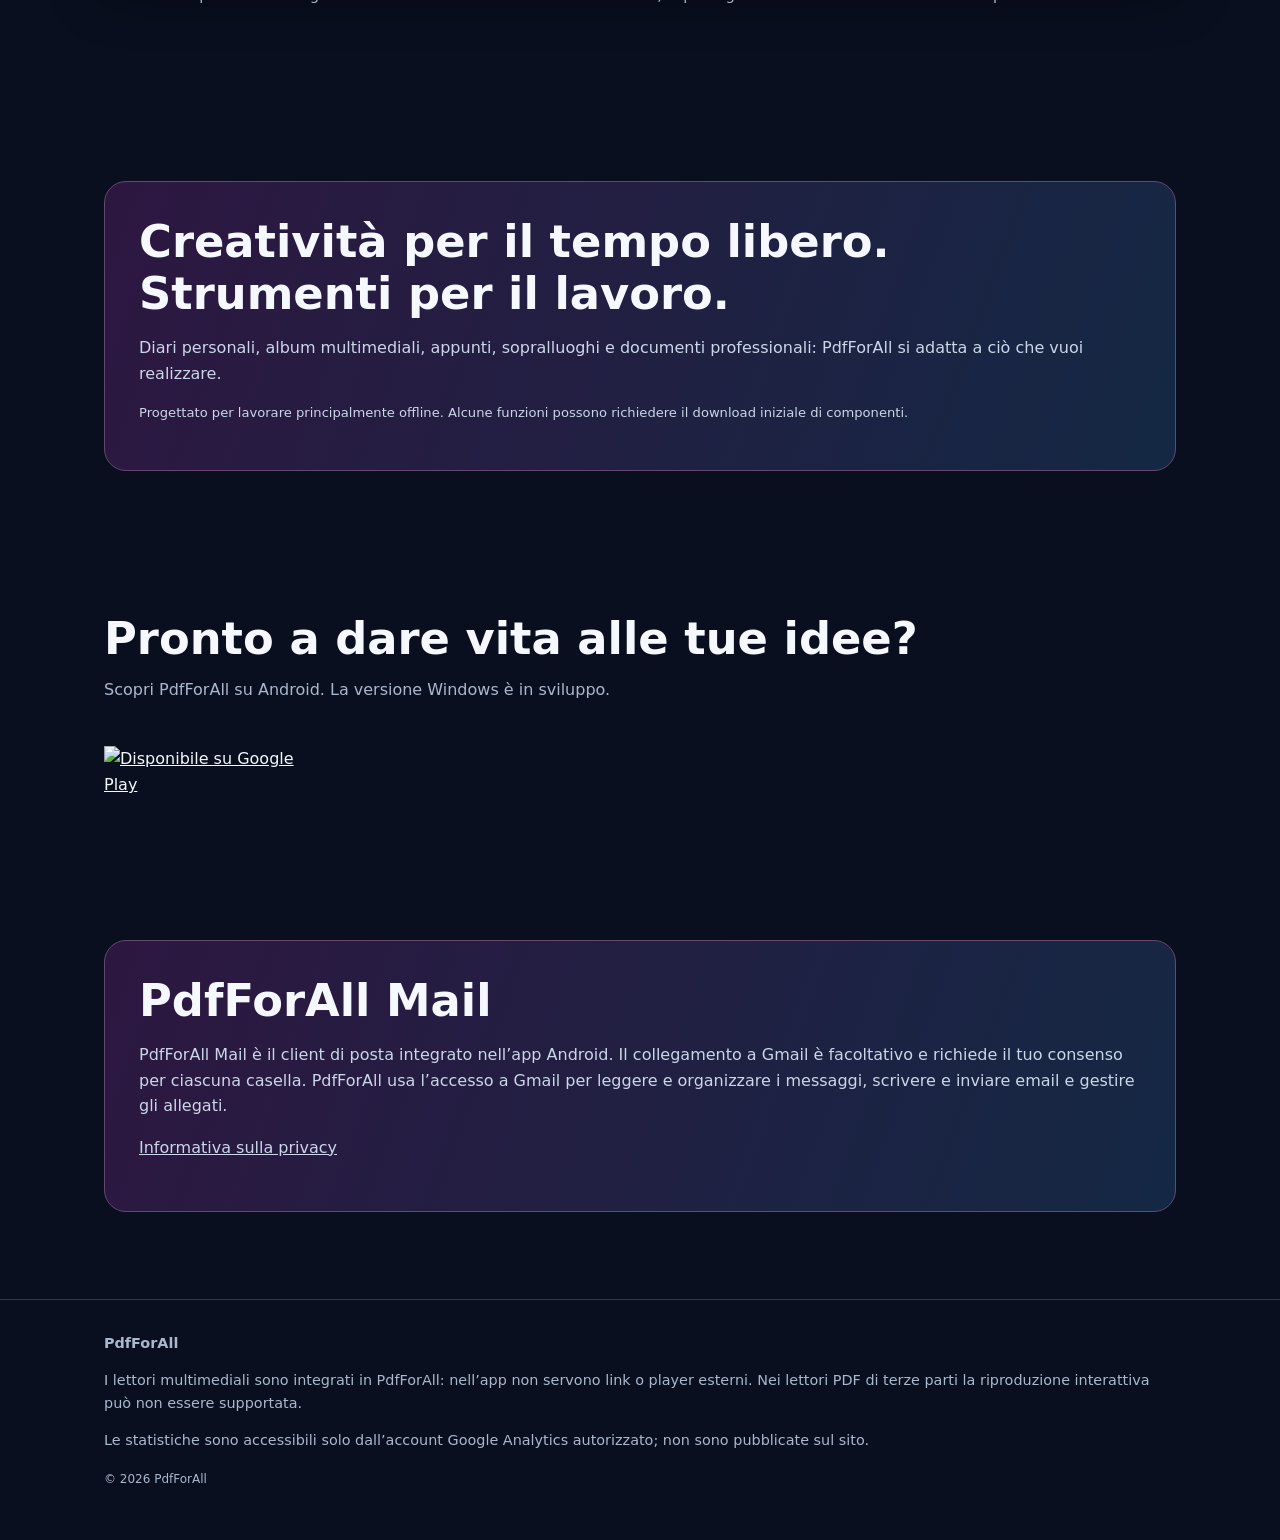
==== commit 817b8bf2: "Pubblica la guida illustrata di PdfForAll 8.2" ====
--- a/index.html
+++ b/index.html
@@ -14,6 +14,6 @@
 .card .micro{color:#ffb4cc;font-size:.75rem;letter-spacing:1.5px;text-transform:uppercase;font-weight:800;margin-bottom:5px}
 @media(max-width:850px){.cards{grid-template-columns:1fr}.card .shot-gallery{min-height:300px}.card .shot-gallery img{height:270px}.card .shot-gallery img:nth-child(2){height:300px}}
 @media(max-width:420px){.card .shot-gallery{gap:4px;padding:14px 8px;min-height:245px}.card .shot-gallery img{height:225px}.card .shot-gallery img:nth-child(2){height:245px}.card .copy{padding:12px 18px 22px}}
-</style></head><body><header><a class="logo" href="index.html" style="text-decoration:none">Pdf<span>ForAll</span></a><nav><a class="navhide" href="#features">Esplora le funzioni</a><a href="index_en.html" lang="en">EN</a><a href="privacy.html" lang="it">Informativa sulla privacy</a></nav></header><main class="wrap"><section class="hero hero-featured" aria-labelledby="hero-title"><div class="hero-intro"><div class="eyebrow">Una piattaforma creativa multimediale</div><h1 id="hero-title">Dai vita ai tuoi <em>PDF.</em></h1><p class="hero-kicker">Creatività per il tempo libero. Strumenti per il lavoro.</p></div><figure class="hero-banner"><img src="assets/creativita_lavoro_diario.png" alt="Diario multimediale e progetto professionale illustrati per PdfForAll" fetchpriority="high" width="1536" height="1024"><figcaption>Illustrazione promozionale delle possibilità creative e professionali. Gli screenshot più in basso mostrano l’interfaccia reale.</figcaption></figure><div class="hero-actions"><p class="lead">Crea diari multimediali, organizza progetti professionali e riunisci fotografie, musica, video e note in un unico ambiente basato sul PDF. <strong>Jukebox, Vinile e lettore video sono integrati in PdfForAll: nell’app non servono link esterni né player aggiuntivi.</strong></p><div class="hero-buttons"><a class="play-badge" href="https://play.google.com/store/apps/details?id=com.sergio73.pdfforall" target="_blank" rel="noopener noreferrer" aria-label="Disponibile su Google Play"><img src="https://play.google.com/intl/en_us/badges/static/images/badges/it_badge_web_generic.png" alt="Disponibile su Google Play"></a><a class="btn secondary" href="#features">Esplora le funzioni</a><span class="pill">Windows: in sviluppo</span></div></div></section><section id="features"><h2>Non solo documenti. Un mondo creativo.</h2><p class="sub">Dai tuoi ricordi ai progetti professionali: strumenti diversi che lavorano insieme.</p><div class="cards"><article class="card"><div class="shot-gallery"><img loading="lazy" src="assets/gallery/jukebox_1.jpg" alt="Jukebox MP3: schermata 1 di PdfForAll" width="440" height="943"><img loading="lazy" src="assets/gallery/jukebox_2.jpg" alt="Jukebox MP3: schermata 2 di PdfForAll" width="440" height="943"><img loading="lazy" src="assets/gallery/jukebox_3.jpg" alt="Jukebox MP3: schermata 3 di PdfForAll" width="440" height="943"></div><div class="copy"><div class="micro">Schermate reali dell’app</div><h3>Jukebox MP3</h3><p>Crea una playlist, impaginala e riproducila con i controlli integrati.</p></div></article><article class="card"><div class="shot-gallery"><img loading="lazy" src="assets/gallery/vinile_1.jpg" alt="Vinile interattivo: schermata 1 di PdfForAll" width="440" height="943"><img loading="lazy" src="assets/gallery/vinile_2.jpg" alt="Vinile interattivo: schermata 2 di PdfForAll" width="440" height="943"><img loading="lazy" src="assets/gallery/vinile_3.jpg" alt="Vinile interattivo: schermata 3 di PdfForAll" width="440" height="943"></div><div class="copy"><div class="micro">Schermate reali dell’app</div><h3>Vinile interattivo</h3><p>Un lettore musicale personalizzabile con emoji, cornici e riproduzione nella pagina.</p></div></article><article class="card"><div class="shot-gallery"><img loading="lazy" src="assets/gallery/foto_1.jpg" alt="Fotografie creative: schermata 1 di PdfForAll" width="440" height="943"><img loading="lazy" src="assets/gallery/foto_2.jpg" alt="Fotografie creative: schermata 2 di PdfForAll" width="440" height="943"><img loading="lazy" src="assets/gallery/foto_3.jpg" alt="Fotografie creative: schermata 3 di PdfForAll" width="440" height="943"></div><div class="copy"><div class="micro">Schermate reali dell’app</div><h3>Fotografie creative</h3><p>Sperimenta cornici, forme, prospettiva e composizioni fotografiche.</p></div></article><article class="card"><div class="shot-gallery"><img loading="lazy" src="assets/gallery/video_1.jpg" alt="Video nella pagina: schermata 1 di PdfForAll" width="440" height="943"><img loading="lazy" src="assets/gallery/video_2.jpg" alt="Video nella pagina: schermata 2 di PdfForAll" width="440" height="943"><img loading="lazy" src="assets/gallery/video_3.jpg" alt="Video nella pagina: schermata 3 di PdfForAll" width="440" height="943"></div><div class="copy"><div class="micro">Schermate reali dell’app</div><h3>Video nella pagina</h3><p>Inserisci video, modifica la forma e personalizza i controlli.</p></div></article><article class="card"><div class="shot-gallery"><img loading="lazy" src="assets/gallery/note_1.jpg" alt="Note e voce: schermata 1 di PdfForAll" width="440" height="943"><img loading="lazy" src="assets/gallery/note_2.jpg" alt="Note e voce: schermata 2 di PdfForAll" width="440" height="943"><img loading="lazy" src="assets/gallery/note_3.jpg" alt="Note e voce: schermata 3 di PdfForAll" width="440" height="943"></div><div class="copy"><div class="micro">Schermate reali dell’app</div><h3>Note e voce</h3><p>Combina fotografie, appunti scritti e annotazioni vocali.</p></div></article><article class="card"><div class="shot-gallery"><img loading="lazy" src="assets/gallery/sostituzione_riordina_1.jpg" alt="Modifica e organizza: schermata 1 di PdfForAll" width="440" height="943"><img loading="lazy" src="assets/gallery/sostituzione_riordina_2.jpg" alt="Modifica e organizza: schermata 2 di PdfForAll" width="440" height="943"><img loading="lazy" src="assets/gallery/sostituzione_riordina_3.jpg" alt="Modifica e organizza: schermata 3 di PdfForAll" width="440" height="943"></div><div class="copy"><div class="micro">Schermate reali dell’app</div><h3>Modifica e organizza</h3><p>Modifica il testo, lavora sulle pagine e organizza il tuo progetto PDF.</p></div></article></div></section><section><h2>Dall’idea al documento condiviso</h2><p class="sub">Un unico percorso di creazione, modifica e organizzazione.</p><div class="steps"><div class="step"><strong>01 · Crea</strong><p>Aggiungi pagine, fotografie, testo, musica e video.</p></div><div class="step"><strong>02 · Organizza</strong><p>Riordina le pagine e continua a lavorare sulle bozze.</p></div><div class="step"><strong>03 · Salva e condividi</strong><p>Esporta e condividi il documento o conserva il progetto modificabile.</p></div></div></section><section id="guide" aria-labelledby="guide-title"><div class="eyebrow">Guida integrata</div><h2 id="guide-title">Facile da iniziare. Libero di creare.</h2><p class="sub">PdfForAll include una guida iniziale e suggerimenti contestuali (Spotlight) per scoprire gli strumenti mentre li utilizzi. Non serve conoscere tutto dal primo minuto.</p><div class="steps"><div class="step"><strong>01 · Scopri</strong><p>La guida iniziale ti presenta l’ambiente e le funzioni principali.</p></div><div class="step"><strong>02 · Usa i gesti</strong><p>Tocca gli strumenti per aprirli; dove previsto, tieni premuto per richiamare l’ultima scelta.</p></div><div class="step"><strong>03 · Crea il tuo progetto</strong><p>Combina pagine, fotografie, musica, video e note; poi salva una bozza modificabile o condividi il risultato.</p></div></div><p class="small guide-note">La guida è disponibile all’avvio; un pulsante dedicato per riaprirla sarà introdotto in una versione futura.</p></section><section id="esempi" class="showcase"><div class="eyebrow">Esempi d’uso</div><h2>Scopri altri strumenti.</h2><p class="sub">Un altro esempio illustrativi per immaginare ciò che puoi realizzare con PdfForAll. Le schermate e le barre degli strumenti nelle illustrazioni sono rappresentazioni promozionali, non screenshot esatti dell’app.</p><figure class="showcase-figure"><img loading="lazy" src="assets/creativita_lavoro_toolbar.png" alt="Illustrazione promozionale di PdfForAll con due schermate, strumenti creativi e funzionalità professionali"><figcaption>Una panoramica degli strumenti. Per vedere l’interfaccia autentica, esplora gli screenshot e i video dimostrativi presenti sul sito.</figcaption></figure></section><section><div class="band"><h2>Creatività per il tempo libero. Strumenti per il lavoro.</h2><p>Diari personali, album multimediali, appunti, sopralluoghi e documenti professionali: PdfForAll si adatta a ciò che vuoi realizzare.</p><p class="small">Progettato per lavorare principalmente offline. Alcune funzioni possono richiedere il download iniziale di componenti.</p></div></section><section><h2>Pronto a dare vita alle tue idee?</h2><p class="sub">Scopri PdfForAll su Android. La versione Windows è in sviluppo.</p><a class="play-badge" href="https://play.google.com/store/apps/details?id=com.sergio73.pdfforall" target="_blank" rel="noopener noreferrer" aria-label="Scarica da Google Play"><img src="https://play.google.com/intl/en_us/badges/static/images/badges/it_badge_web_generic.png" alt="Disponibile su Google Play"></a></section>
+</style></head><body><header><a class="logo" href="index.html" style="text-decoration:none">Pdf<span>ForAll</span></a><nav><a class="navhide" href="#features">Esplora le funzioni</a><a href="index_en.html" lang="en">EN</a><a href="privacy.html" lang="it">Informativa sulla privacy</a></nav></header><main class="wrap"><section class="hero hero-featured" aria-labelledby="hero-title"><div class="hero-intro"><div class="eyebrow">Una piattaforma creativa multimediale</div><h1 id="hero-title">Dai vita ai tuoi <em>PDF.</em></h1><p class="hero-kicker">Creatività per il tempo libero. Strumenti per il lavoro.</p></div><figure class="hero-banner"><img src="assets/creativita_lavoro_diario.png" alt="Diario multimediale e progetto professionale illustrati per PdfForAll" fetchpriority="high" width="1536" height="1024"><figcaption>Illustrazione promozionale delle possibilità creative e professionali. Gli screenshot più in basso mostrano l’interfaccia reale.</figcaption></figure><div class="hero-actions"><p class="lead">Crea diari multimediali, organizza progetti professionali e riunisci fotografie, musica, video e note in un unico ambiente basato sul PDF. <strong>Jukebox, Vinile e lettore video sono integrati in PdfForAll: nell’app non servono link esterni né player aggiuntivi.</strong></p><div class="hero-buttons"><a class="play-badge" href="https://play.google.com/store/apps/details?id=com.sergio73.pdfforall" target="_blank" rel="noopener noreferrer" aria-label="Disponibile su Google Play"><img src="https://play.google.com/intl/en_us/badges/static/images/badges/it_badge_web_generic.png" alt="Disponibile su Google Play"></a><a class="btn secondary" href="#features">Esplora le funzioni</a><span class="pill">Windows: in sviluppo</span></div></div></section><section id="features"><h2>Non solo documenti. Un mondo creativo.</h2><p class="sub">Dai tuoi ricordi ai progetti professionali: strumenti diversi che lavorano insieme.</p><div class="cards"><article class="card"><div class="shot-gallery"><img loading="lazy" src="assets/gallery/jukebox_1.jpg" alt="Jukebox MP3: schermata 1 di PdfForAll" width="440" height="943"><img loading="lazy" src="assets/gallery/jukebox_2.jpg" alt="Jukebox MP3: schermata 2 di PdfForAll" width="440" height="943"><img loading="lazy" src="assets/gallery/jukebox_3.jpg" alt="Jukebox MP3: schermata 3 di PdfForAll" width="440" height="943"></div><div class="copy"><div class="micro">Schermate reali dell’app</div><h3>Jukebox MP3</h3><p>Crea una playlist, impaginala e riproducila con i controlli integrati.</p></div></article><article class="card"><div class="shot-gallery"><img loading="lazy" src="assets/gallery/vinile_1.jpg" alt="Vinile interattivo: schermata 1 di PdfForAll" width="440" height="943"><img loading="lazy" src="assets/gallery/vinile_2.jpg" alt="Vinile interattivo: schermata 2 di PdfForAll" width="440" height="943"><img loading="lazy" src="assets/gallery/vinile_3.jpg" alt="Vinile interattivo: schermata 3 di PdfForAll" width="440" height="943"></div><div class="copy"><div class="micro">Schermate reali dell’app</div><h3>Vinile interattivo</h3><p>Un lettore musicale personalizzabile con emoji, cornici e riproduzione nella pagina.</p></div></article><article class="card"><div class="shot-gallery"><img loading="lazy" src="assets/gallery/foto_1.jpg" alt="Fotografie creative: schermata 1 di PdfForAll" width="440" height="943"><img loading="lazy" src="assets/gallery/foto_2.jpg" alt="Fotografie creative: schermata 2 di PdfForAll" width="440" height="943"><img loading="lazy" src="assets/gallery/foto_3.jpg" alt="Fotografie creative: schermata 3 di PdfForAll" width="440" height="943"></div><div class="copy"><div class="micro">Schermate reali dell’app</div><h3>Fotografie creative</h3><p>Sperimenta cornici, forme, prospettiva e composizioni fotografiche.</p></div></article><article class="card"><div class="shot-gallery"><img loading="lazy" src="assets/gallery/video_1.jpg" alt="Video nella pagina: schermata 1 di PdfForAll" width="440" height="943"><img loading="lazy" src="assets/gallery/video_2.jpg" alt="Video nella pagina: schermata 2 di PdfForAll" width="440" height="943"><img loading="lazy" src="assets/gallery/video_3.jpg" alt="Video nella pagina: schermata 3 di PdfForAll" width="440" height="943"></div><div class="copy"><div class="micro">Schermate reali dell’app</div><h3>Video nella pagina</h3><p>Inserisci video, modifica la forma e personalizza i controlli.</p></div></article><article class="card"><div class="shot-gallery"><img loading="lazy" src="assets/gallery/note_1.jpg" alt="Note e voce: schermata 1 di PdfForAll" width="440" height="943"><img loading="lazy" src="assets/gallery/note_2.jpg" alt="Note e voce: schermata 2 di PdfForAll" width="440" height="943"><img loading="lazy" src="assets/gallery/note_3.jpg" alt="Note e voce: schermata 3 di PdfForAll" width="440" height="943"></div><div class="copy"><div class="micro">Schermate reali dell’app</div><h3>Note e voce</h3><p>Combina fotografie, appunti scritti e annotazioni vocali.</p></div></article><article class="card"><div class="shot-gallery"><img loading="lazy" src="assets/gallery/sostituzione_riordina_1.jpg" alt="Modifica e organizza: schermata 1 di PdfForAll" width="440" height="943"><img loading="lazy" src="assets/gallery/sostituzione_riordina_2.jpg" alt="Modifica e organizza: schermata 2 di PdfForAll" width="440" height="943"><img loading="lazy" src="assets/gallery/sostituzione_riordina_3.jpg" alt="Modifica e organizza: schermata 3 di PdfForAll" width="440" height="943"></div><div class="copy"><div class="micro">Schermate reali dell’app</div><h3>Modifica e organizza</h3><p>Modifica il testo, lavora sulle pagine e organizza il tuo progetto PDF.</p></div></article></div></section><section><h2>Dall’idea al documento condiviso</h2><p class="sub">Un unico percorso di creazione, modifica e organizzazione.</p><div class="steps"><div class="step"><strong>01 · Crea</strong><p>Aggiungi pagine, fotografie, testo, musica e video.</p></div><div class="step"><strong>02 · Organizza</strong><p>Riordina le pagine e continua a lavorare sulle bozze.</p></div><div class="step"><strong>03 · Salva e condividi</strong><p>Esporta e condividi il documento o conserva il progetto modificabile.</p></div></div></section><section id="guide" aria-labelledby="guide-title"><h2 id="guide-title">Impara a usare PdfForAll</h2><p class="sub">Esplora la nuova toolbar o apri le istruzioni per ogni funzione.</p><p><a class="btn secondary" href="guida/index.html">Guida della toolbar</a> <a class="btn secondary" href="guida/completa.html">Guida completa</a></p></section><section id="esempi" class="showcase"><div class="eyebrow">Esempi d’uso</div><h2>Scopri altri strumenti.</h2><p class="sub">Un altro esempio illustrativi per immaginare ciò che puoi realizzare con PdfForAll. Le schermate e le barre degli strumenti nelle illustrazioni sono rappresentazioni promozionali, non screenshot esatti dell’app.</p><figure class="showcase-figure"><img loading="lazy" src="assets/creativita_lavoro_toolbar.png" alt="Illustrazione promozionale di PdfForAll con due schermate, strumenti creativi e funzionalità professionali"><figcaption>Una panoramica degli strumenti. Per vedere l’interfaccia autentica, esplora gli screenshot e i video dimostrativi presenti sul sito.</figcaption></figure></section><section><div class="band"><h2>Creatività per il tempo libero. Strumenti per il lavoro.</h2><p>Diari personali, album multimediali, appunti, sopralluoghi e documenti professionali: PdfForAll si adatta a ciò che vuoi realizzare.</p><p class="small">Progettato per lavorare principalmente offline. Alcune funzioni possono richiedere il download iniziale di componenti.</p></div></section><section><h2>Pronto a dare vita alle tue idee?</h2><p class="sub">Scopri PdfForAll su Android. La versione Windows è in sviluppo.</p><a class="play-badge" href="https://play.google.com/store/apps/details?id=com.sergio73.pdfforall" target="_blank" rel="noopener noreferrer" aria-label="Scarica da Google Play"><img src="https://play.google.com/intl/en_us/badges/static/images/badges/it_badge_web_generic.png" alt="Disponibile su Google Play"></a></section>
 <section id="mail" aria-labelledby="mail-title"><div class="band"><h2 id="mail-title">PdfForAll Mail</h2><p>PdfForAll Mail è il client di posta integrato nell’app Android. Il collegamento a Gmail è facoltativo e richiede il tuo consenso per ciascuna casella. PdfForAll usa l’accesso a Gmail per leggere e organizzare i messaggi, scrivere e inviare email e gestire gli allegati.</p><p><a href="privacy.html" lang="it">Informativa sulla privacy</a></p></div></section>
 </main><footer class="foot"><div class="wrap"><strong>PdfForAll</strong><p>I lettori multimediali sono integrati in PdfForAll: nell’app non servono link o player esterni. Nei lettori PDF di terze parti la riproduzione interattiva può non essere supportata.</p><p>Le statistiche sono accessibili solo dall’account Google Analytics autorizzato; non sono pubblicate sul sito.</p><small>© 2026 PdfForAll</small></div></footer></body></html>
